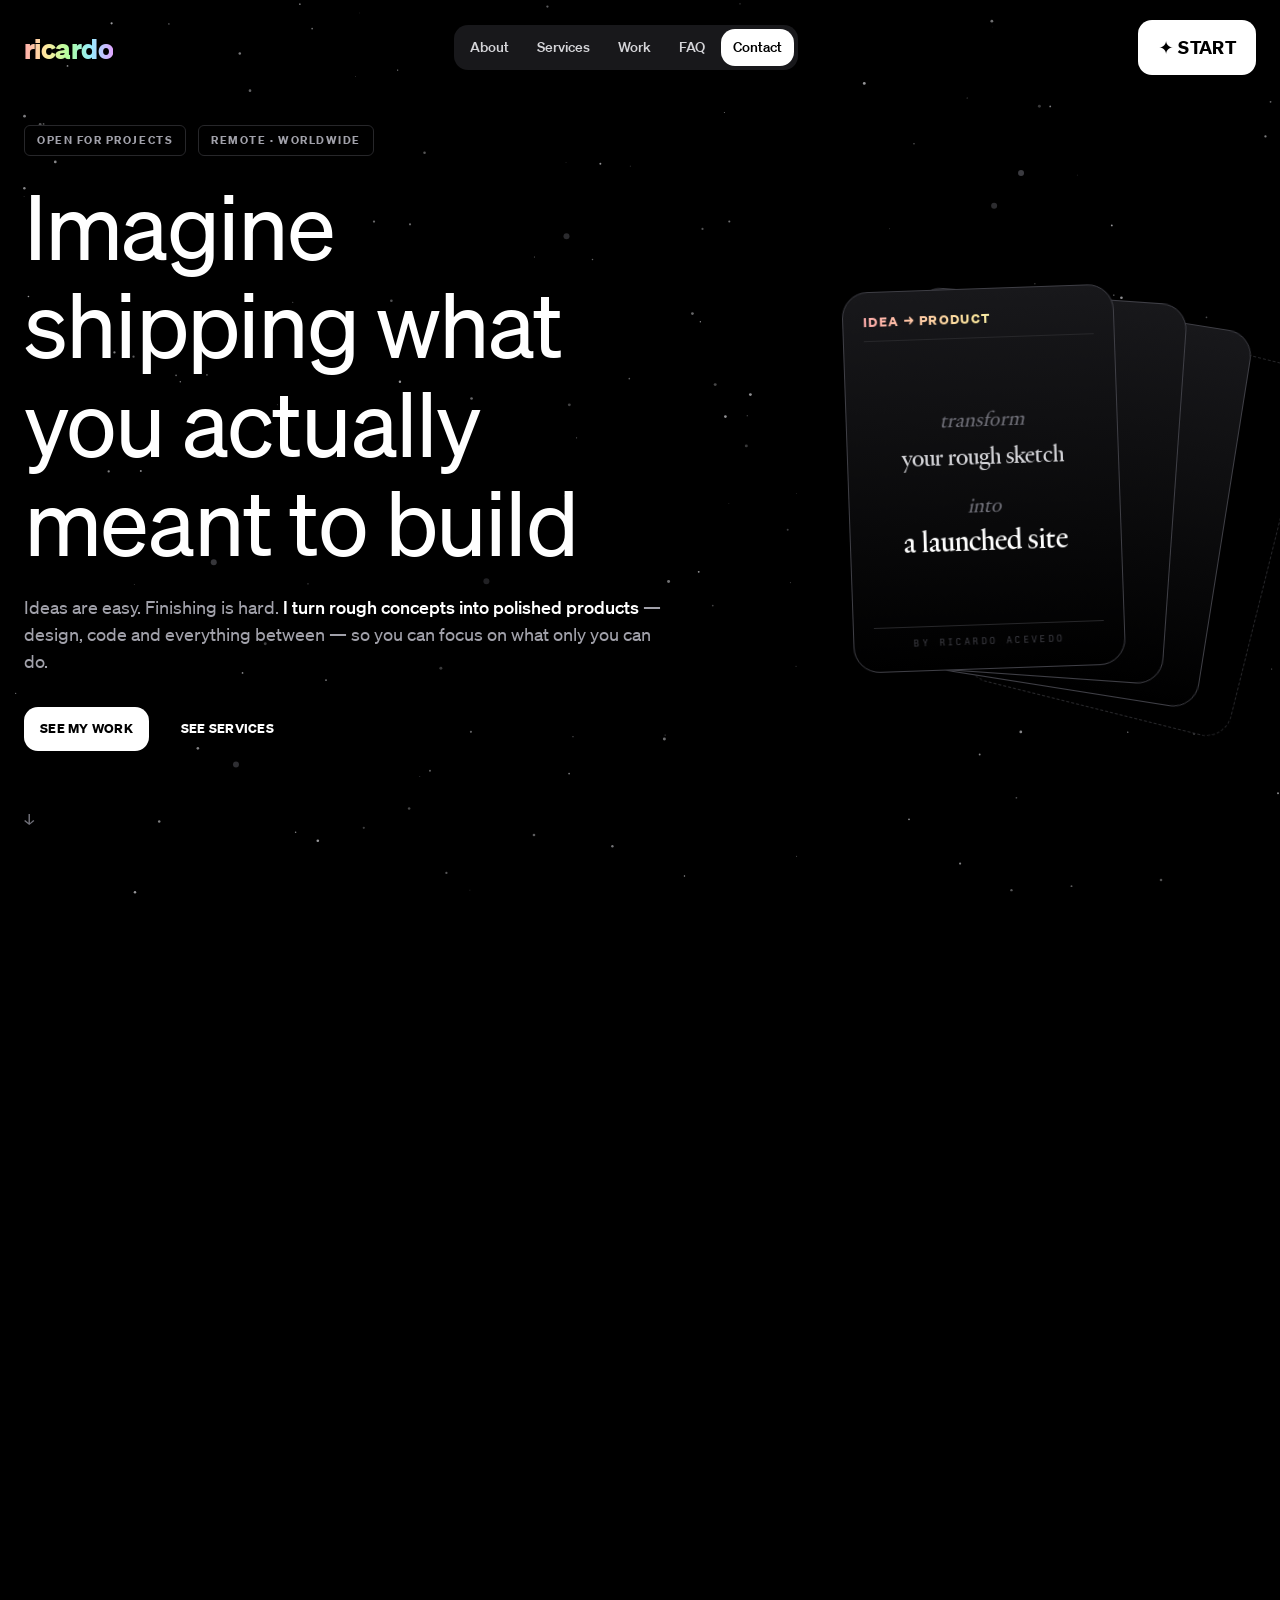
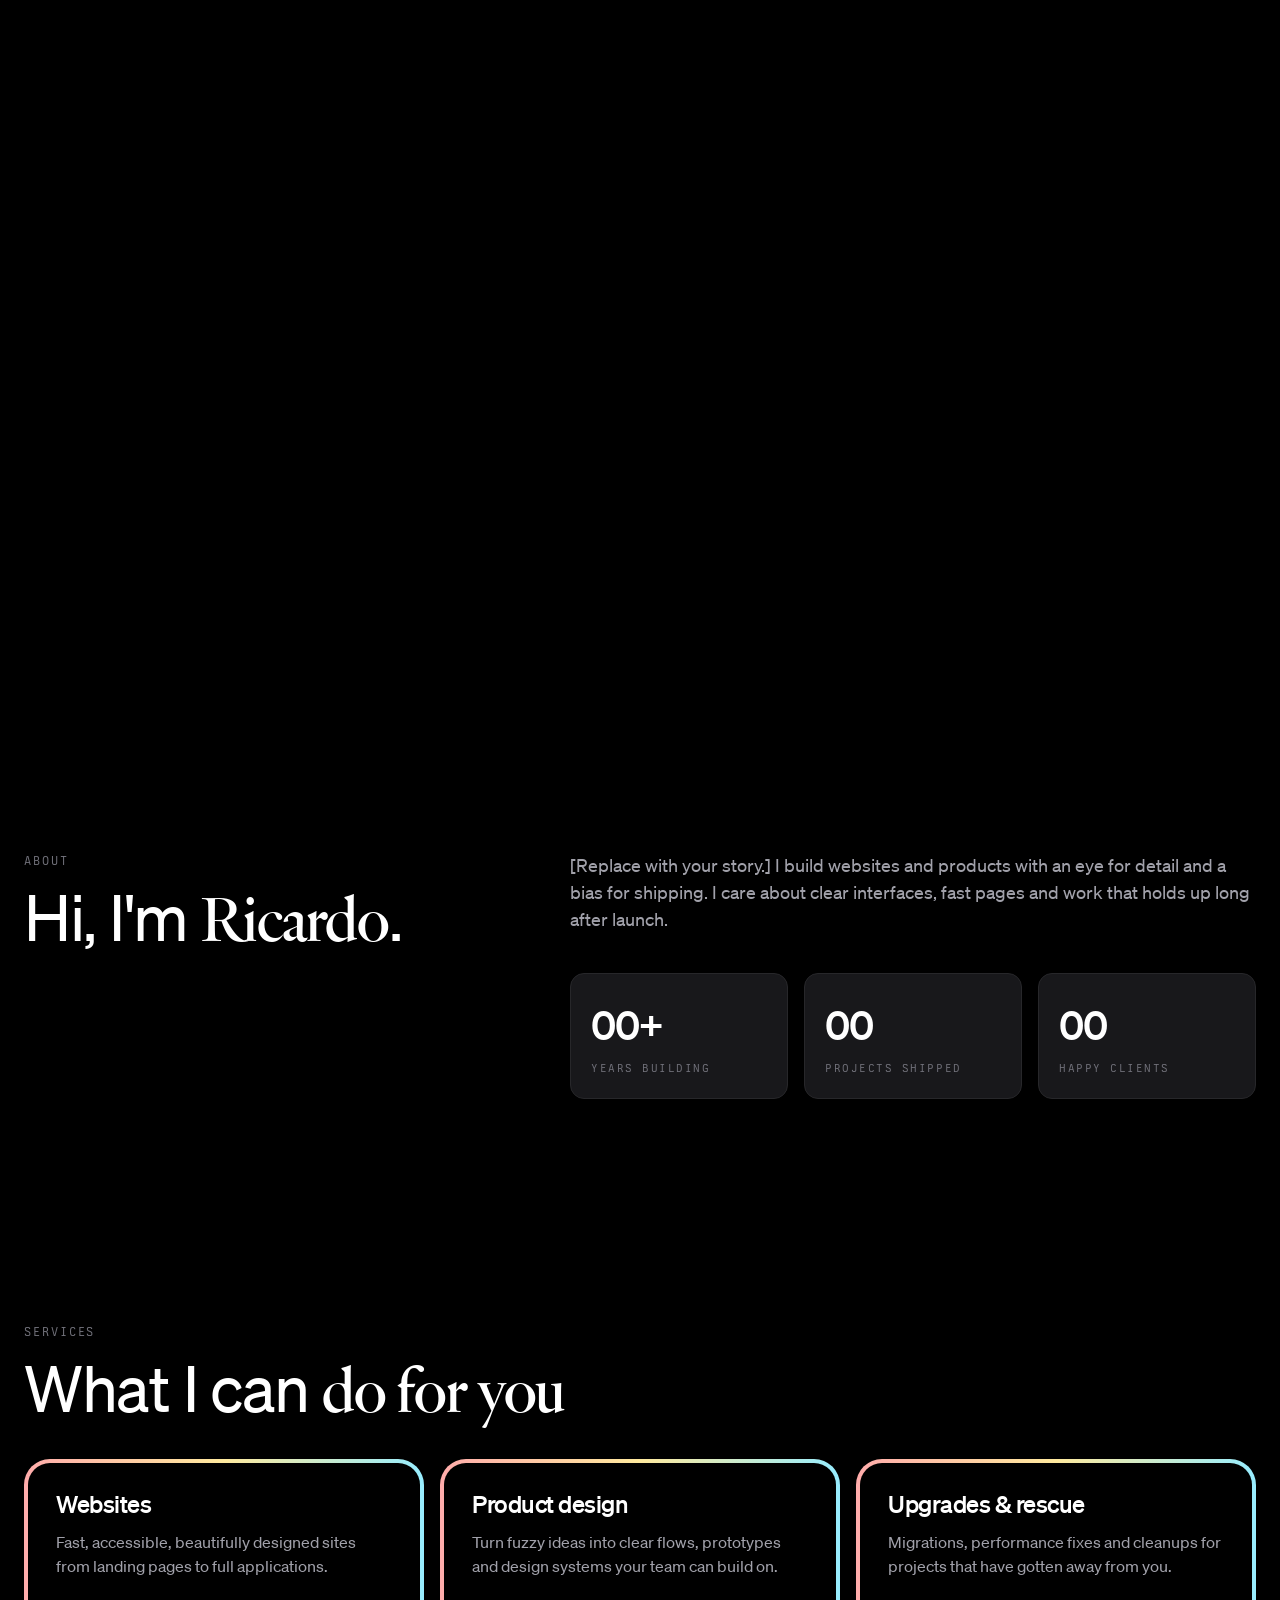
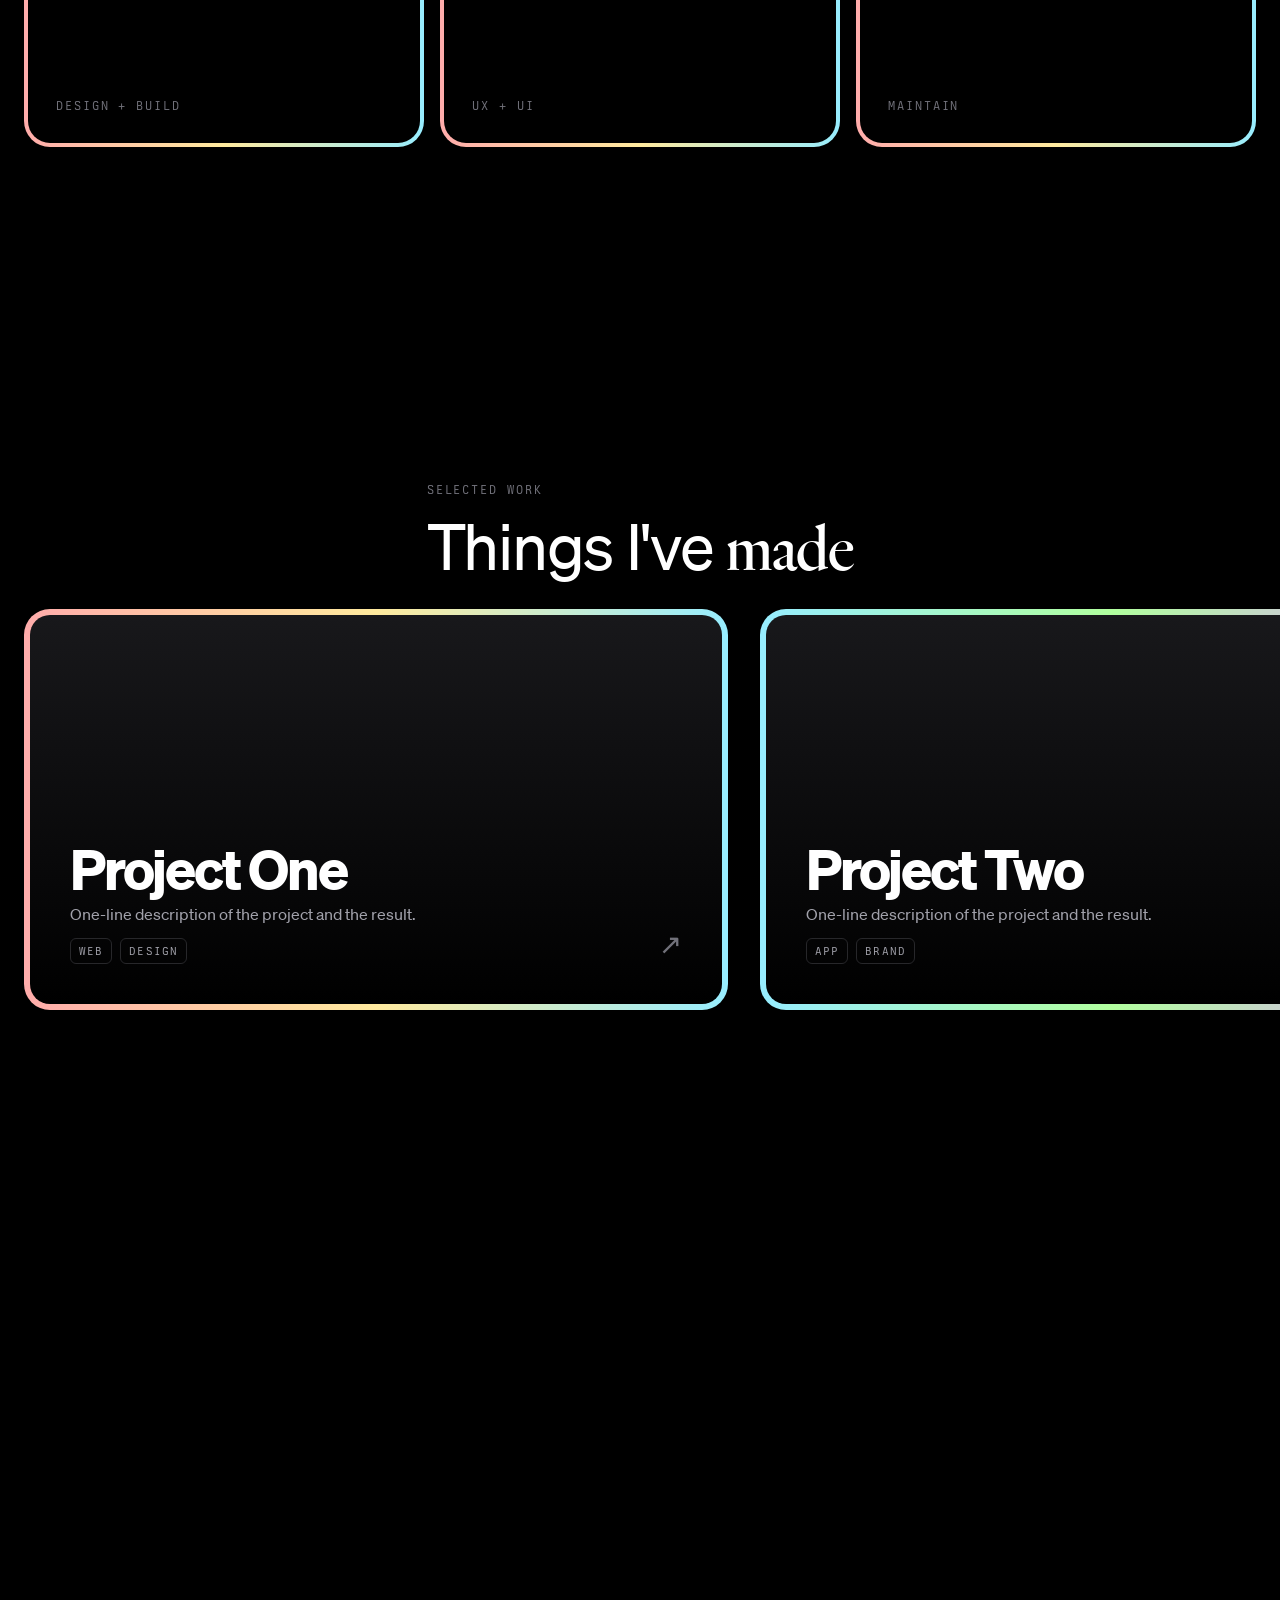
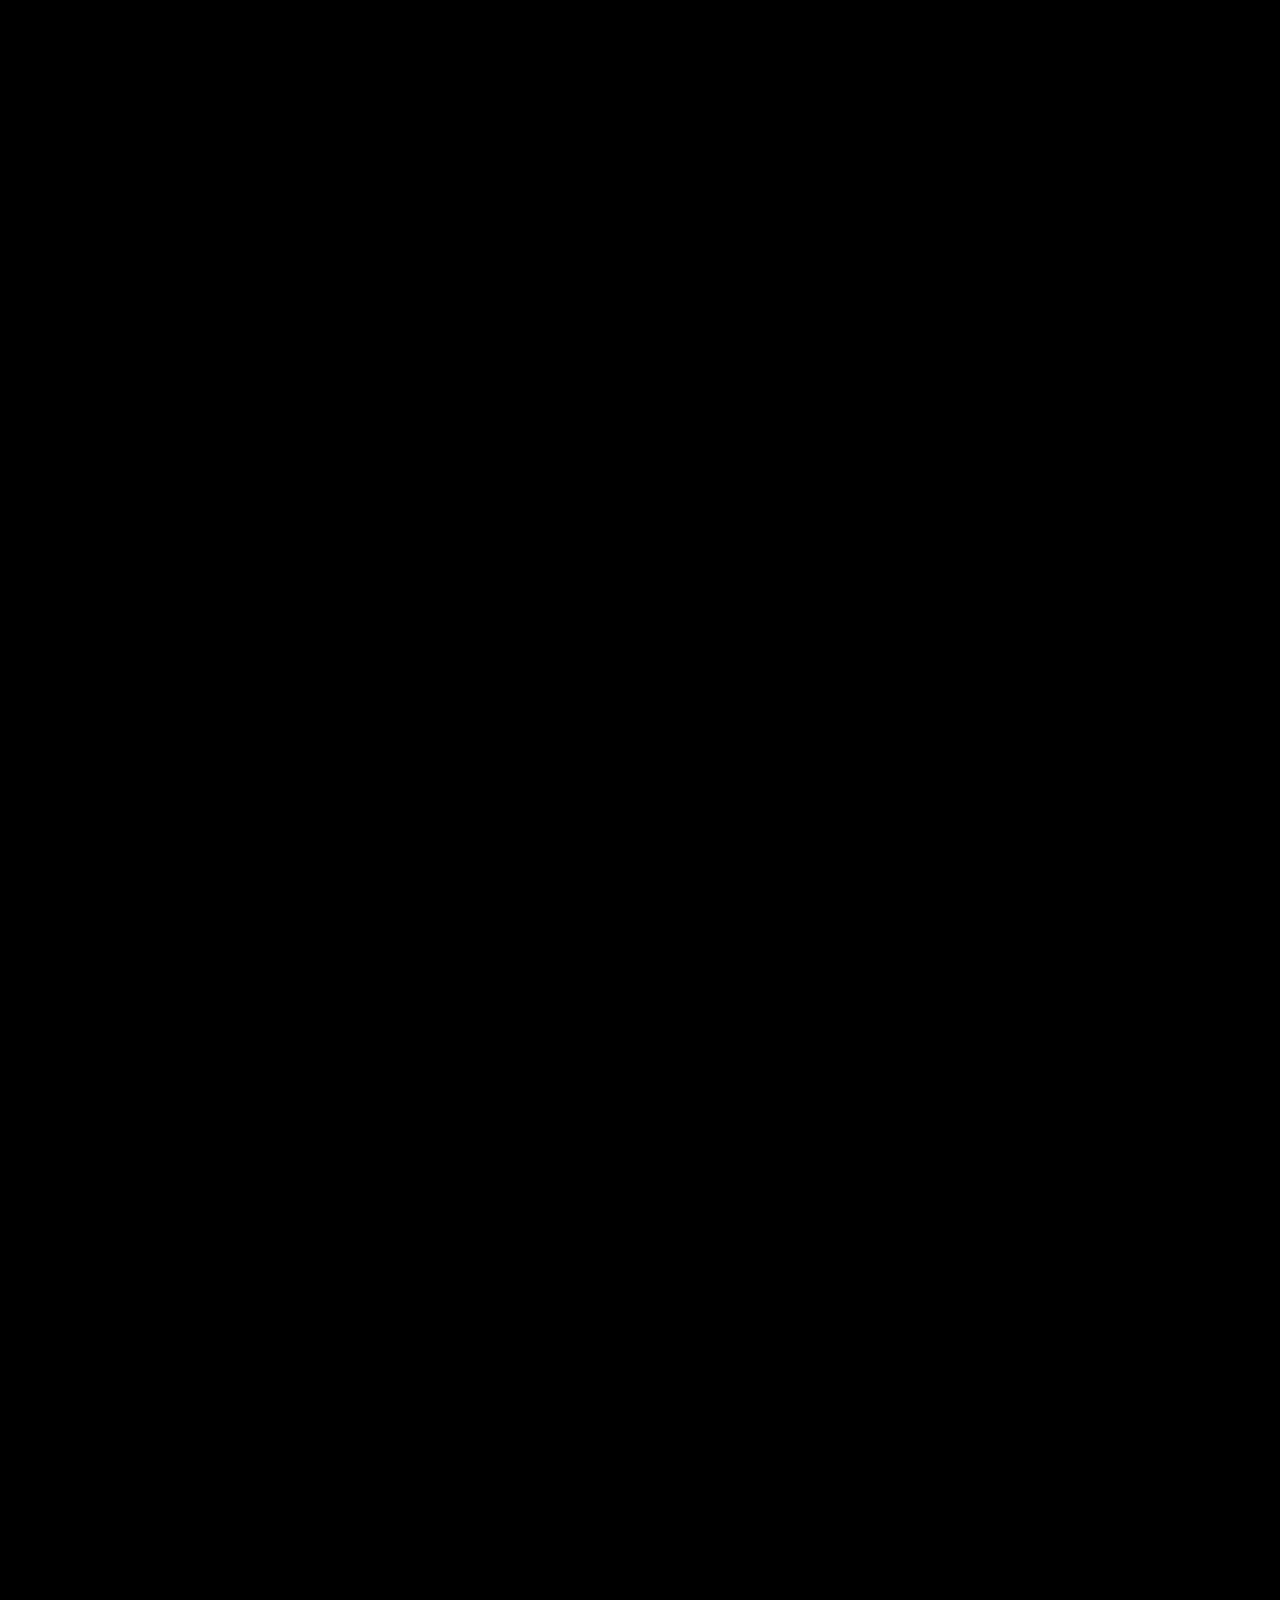
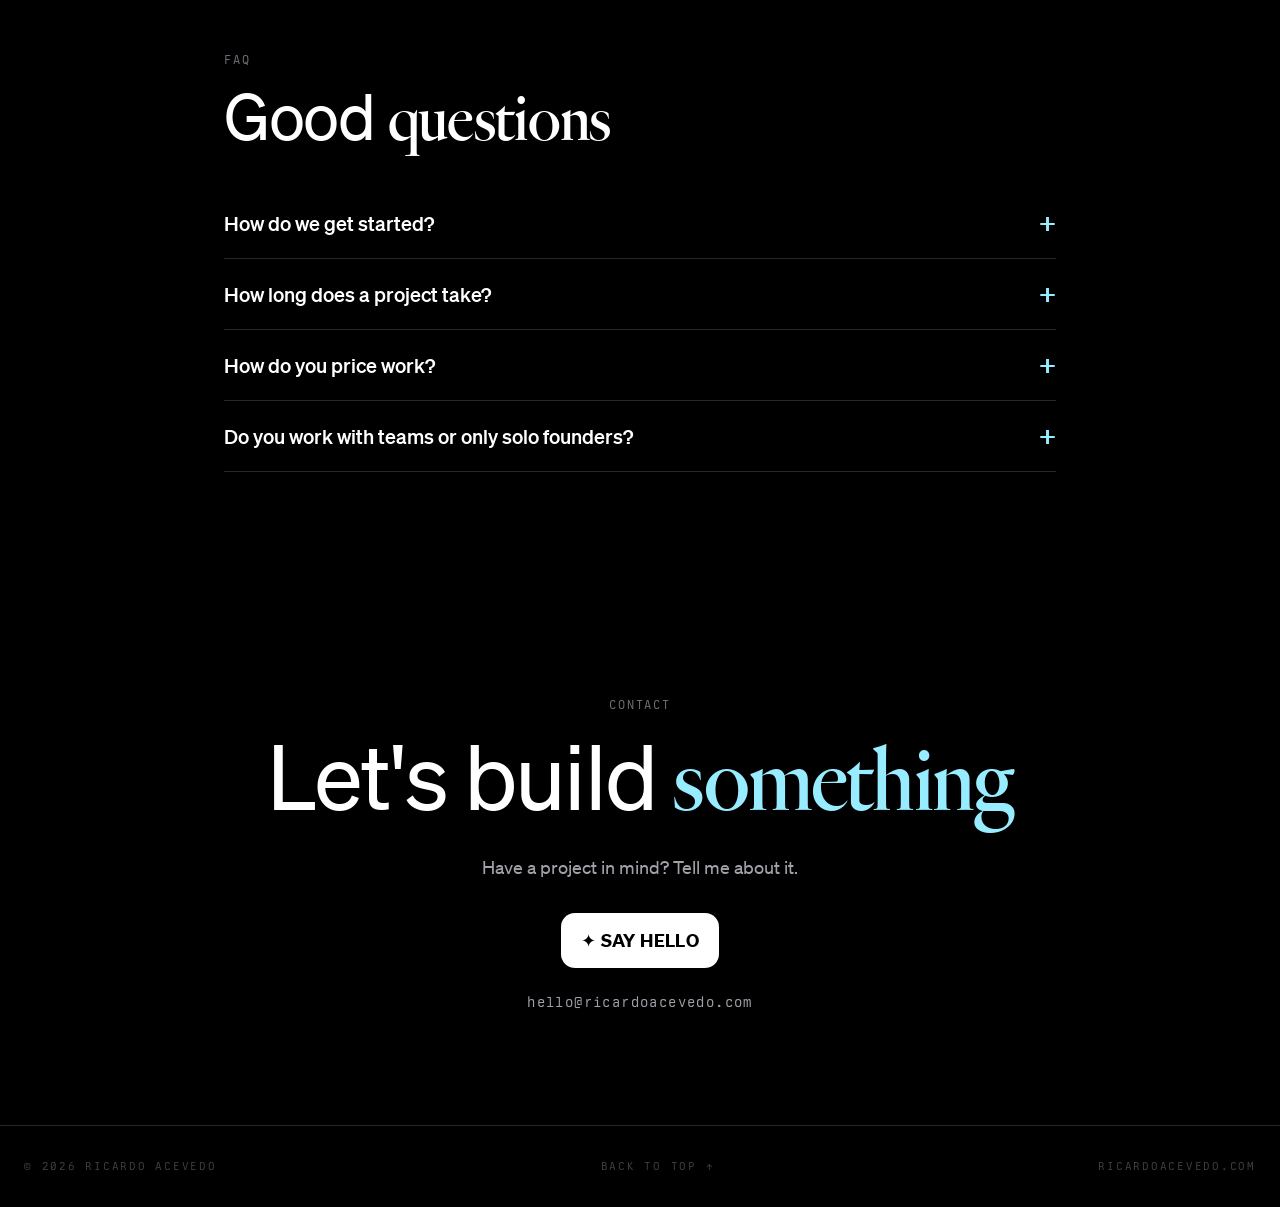
==== index.html @ e93b686b "Initial site: candycode-styled personal site with scroll animations Co-Authored-By: Claude Sonnet 5." ====
<!doctype html>
<html lang="en">
<head>
<meta charset="utf-8">
<meta name="viewport" content="width=device-width,initial-scale=1">
<title>Ricardo Acevedo</title>
<meta name="description" content="Ricardo Acevedo — building thoughtful software and design.">
<link rel="canonical" href="https://ricardoacevedo.com/">
<meta property="og:title" content="Ricardo Acevedo">
<meta property="og:description" content="Building thoughtful software and design.">
<meta property="og:url" content="https://ricardoacevedo.com/">
<meta name="theme-color" content="#000000">
<link rel="icon" href="data:image/svg+xml,%3Csvg xmlns='http://www.w3.org/2000/svg' viewBox='0 0 64 64'%3E%3Crect width='64' height='64' rx='14' fill='%23000'/%3E%3Ctext x='32' y='44' font-size='36' font-family='sans-serif' font-weight='700' text-anchor='middle' fill='%2397edff'%3Era%3C/text%3E%3C/svg%3E">
<link rel="preload" href="fonts/Sohne-Regular.woff2" as="font" type="font/woff2" crossorigin>
<link rel="stylesheet" href="styles.css">
</head>
<body>
<canvas id="stars" aria-hidden="true"></canvas>

<header>
  <a href="#top" class="logo" aria-label="Ricardo Acevedo, home">ricardo</a>
  <nav class="pill" aria-label="Primary">
    <a href="#about" class="active">About</a>
    <a href="#services">Services</a>
    <a href="#work">Work</a>
    <a href="#faq">FAQ</a>
    <a href="#contact">Contact</a>
  </nav>
  <a href="#contact" class="btn btn-primary btn-start">✦ Start</a>
</header>

<main id="top">
  <!-- HERO -->
  <div class="hero-track" id="heroTrack">
  <section class="hero" id="hero">
    <div class="wrap grid">
      <div>
        <div class="badges">
          <span class="badge">Open for projects</span>
          <span class="badge">Remote · Worldwide</span>
        </div>
        <h1>Imagine shipping what you actually meant to build</h1>
        <p class="lead">Ideas are easy. Finishing is hard. <strong>I turn rough concepts into polished products</strong> — design, code and everything between — so you can focus on what only you can do.</p>
        <div class="cta">
          <a href="#work" class="btn btn-primary">See my work</a>
          <a href="#services" class="btn btn-ghost">See services</a>
        </div>
        <a href="#about" class="scroll-cue" aria-label="Scroll down">↓</a>
      </div>
      <div class="fan" aria-hidden="true">
        <div class="card dashed"></div>
        <div class="card"></div>
        <div class="card"></div>
        <div class="card">
          <span class="tag">Idea → Product</span>
          <div class="body">
            <span class="serif">transform</span>
            <span class="dim">your rough sketch</span>
            <span class="serif" style="margin-top:12px">into</span>
            <span class="big">a launched site</span>
          </div>
          <span class="foot">by ricardo acevedo</span>
        </div>
      </div>
    </div>
  </section>

  </div>

  <!-- ABOUT -->
  <section id="about">
    <div class="wrap about">
      <div class="reveal">
        <p class="eyebrow">About</p>
        <h2>Hi, I'm <span class="serif-d">Ricardo</span>.</h2>
      </div>
      <div class="reveal">
        <p class="lead">[Replace with your story.] I build websites and products with an eye for detail and a bias for shipping. I care about clear interfaces, fast pages and work that holds up long after launch.</p>
        <div class="stats">
          <div class="stat"><b>00+</b><span>Years building</span></div>
          <div class="stat"><b>00</b><span>Projects shipped</span></div>
          <div class="stat"><b>00</b><span>Happy clients</span></div>
        </div>
      </div>
    </div>
  </section>

  <!-- SERVICES -->
  <section id="services">
    <div class="wrap">
      <p class="eyebrow reveal">Services</p>
      <h2 class="reveal">What I can <span class="serif-d">do for you</span></h2>
      <div class="cards3">
        <article class="svc reveal"><div><h3>Websites</h3><p>Fast, accessible, beautifully designed sites from landing pages to full applications.</p><span class="eyebrow">Design + Build</span></div></article>
        <article class="svc reveal"><div><h3>Product design</h3><p>Turn fuzzy ideas into clear flows, prototypes and design systems your team can build on.</p><span class="eyebrow">UX + UI</span></div></article>
        <article class="svc reveal"><div><h3>Upgrades &amp; rescue</h3><p>Migrations, performance fixes and cleanups for projects that have gotten away from you.</p><span class="eyebrow">Maintain</span></div></article>
      </div>
    </div>
  </section>

  <!-- WORK -->
  <div class="work-track" id="workTrack">
    <section id="work" class="work-pin">
      <div class="wrap work-head">
        <p class="eyebrow">Selected work</p>
        <h2>Things I've <span class="serif-d">made</span></h2>
      </div>
      <div class="rail" id="rail">
        <a href="#contact" class="frame"><div class="frame-in"><div class="frame-txt"><h3>Project One</h3><p>One-line description of the project and the result.</p><div class="chips"><span class="chip">Web</span><span class="chip">Design</span></div></div><span class="arrow">↗</span></div></a>
        <a href="#contact" class="frame"><div class="frame-in"><div class="frame-txt"><h3>Project Two</h3><p>One-line description of the project and the result.</p><div class="chips"><span class="chip">App</span><span class="chip">Brand</span></div></div><span class="arrow">↗</span></div></a>
        <a href="#contact" class="frame"><div class="frame-in"><div class="frame-txt"><h3>Project Three</h3><p>One-line description of the project and the result.</p><div class="chips"><span class="chip">Platform</span><span class="chip">Migration</span></div></div><span class="arrow">↗</span></div></a>
        <a href="#contact" class="frame"><div class="frame-in"><div class="frame-txt"><h3>Project Four</h3><p>One-line description of the project and the result.</p><div class="chips"><span class="chip">Web</span><span class="chip">Motion</span></div></div><span class="arrow">↗</span></div></a>
      </div>
    </section>
  </div>

  <!-- FAQ -->
  <section id="faq">
    <div class="wrap faq">
      <p class="eyebrow reveal">FAQ</p>
      <h2 class="reveal">Good <span class="serif-d">questions</span></h2>
      <div class="reveal">
        <details><summary>How do we get started?</summary><p>Send a short note about what you're building. I'll reply within a couple of days with questions and a rough plan.</p></details>
        <details><summary>How long does a project take?</summary><p>Most sites ship in two to six weeks depending on scope. I'll give you a clear timeline up front.</p></details>
        <details><summary>How do you price work?</summary><p>Fixed-price for well-defined projects, or a monthly retainer for ongoing work.</p></details>
        <details><summary>Do you work with teams or only solo founders?</summary><p>Both. I'm comfortable embedding with an existing team or owning a project end to end.</p></details>
      </div>
    </div>
  </section>

  <!-- CONTACT -->
  <section id="contact" class="contact">
    <div class="wrap">
      <p class="eyebrow reveal">Contact</p>
      <h2 class="reveal">Let's build <span class="serif-d">something</span></h2>
      <p class="lead reveal">Have a project in mind? Tell me about it.</p>
      <div class="reveal">
        <a class="btn btn-primary btn-start" href="mailto:hello@ricardoacevedo.com">✦ Say hello</a><br>
        <a class="mail" href="mailto:hello@ricardoacevedo.com">hello@ricardoacevedo.com</a>
      </div>
    </div>
  </section>
</main>

<footer>
  <div class="wrap">
    <span>© <span id="yr">2026</span> Ricardo Acevedo</span>
    <span><a href="#top">Back to top ↑</a></span>
    <span>ricardoacevedo.com</span>
  </div>
</footer>
<script>document.getElementById('yr').textContent=new Date().getFullYear()</script>
<script src="script.js"></script>
</body>
</html>
---- styles.css ----
@font-face{font-family:"Sohne";src:url("fonts/Sohne-Regular.woff2") format("woff2");font-weight:400;font-display:swap}
@font-face{font-family:"Sohne";src:url("fonts/Sohne-500.woff2") format("woff2");font-weight:500;font-display:swap}
@font-face{font-family:"Sohne";src:url("fonts/Sohne-700.woff2") format("woff2");font-weight:700;font-display:swap}
@font-face{font-family:"Heldane";src:url("fonts/Heldane-Regular.woff2") format("woff2");font-weight:400;font-display:swap}
@font-face{font-family:"Heldane Display";src:url("fonts/HeldaneDisplay-Regular.woff2") format("woff2");font-weight:400;font-display:swap}
@font-face{font-family:"Berkeley";src:url("fonts/Berkeley-Regular.woff2") format("woff2");font-weight:400;font-display:swap}

:root{
  --black:#000;--white:#fff;
  --g900:#18181b;--g800:#27272a;--g700:#3f3f46;--g600:#52525b;--g500:#71717a;--g400:#a1a1aa;--g300:#d4d4d8;--g200:#e4e4e7;
  --pink:#ffacab;--yellow:#ffea9e;--blue:#97edff;--green:#b1ff9e;--purple:#e0a4ff;--orange:#ffbd9e;
  --sans:"Sohne",system-ui,sans-serif;--serif:"Heldane",Georgia,serif;--serif-d:"Heldane Display",Georgia,serif;--mono:"Berkeley",ui-monospace,monospace;
  --r-sm:.375rem;--r-md:.875rem;--r-lg:1.625rem;
  --ease-out:cubic-bezier(0,0,.2,1);--ease-in:cubic-bezier(.4,0,1,1);
  --pad:24px;
}
*{box-sizing:border-box;margin:0}
html{scroll-behavior:smooth;scroll-padding-top:96px}
body{background:var(--black);color:var(--white);font-family:var(--sans);font-size:1rem;line-height:1.5;-webkit-font-smoothing:antialiased;overflow-x:hidden}
a{color:inherit;text-decoration:none}
:focus-visible{outline:2px solid var(--blue);outline-offset:4px;border-radius:var(--r-sm)}
#stars{position:fixed;inset:0;width:100%;height:100%;z-index:0;pointer-events:none}
main,header,footer{position:relative;z-index:5}
.wrap{max-width:1536px;margin:0 auto;padding:0 var(--pad)}

/* header */
header{position:fixed;top:0;left:0;right:0;z-index:50;display:flex;align-items:center;justify-content:space-between;padding:20px var(--pad)}
.logo{font-weight:700;font-size:28px;letter-spacing:-.02em;line-height:1;background:linear-gradient(90deg,var(--pink),var(--yellow),var(--green),var(--blue),var(--purple));-webkit-background-clip:text;background-clip:text;color:transparent}
.pill{display:flex;gap:4px;padding:4px;background:var(--g900);border-radius:var(--r-md)}
.pill a{padding:8px 12px;border-radius:var(--r-md);font-weight:500;font-size:14px;color:var(--g300);transition:background .15s var(--ease-in),color .15s var(--ease-in)}
.pill a:hover{color:var(--white)}
.pill a.active{background:var(--white);color:var(--black)}
.btn{display:inline-flex;align-items:center;gap:8px;padding:12px 16px;border-radius:var(--r-md);font-weight:700;font-size:13px;letter-spacing:.02em;text-transform:uppercase;transition:opacity .15s var(--ease-in),transform .2s var(--ease-out)}
.btn-primary{background:var(--white);color:var(--black)}
.btn-primary:hover{opacity:.9;transform:translateY(-2px)}
.btn-ghost{color:var(--white)}
.btn-ghost:hover{color:var(--blue)}
.btn-start{font-size:18px;padding:14px 20px}
@media(max-width:760px){.pill{display:none}}

/* type */
.eyebrow{font-family:var(--mono);font-size:12px;letter-spacing:.16em;text-transform:uppercase;color:var(--g500)}
h1,h2,h3{font-weight:400;line-height:1.1;letter-spacing:-.02em}
h1{font-size:clamp(44px,7vw,96px)}
h2{font-size:clamp(36px,5vw,64px);margin:12px 0 32px}
h3{font-size:24px;font-weight:500}
.lead{font-size:18px;color:var(--g400);max-width:720px}
.lead strong{color:var(--white);font-weight:500}
.serif{font-family:var(--serif);font-style:italic;color:var(--g500)}
.serif-d{font-family:var(--serif-d)}
section{padding:112px 0;scroll-margin-top:0}

/* hero */
.hero-track{height:260vh;position:relative}
.hero{position:sticky;top:0;height:100vh;overflow:hidden;display:flex;align-items:center;padding:96px 0 40px}
.hero .copy{will-change:transform,opacity}
.hero .grid{display:grid;grid-template-columns:1.2fr 1fr;gap:56px;align-items:center}
.badges{display:flex;flex-wrap:wrap;gap:12px;margin-bottom:20px}
.badge{display:flex;align-items:center;gap:8px;padding:6px 12px;border:1px solid var(--g800);border-radius:var(--r-sm);background:var(--black);font-weight:700;font-size:11px;letter-spacing:.14em;text-transform:uppercase;color:var(--g400)}
.hero p.lead{margin:24px 0 32px}
.cta{display:flex;gap:16px;align-items:center;flex-wrap:wrap}
@media(max-width:960px){.hero .grid{grid-template-columns:1fr;gap:0}.fan{order:-1;height:320px;--sc:.15}.hero{padding-top:80px}.hero h1{font-size:40px}}

/* card fan */
.fan{position:relative;height:560px;perspective:1200px}
.card{position:absolute;top:50%;left:50%;width:272px;aspect-ratio:5/7;margin:-190px 0 0 -136px;border-radius:var(--r-lg);padding:20px;display:flex;flex-direction:column;border:1px solid var(--g700);background:linear-gradient(to bottom,var(--g900),var(--black));transform-origin:50% 90%;transition:transform .5s var(--ease-out)}
.card.dashed{border-style:dashed;border-color:var(--g800);background:var(--black)}
.card .tag{font-weight:700;font-size:13px;letter-spacing:.1em;text-transform:uppercase;padding-bottom:8px;border-bottom:1px solid var(--g800);background:linear-gradient(90deg,var(--pink),var(--yellow),var(--blue));-webkit-background-clip:text;background-clip:text;color:transparent;border-image:none}
.card .body{flex:1;display:flex;flex-direction:column;align-items:center;justify-content:center;text-align:center;gap:4px}
.card .body .serif{font-size:20px}
.card .body .big{font-family:var(--serif-d);font-size:30px;color:var(--white);line-height:1.1}
.card .body .dim{font-family:var(--serif-d);font-size:24px;color:var(--g300)}
.card .foot{border-top:1px solid var(--g800);padding-top:8px;text-align:center;font-family:var(--mono);font-size:10px;letter-spacing:.24em;text-transform:uppercase;color:var(--g700)}
.fan{--p:0;--sc:.62}
.card{transition:none;will-change:transform}
.card:nth-child(1){transform:rotate(calc(14deg + var(--p)*22deg)) translate(calc(120px + var(--p)*260px),calc(12px + var(--p)*40px))}
.card:nth-child(2){transform:rotate(calc(9deg + var(--p)*14deg)) translate(calc(80px + var(--p)*170px),calc(8px + var(--p)*24px))}
.card:nth-child(3){transform:rotate(calc(4deg + var(--p)*7deg)) translate(calc(40px + var(--p)*80px),calc(4px + var(--p)*12px))}
.card:nth-child(4){z-index:2;transform:rotate(calc(-2deg + var(--p)*27deg)) translate(calc(var(--p)*50px),calc(var(--p)*10px)) scale(calc(1 + var(--p)*var(--sc)))}
.fan .card:nth-child(4){animation:floatingLeft 6s ease-in-out infinite}
.fan .card:nth-child(3){animation:rockingRight 7s ease-in-out infinite}
.fan .card:nth-child(2){animation:rockingLeft 8s ease-in-out infinite}
@keyframes floatingLeft{0%,100%{translate:0 .75rem}50%{translate:0 -.75rem}}
@keyframes rockingRight{0%,100%{translate:0 .375rem}50%{translate:0 -.375rem}}
@keyframes rockingLeft{0%,100%{translate:0 -.375rem}50%{translate:0 .375rem}}
@keyframes bounceY{0%,100%{transform:translateY(-.625rem);animation-timing-function:cubic-bezier(.8,0,1,1)}50%{transform:none;animation-timing-function:cubic-bezier(0,0,.2,1)}}
.scroll-cue{display:inline-block;margin-top:56px;color:var(--g500);animation:bounceY 1.5s infinite}

/* about */
.about{display:grid;grid-template-columns:1fr 1.4fr;gap:56px}
.stats{display:grid;grid-template-columns:repeat(3,1fr);gap:16px;margin-top:40px}
.stat{border:1px solid var(--g800);border-radius:var(--r-md);padding:20px;background:var(--g900)}
.stat b{display:block;font-size:40px;font-weight:500;letter-spacing:-.02em}
.stat span{font-family:var(--mono);font-size:11px;letter-spacing:.14em;text-transform:uppercase;color:var(--g500)}
@media(max-width:860px){.about{grid-template-columns:1fr}}

/* services */
.cards3{display:grid;grid-template-columns:repeat(auto-fit,minmax(280px,1fr));gap:16px}
.svc{padding:4px;border-radius:var(--r-lg);background:linear-gradient(to right,var(--pink),var(--yellow),var(--blue));transition:transform .3s var(--ease-out)}
.svc:hover{transform:translateY(-8px)}
.svc>div{background:var(--black);border-radius:calc(var(--r-lg) - 4px);padding:28px;height:100%;display:flex;flex-direction:column;gap:12px;min-height:280px}
.svc p{color:var(--g400)}
.svc .eyebrow{margin-top:auto}

/* work: pinned horizontal rail */
.work-track{height:320vh;position:relative}
.work-pin{position:sticky;top:0;height:100vh;padding:112px 0 40px;display:flex;flex-direction:column;justify-content:center;overflow:hidden}
.work-head h2{margin-bottom:24px}
.rail{display:flex;gap:32px;padding:0 var(--pad);will-change:transform;width:max-content}
.frame{flex:0 0 min(704px,86vw);padding:6px;border-radius:var(--r-lg);background:linear-gradient(to right,var(--pink),var(--yellow),var(--blue));transition:transform .4s var(--ease-out)}
.frame:nth-child(even){background:linear-gradient(to right,var(--blue),var(--green),var(--purple))}
.frame:hover{transform:translateY(-8px) rotate(-1deg)}
.frame-in{aspect-ratio:16/9;display:flex;justify-content:space-between;align-items:flex-end;gap:16px;padding:40px;border-radius:calc(var(--r-lg) - 6px);background:linear-gradient(to bottom,var(--g900),var(--black))}
.frame h3{font-size:clamp(32px,5vw,56px);font-weight:700;letter-spacing:-.04em;line-height:.95;margin-bottom:8px}
.frame p{color:var(--g400)}
.chips{display:flex;gap:8px;flex-wrap:wrap;margin-top:12px}
.chip{font-family:var(--mono);font-size:11px;letter-spacing:.1em;text-transform:uppercase;color:var(--g400);border:1px solid var(--g800);border-radius:var(--r-sm);padding:4px 8px}
.arrow{font-size:28px;color:var(--g500)}

/* faq */
.faq{max-width:880px}
details{border-bottom:1px solid var(--g800);padding:20px 0}
summary{cursor:pointer;list-style:none;display:flex;justify-content:space-between;gap:16px;font-size:20px;font-weight:500}
summary::-webkit-details-marker{display:none}
summary::after{content:"+";color:var(--blue);font-size:28px;line-height:1;transition:transform .3s var(--ease-out)}
details[open] summary::after{transform:rotate(45deg)}
details p{color:var(--g400);margin-top:12px;max-width:720px}

/* contact */
.contact{text-align:center}
.contact h2{font-size:clamp(44px,7vw,96px);margin-bottom:24px}
.contact .lead{margin:0 auto 32px}
.contact .serif-d{color:var(--blue)}
.mail{display:inline-block;margin-top:24px;font-family:var(--mono);font-size:14px;letter-spacing:.1em;color:var(--g400)}
.mail:hover{color:var(--blue)}

/* footer */
footer{border-top:1px solid var(--g800);padding:32px 0}
footer .wrap{display:flex;justify-content:space-between;gap:16px;flex-wrap:wrap;font-family:var(--mono);font-size:11px;letter-spacing:.16em;text-transform:uppercase;color:var(--g700)}
footer a:hover{color:var(--blue)}

/* reveal */
.reveal{opacity:0;transform:translateY(40px);transition:opacity .5s var(--ease-out),transform .5s var(--ease-out)}
.reveal.visible{opacity:1;transform:none}

@media(prefers-reduced-motion:reduce){
  .hero-track,.work-track{height:auto}.hero,.work-pin{position:relative;height:auto;min-height:100vh}.rail{width:auto;flex-wrap:wrap;transform:none!important}.work-pin{overflow:visible}
  *,*::before,*::after{animation-duration:.01ms!important;animation-iteration-count:1!important;transition-duration:.01ms!important;scroll-behavior:auto!important}
  .reveal{opacity:1;transform:none}
}
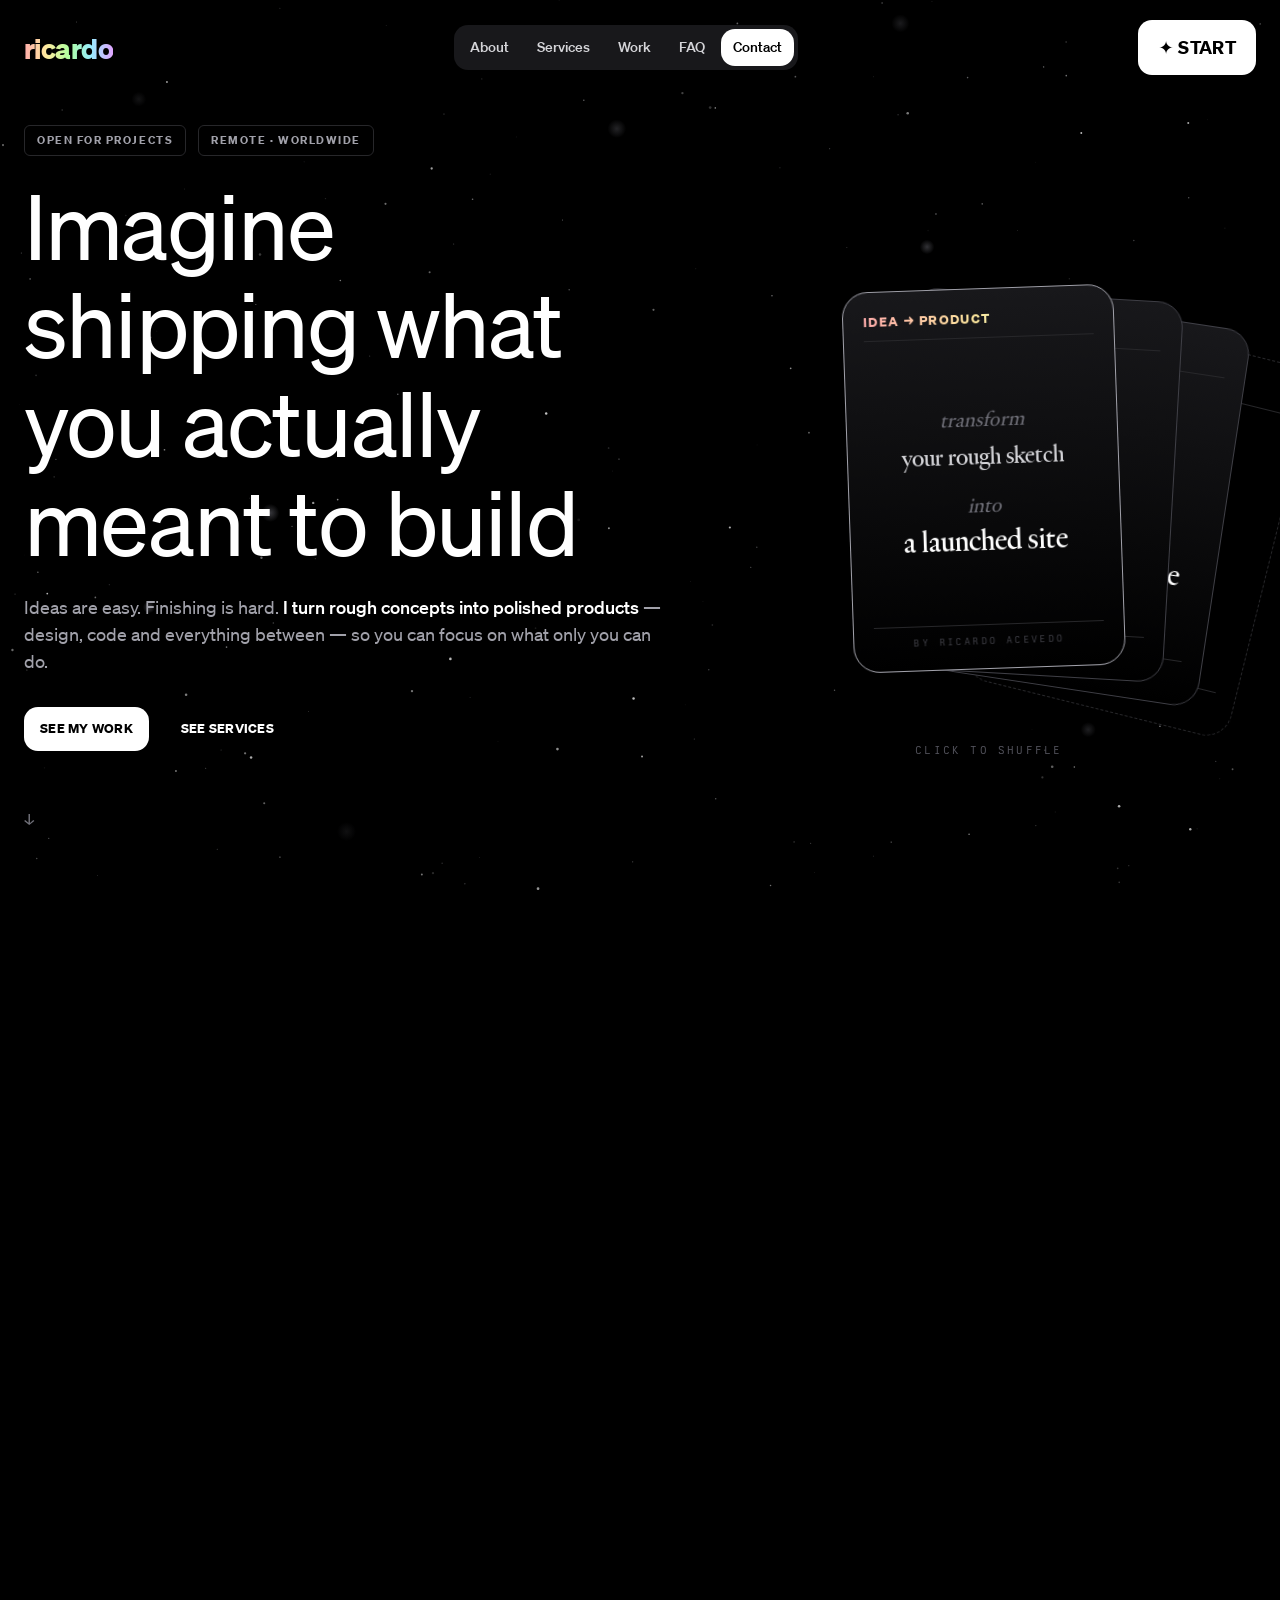
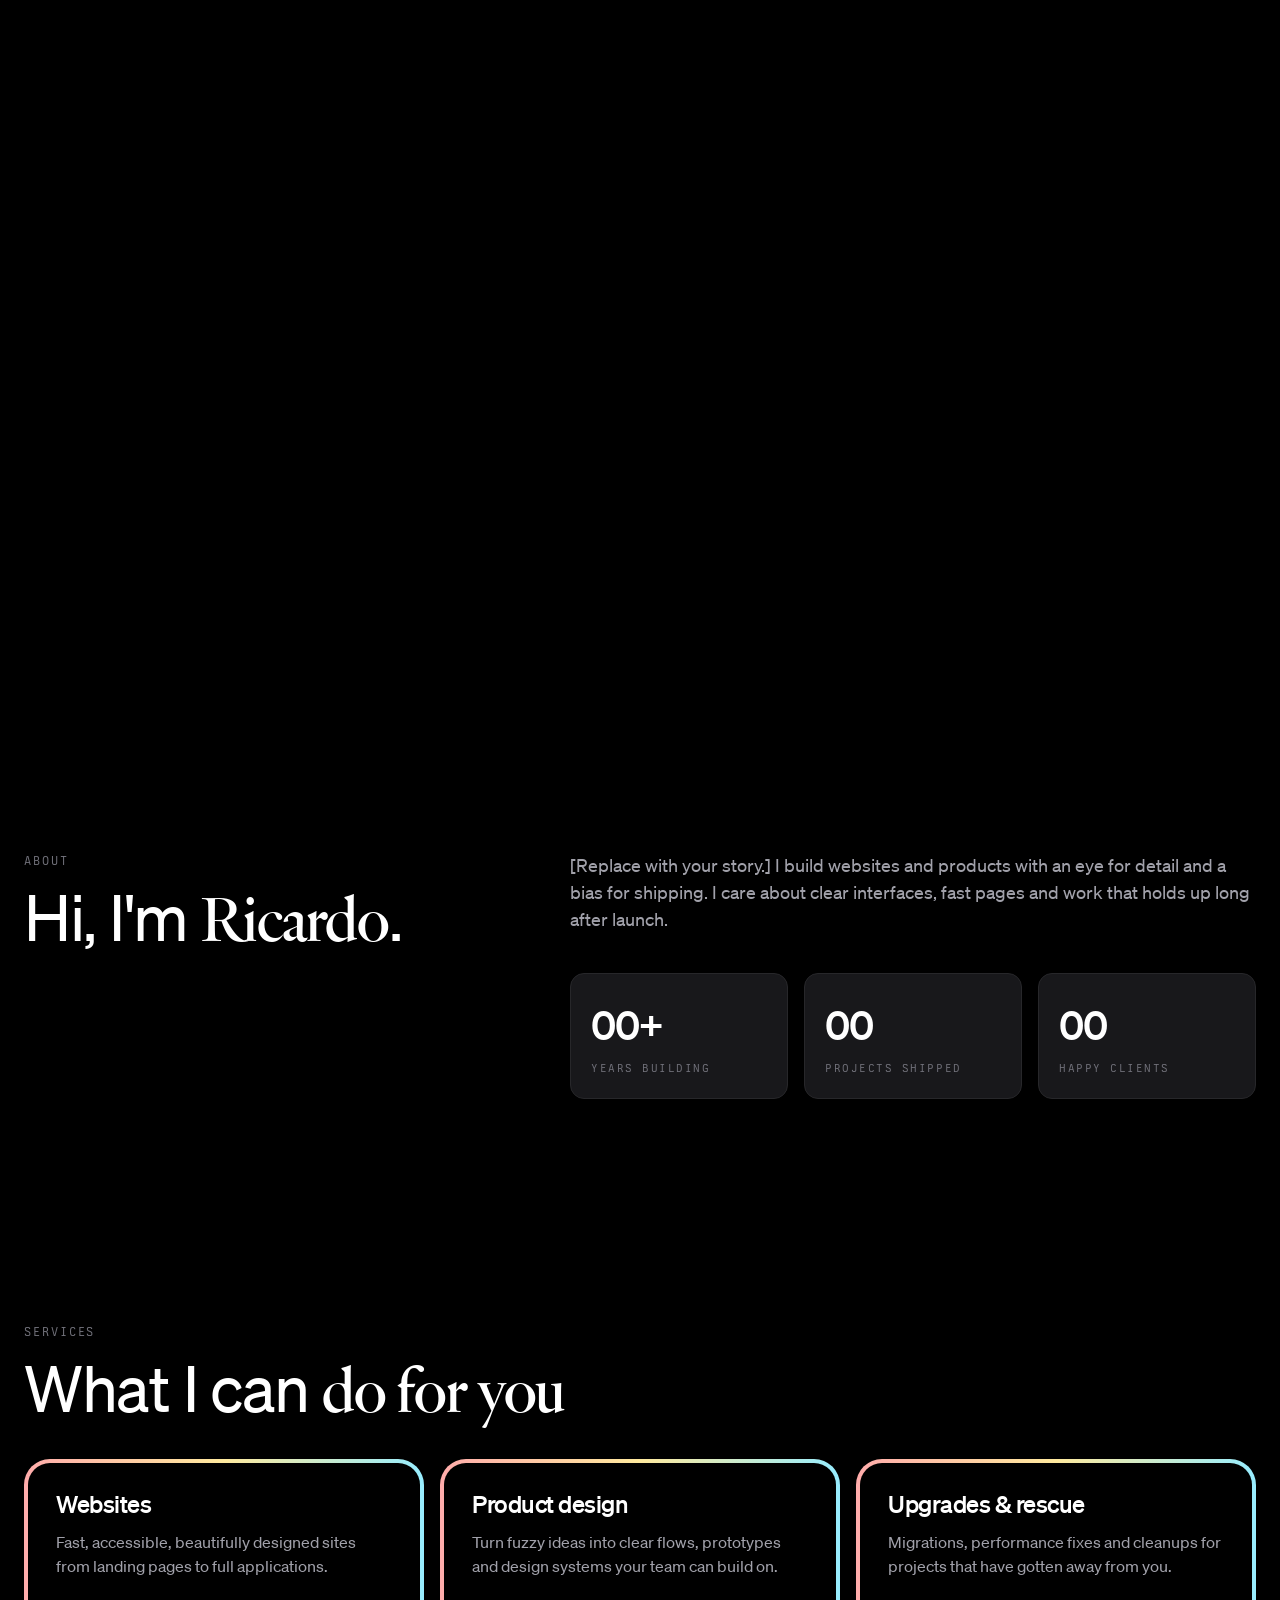
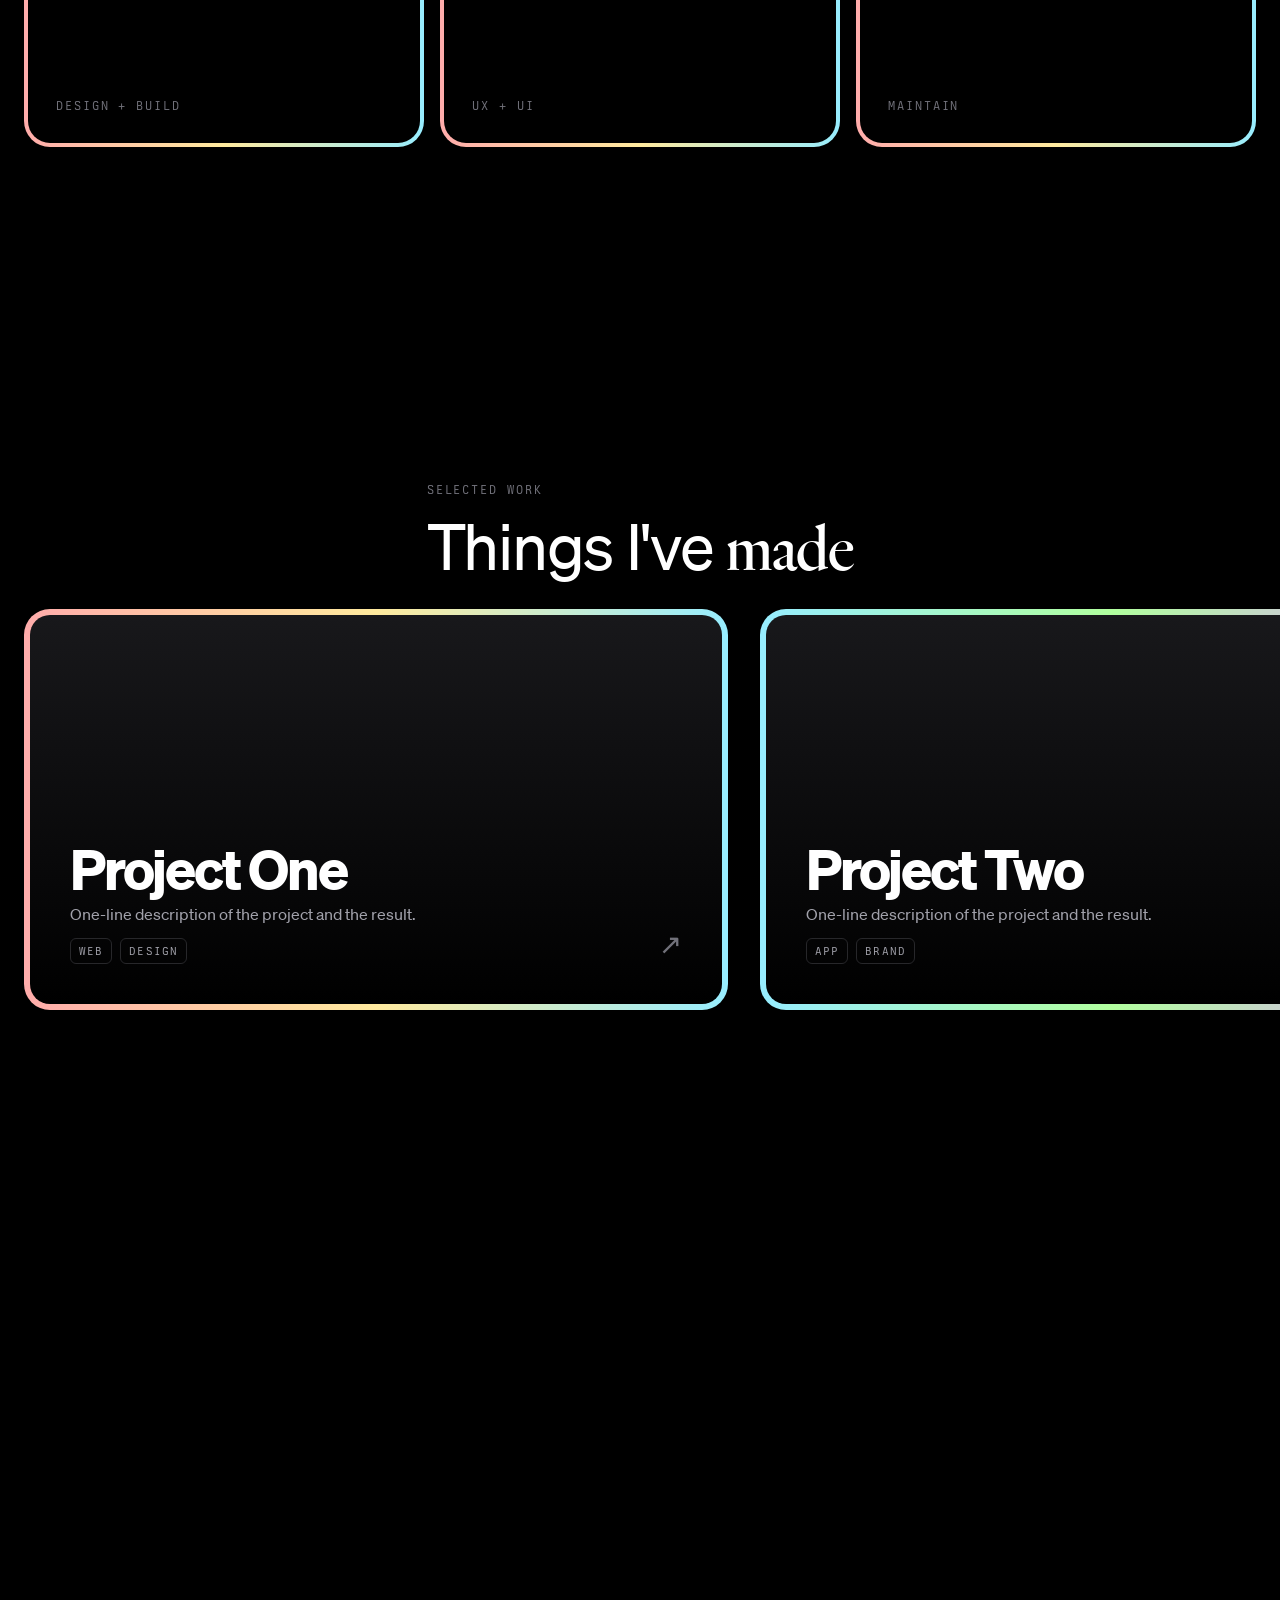
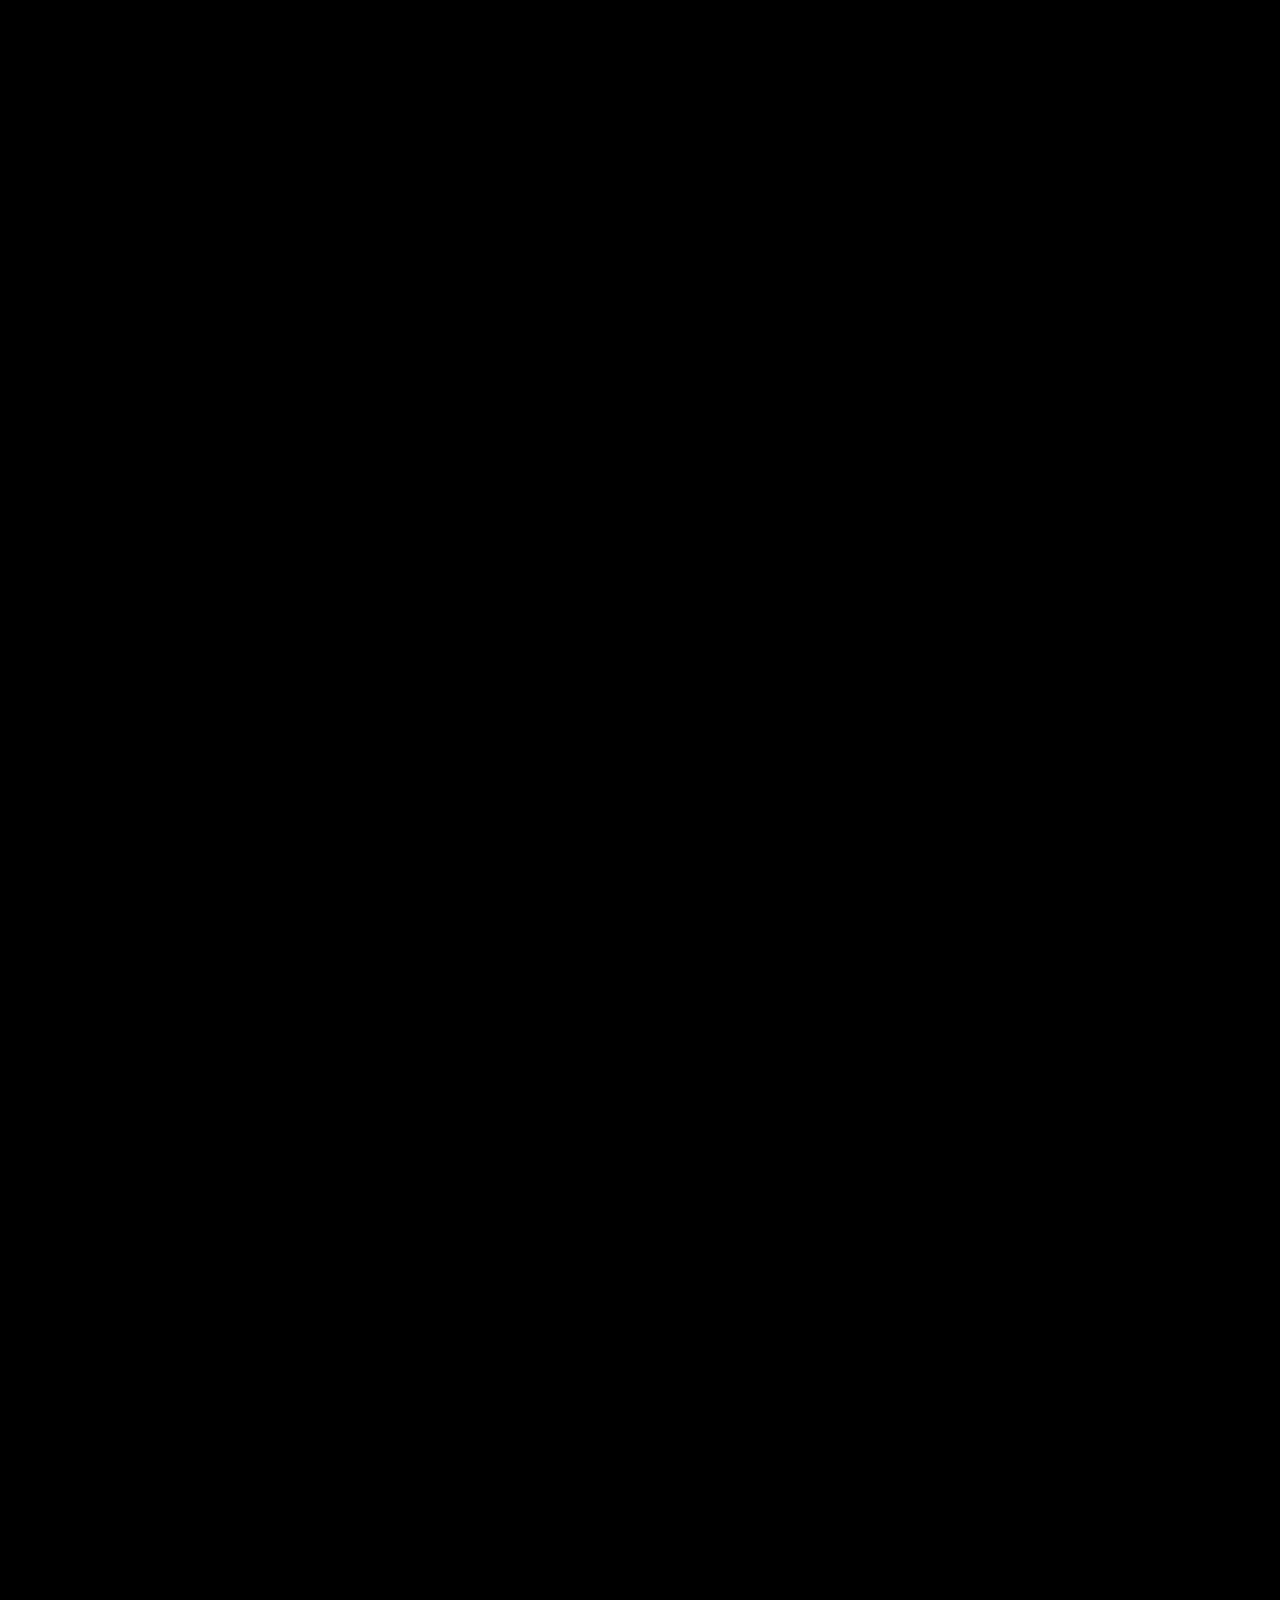
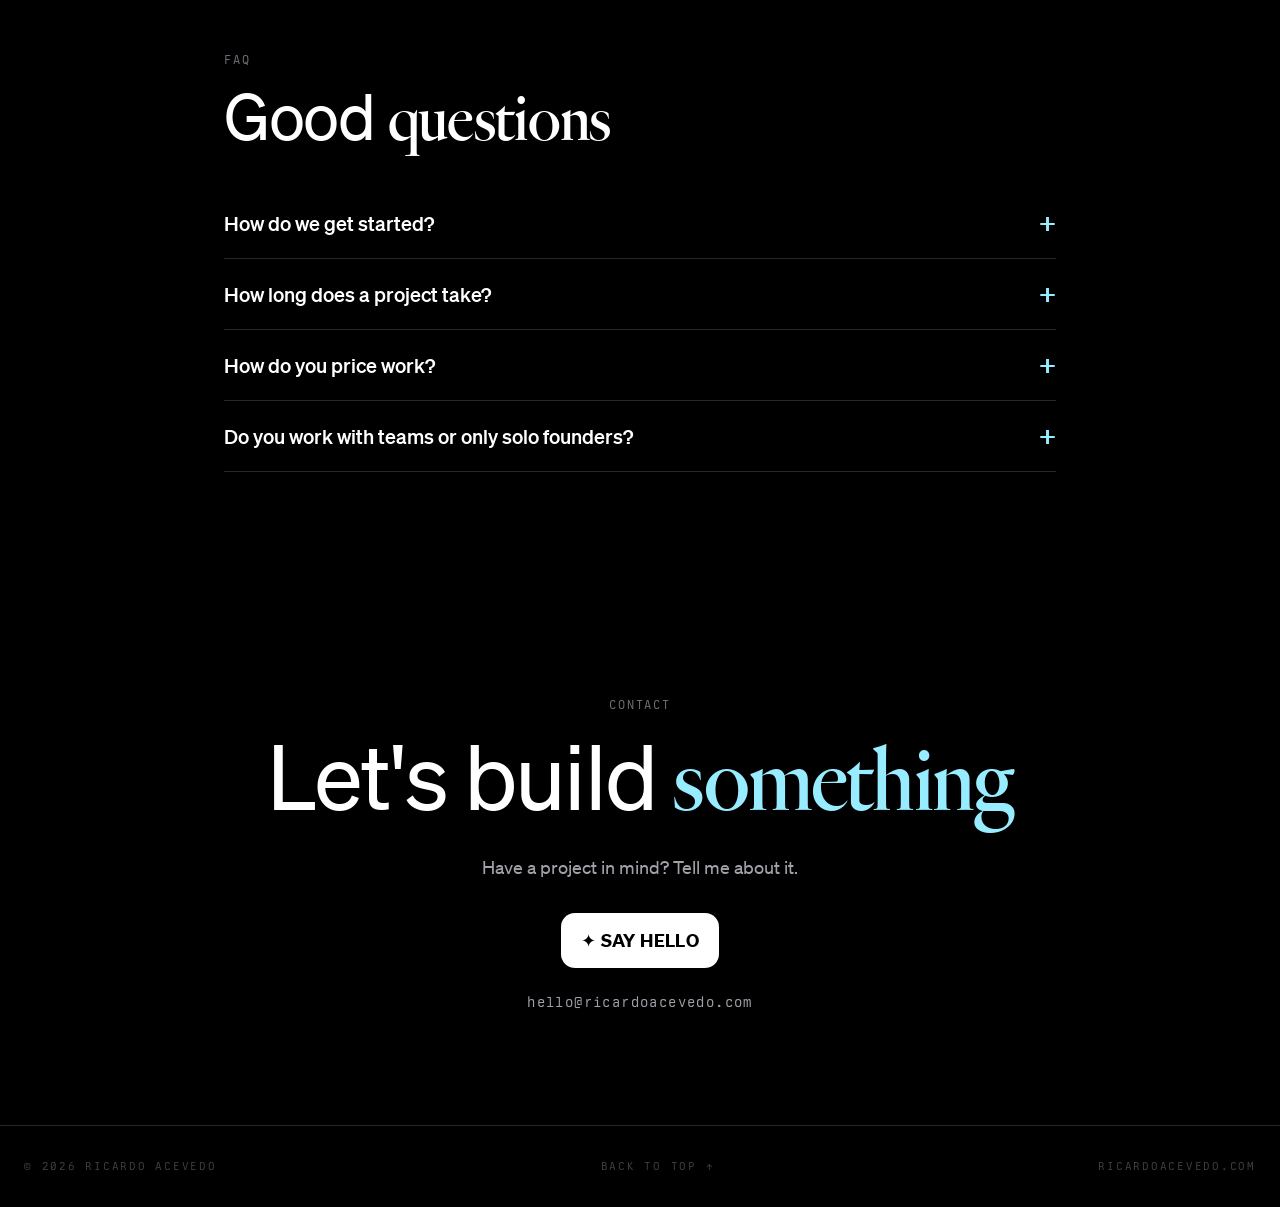
==== commit 3640ac9f: "Layered parallax starfield, interactive card deck, scroll scenes Co-Authored-By: Claude Sonnet 5.5 <" ====
--- a/index.html
+++ b/index.html
@@ -47,20 +47,28 @@
         </div>
         <a href="#about" class="scroll-cue" aria-label="Scroll down">↓</a>
       </div>
-      <div class="fan" aria-hidden="true">
-        <div class="card dashed"></div>
-        <div class="card"></div>
-        <div class="card"></div>
-        <div class="card">
+      <div class="fan" id="fan" role="button" tabindex="0" aria-label="Shuffle the cards">
+        <div class="card" data-i="0"><div class="card-in">
           <span class="tag">Idea → Product</span>
-          <div class="body">
-            <span class="serif">transform</span>
-            <span class="dim">your rough sketch</span>
-            <span class="serif" style="margin-top:12px">into</span>
-            <span class="big">a launched site</span>
-          </div>
+          <div class="body"><span class="serif">transform</span><span class="dim">your rough sketch</span><span class="serif" style="margin-top:12px">into</span><span class="big">a launched site</span></div>
           <span class="foot">by ricardo acevedo</span>
-        </div>
+        </div></div>
+        <div class="card" data-i="1"><div class="card-in">
+          <span class="tag">Design</span>
+          <div class="body"><span class="serif">transform</span><span class="dim">a fuzzy idea</span><span class="serif" style="margin-top:12px">into</span><span class="big">a clear interface</span></div>
+          <span class="foot">by ricardo acevedo</span>
+        </div></div>
+        <div class="card" data-i="2"><div class="card-in">
+          <span class="tag">Upgrade</span>
+          <div class="body"><span class="serif">transform</span><span class="dim">a legacy site</span><span class="serif" style="margin-top:12px">into</span><span class="big">a fast modern one</span></div>
+          <span class="foot">by ricardo acevedo</span>
+        </div></div>
+        <div class="card" data-i="3"><div class="card-in">
+          <span class="tag">Ship</span>
+          <div class="body"><span class="serif">transform</span><span class="dim">a launch date</span><span class="serif" style="margin-top:12px">into</span><span class="big">a live product</span></div>
+          <span class="foot">by ricardo acevedo</span>
+        </div></div>
+        <span class="hint" aria-hidden="true">Click to shuffle</span>
       </div>
     </div>
   </section>
--- a/styles.css
+++ b/styles.css
@@ -59,30 +59,38 @@
 .badge{display:flex;align-items:center;gap:8px;padding:6px 12px;border:1px solid var(--g800);border-radius:var(--r-sm);background:var(--black);font-weight:700;font-size:11px;letter-spacing:.14em;text-transform:uppercase;color:var(--g400)}
 .hero p.lead{margin:24px 0 32px}
 .cta{display:flex;gap:16px;align-items:center;flex-wrap:wrap}
-@media(max-width:960px){.hero .grid{grid-template-columns:1fr;gap:0}.fan{order:-1;height:320px;--sc:.15}.hero{padding-top:80px}.hero h1{font-size:40px}}
+@media(max-width:960px){.hero .grid{grid-template-columns:1fr;gap:0}.fan{order:-1;height:340px;--sc:.15}.hero{padding-top:80px}.hero h1{font-size:40px}}
 
 /* card fan */
-.fan{position:relative;height:560px;perspective:1200px}
-.card{position:absolute;top:50%;left:50%;width:272px;aspect-ratio:5/7;margin:-190px 0 0 -136px;border-radius:var(--r-lg);padding:20px;display:flex;flex-direction:column;border:1px solid var(--g700);background:linear-gradient(to bottom,var(--g900),var(--black));transform-origin:50% 90%;transition:transform .5s var(--ease-out)}
-.card.dashed{border-style:dashed;border-color:var(--g800);background:var(--black)}
-.card .tag{font-weight:700;font-size:13px;letter-spacing:.1em;text-transform:uppercase;padding-bottom:8px;border-bottom:1px solid var(--g800);background:linear-gradient(90deg,var(--pink),var(--yellow),var(--blue));-webkit-background-clip:text;background-clip:text;color:transparent;border-image:none}
+@property --i{syntax:"<number>";inherits:true;initial-value:0}
+@property --h{syntax:"<number>";inherits:true;initial-value:0}
+.fan{--p:0;--sc:.62;--h:0;position:relative;height:560px;perspective:1200px;cursor:pointer;transition:--h .5s var(--ease-out);-webkit-tap-highlight-color:transparent}
+.fan:hover,.fan:focus-visible{--h:1}
+.card{--i:0;position:absolute;top:50%;left:50%;width:272px;aspect-ratio:5/7;margin:-190px 0 0 -136px;transform-origin:50% 90%;transition:--i .55s cubic-bezier(.2,.9,.25,1.1);will-change:transform;
+  transform:
+    rotate(calc(-2deg + var(--i)*5.3deg + var(--p)*1deg*max(27 - 30*var(--i),7.3*var(--i)) + var(--h)*var(--i)*3deg))
+    translate(calc(var(--i)*40px + var(--p)*1px*max(50,90*var(--i) - 10) + var(--h)*var(--i)*24px),calc(var(--i)*4px + var(--p)*1px*max(10,13*var(--i))))
+    scale(calc(1 + var(--p)*var(--sc)*max(0,1 - var(--i))))}
+.card-in{width:100%;height:100%;border-radius:var(--r-lg);padding:20px;display:flex;flex-direction:column;border:1px solid var(--g700);background:linear-gradient(to bottom,var(--g900),var(--black));transition:transform .25s var(--ease-out),border-color .25s var(--ease-out);transform:perspective(900px) rotateX(var(--ty,0deg)) rotateY(var(--tx,0deg))}
+.card.dashed .card-in{border-style:dashed;border-color:var(--g800);background:var(--black)}
+.card.front .card-in{border-color:var(--g400)}
+.fan:hover .card.front .card-in{border-color:var(--blue)}
+.fan:active .card.front .card-in{transform:perspective(900px) scale(.96)}
+.card .tag{font-weight:700;font-size:13px;letter-spacing:.1em;text-transform:uppercase;padding-bottom:8px;border-bottom:1px solid var(--g800);background:linear-gradient(90deg,var(--pink),var(--yellow),var(--blue));-webkit-background-clip:text;background-clip:text;color:transparent}
 .card .body{flex:1;display:flex;flex-direction:column;align-items:center;justify-content:center;text-align:center;gap:4px}
 .card .body .serif{font-size:20px}
 .card .body .big{font-family:var(--serif-d);font-size:30px;color:var(--white);line-height:1.1}
 .card .body .dim{font-family:var(--serif-d);font-size:24px;color:var(--g300)}
 .card .foot{border-top:1px solid var(--g800);padding-top:8px;text-align:center;font-family:var(--mono);font-size:10px;letter-spacing:.24em;text-transform:uppercase;color:var(--g700)}
-.fan{--p:0;--sc:.62}
-.card{transition:none;will-change:transform}
-.card:nth-child(1){transform:rotate(calc(14deg + var(--p)*22deg)) translate(calc(120px + var(--p)*260px),calc(12px + var(--p)*40px))}
-.card:nth-child(2){transform:rotate(calc(9deg + var(--p)*14deg)) translate(calc(80px + var(--p)*170px),calc(8px + var(--p)*24px))}
-.card:nth-child(3){transform:rotate(calc(4deg + var(--p)*7deg)) translate(calc(40px + var(--p)*80px),calc(4px + var(--p)*12px))}
-.card:nth-child(4){z-index:2;transform:rotate(calc(-2deg + var(--p)*27deg)) translate(calc(var(--p)*50px),calc(var(--p)*10px)) scale(calc(1 + var(--p)*var(--sc)))}
-.fan .card:nth-child(4){animation:floatingLeft 6s ease-in-out infinite}
-.fan .card:nth-child(3){animation:rockingRight 7s ease-in-out infinite}
-.fan .card:nth-child(2){animation:rockingLeft 8s ease-in-out infinite}
+.card.flying{transition:none}
+.card.flying .card-in{animation:flyOut .32s var(--ease-in) forwards}
+.card.landing .card-in{animation:flyIn .45s var(--ease-out)}
+@keyframes flyOut{to{transform:translateX(130%) rotate(18deg);opacity:0}}
+@keyframes flyIn{from{opacity:0;transform:scale(.9)}to{opacity:1}}
+.card.front{animation:floatingLeft 6s ease-in-out infinite}
+.hint{position:absolute;left:0;right:0;bottom:0;text-align:center;font-family:var(--mono);font-size:11px;letter-spacing:.2em;text-transform:uppercase;color:var(--g600);transition:color .2s}
+.fan:hover .hint{color:var(--blue)}
 @keyframes floatingLeft{0%,100%{translate:0 .75rem}50%{translate:0 -.75rem}}
-@keyframes rockingRight{0%,100%{translate:0 .375rem}50%{translate:0 -.375rem}}
-@keyframes rockingLeft{0%,100%{translate:0 -.375rem}50%{translate:0 .375rem}}
 @keyframes bounceY{0%,100%{transform:translateY(-.625rem);animation-timing-function:cubic-bezier(.8,0,1,1)}50%{transform:none;animation-timing-function:cubic-bezier(0,0,.2,1)}}
 .scroll-cue{display:inline-block;margin-top:56px;color:var(--g500);animation:bounceY 1.5s infinite}
 
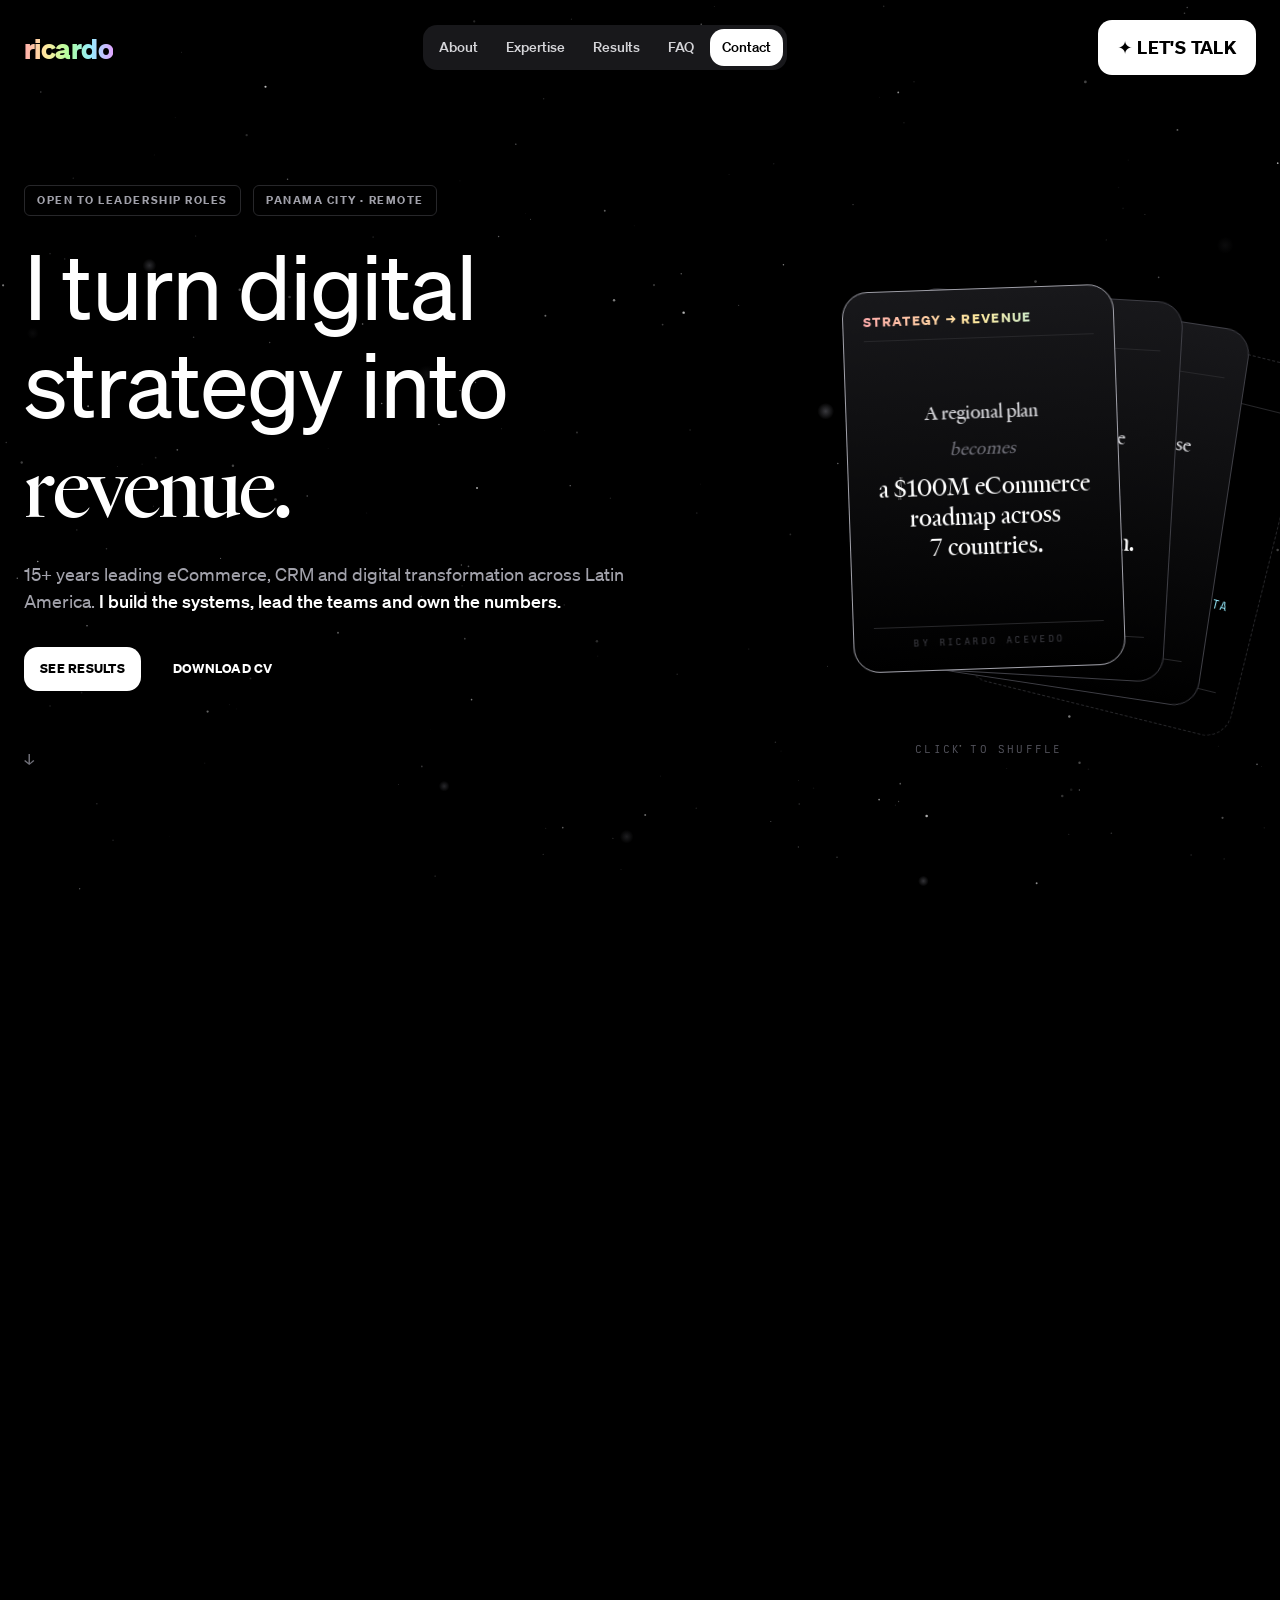
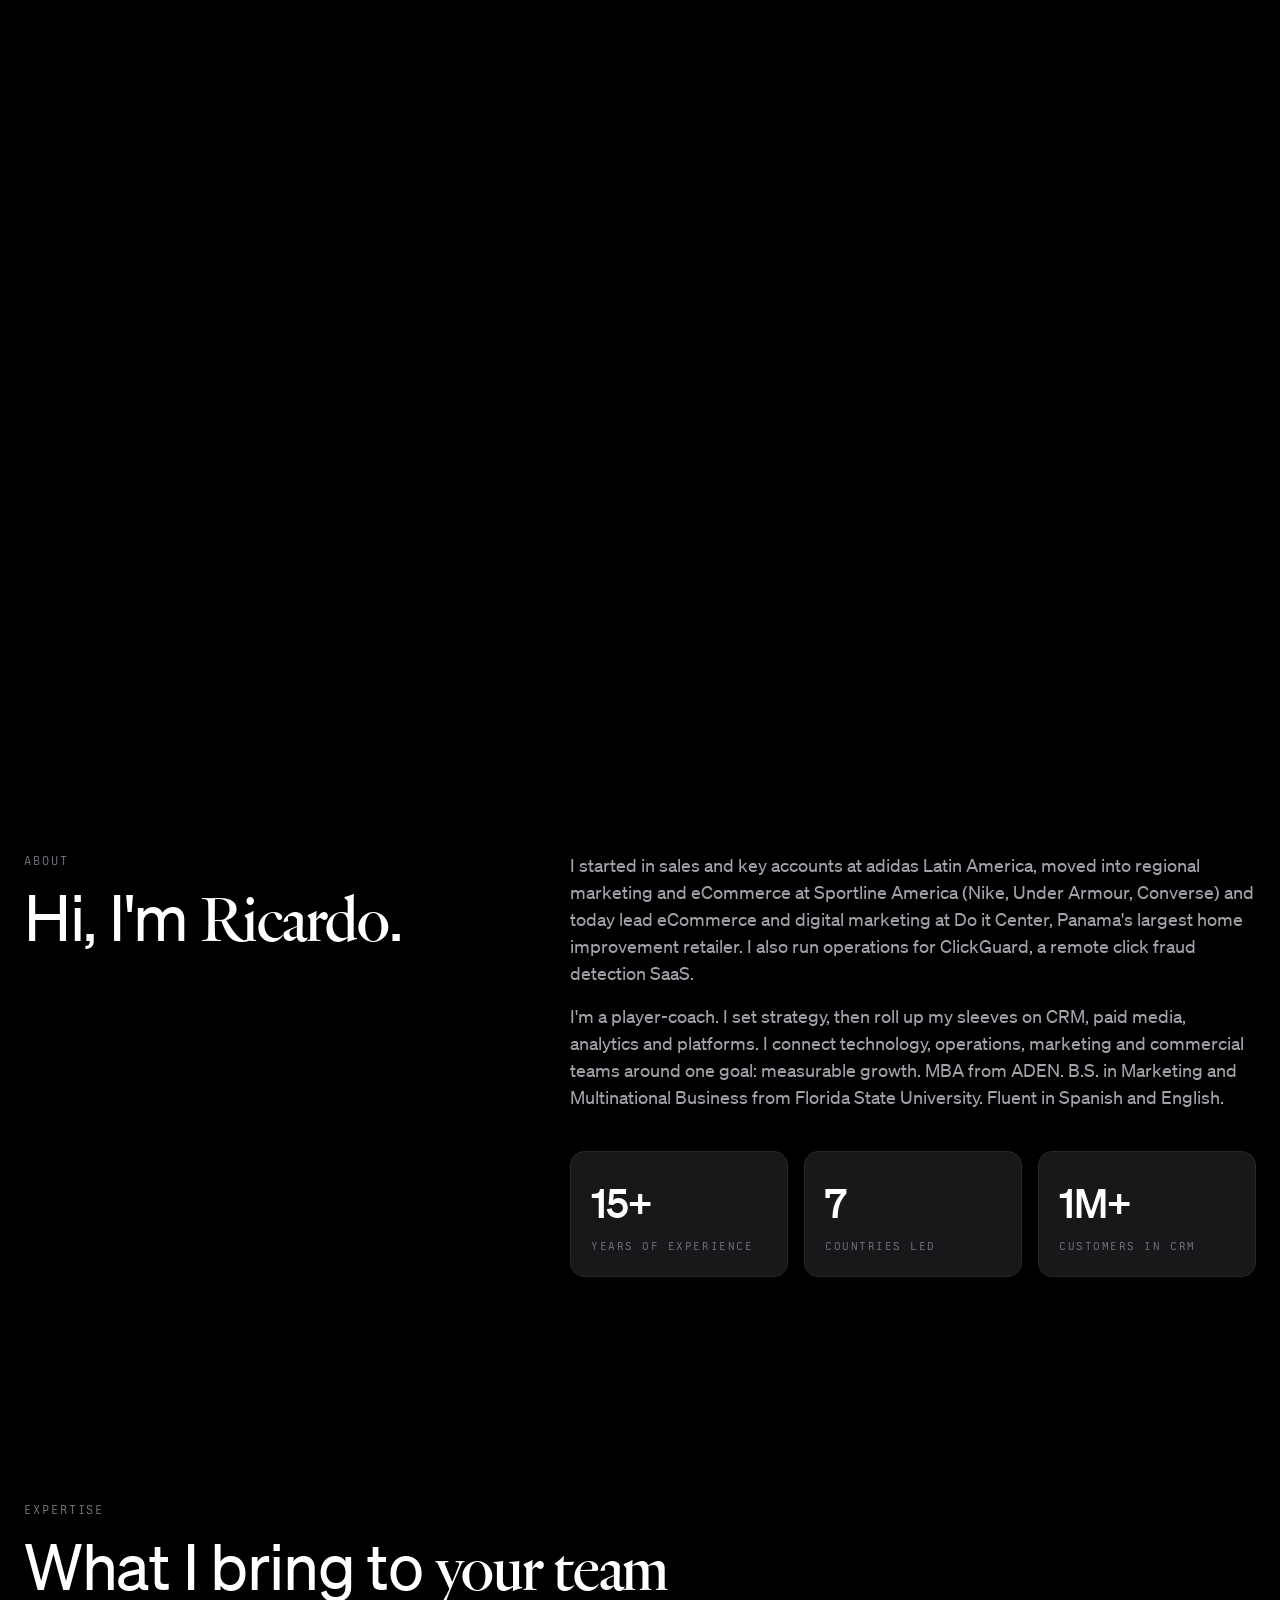
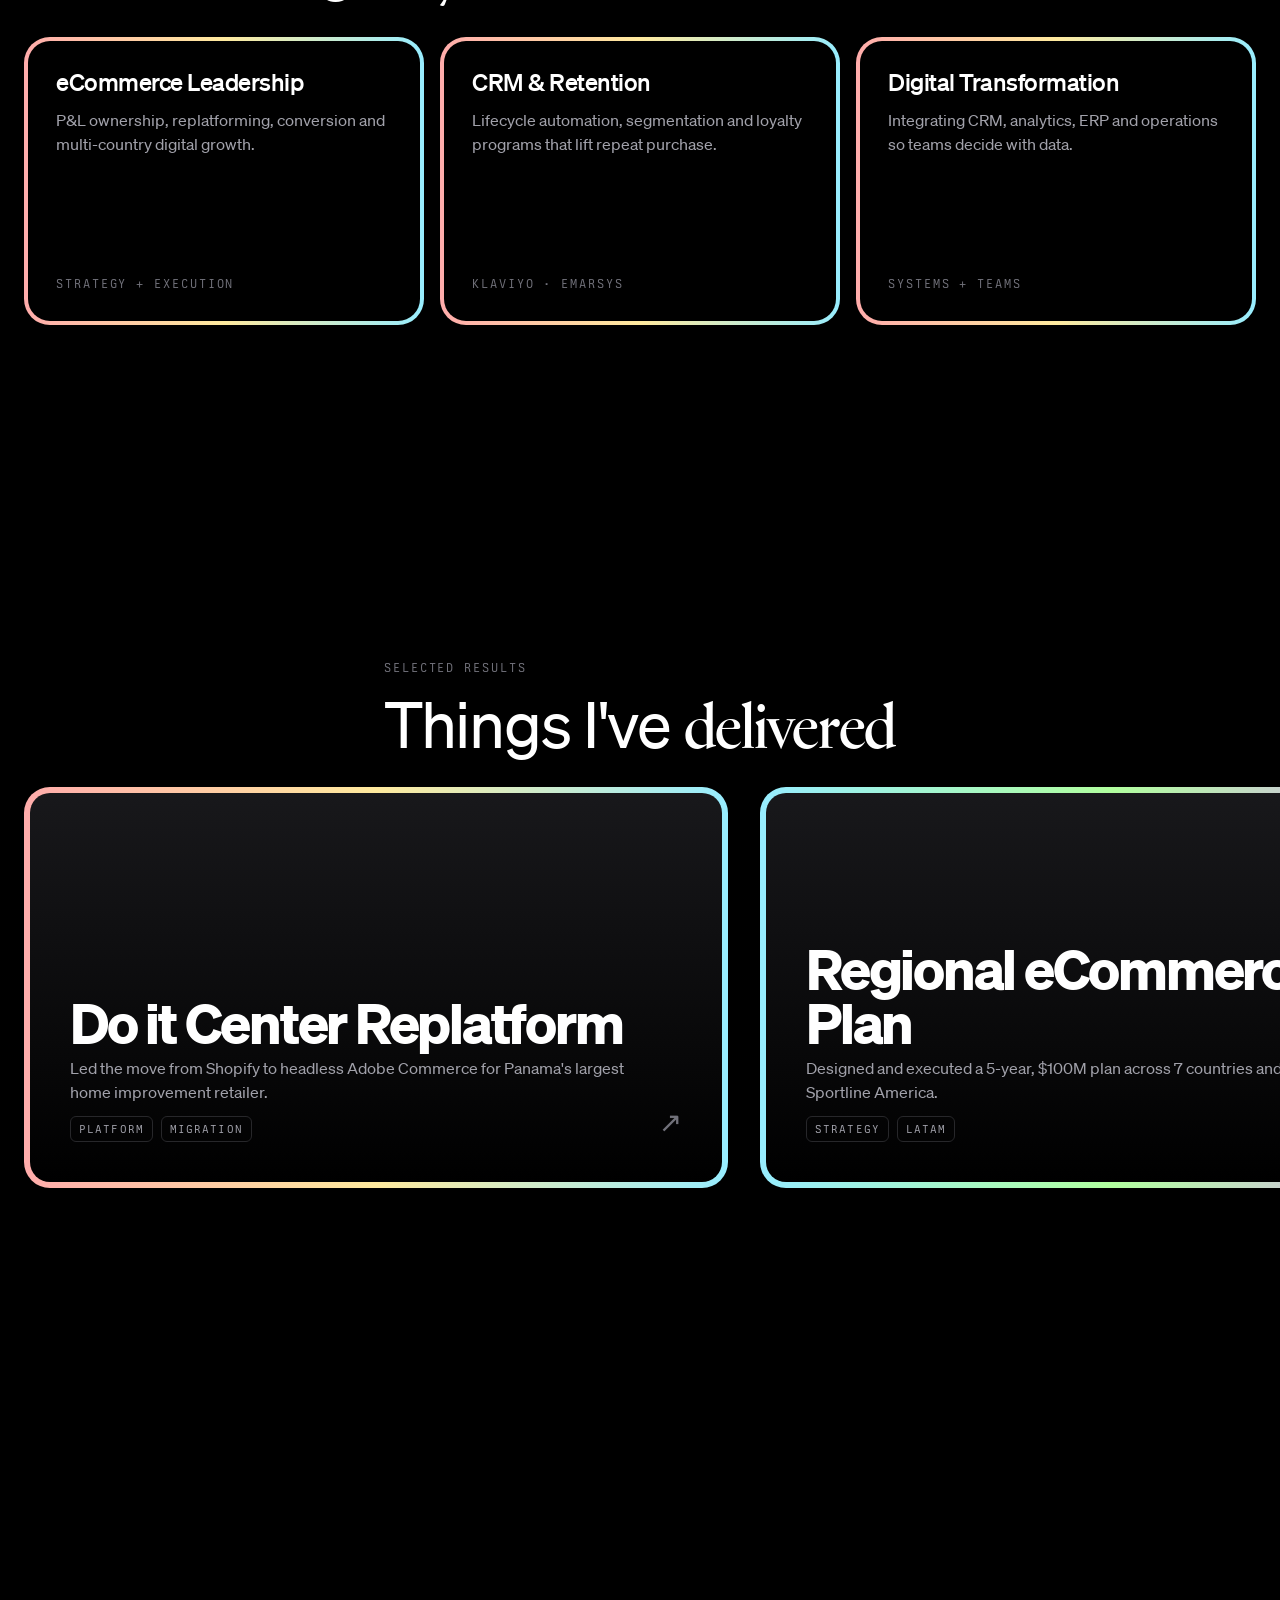
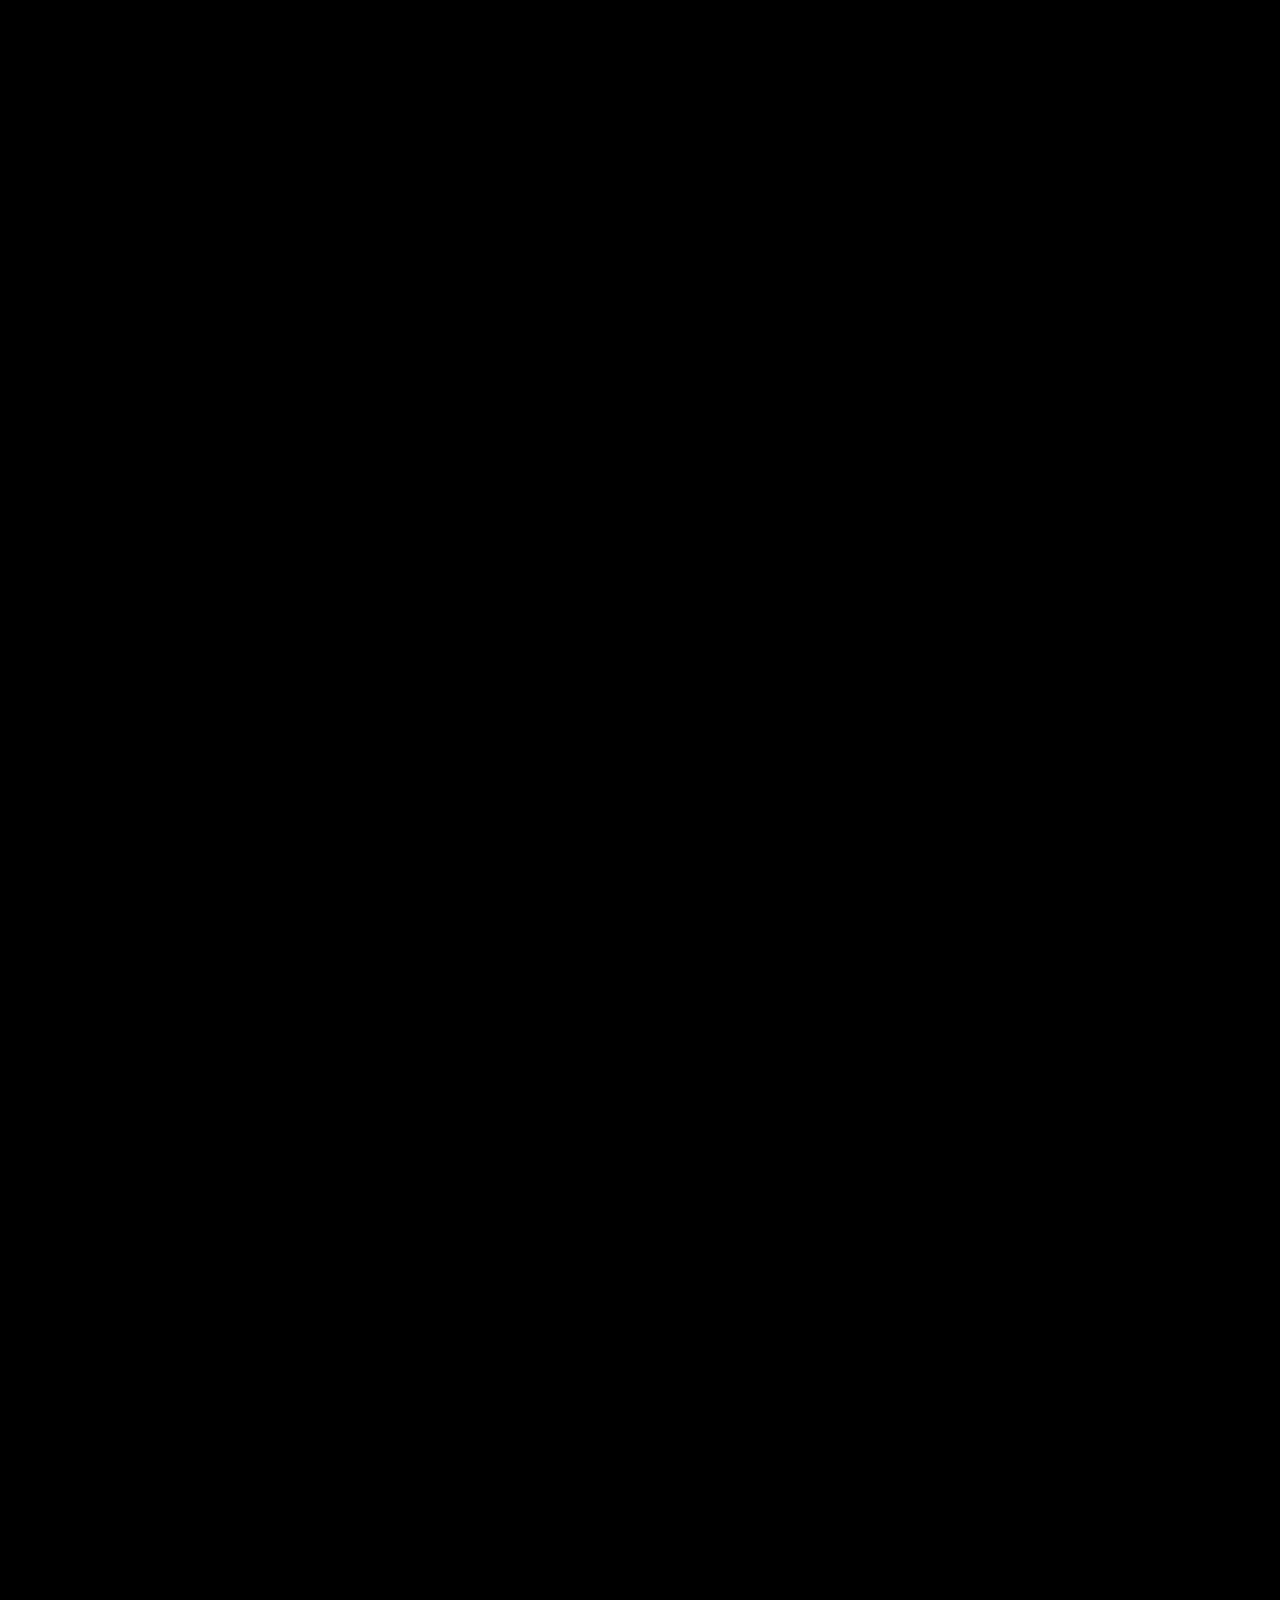
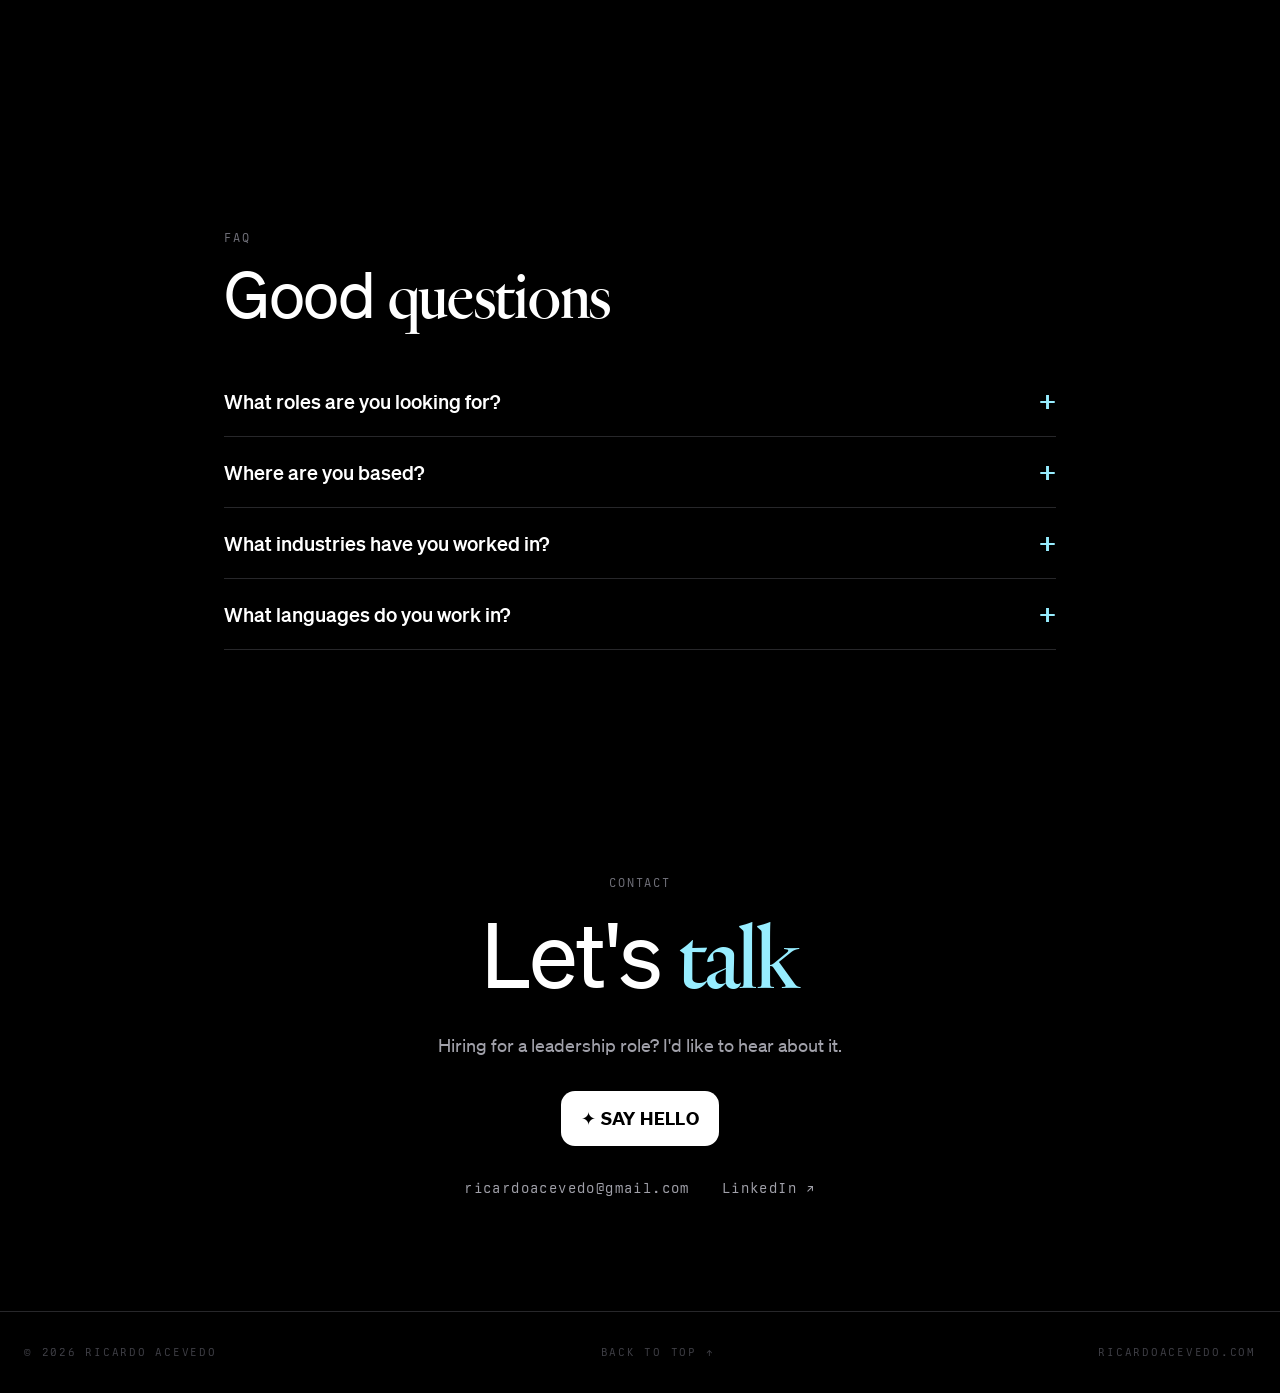
==== commit a429178c: "Personalize site copy for leadership job search Co-Authored-By: Claude Sonnet 5.5 <noreply@anthropic" ====
--- a/index.html
+++ b/index.html
@@ -3,11 +3,12 @@
 <head>
 <meta charset="utf-8">
 <meta name="viewport" content="width=device-width,initial-scale=1">
-<title>Ricardo Acevedo</title>
-<meta name="description" content="Ricardo Acevedo — building thoughtful software and design.">
+<title>Ricardo Acevedo | eCommerce &amp; Digital Transformation Leader</title>
+<meta name="description" content="Director of eCommerce and digital leader with 15+ years scaling revenue, CRM and digital platforms across Latin America.">
 <link rel="canonical" href="https://ricardoacevedo.com/">
-<meta property="og:title" content="Ricardo Acevedo">
-<meta property="og:description" content="Building thoughtful software and design.">
+<meta property="og:type" content="website">
+<meta property="og:title" content="Ricardo Acevedo | eCommerce &amp; Digital Transformation Leader">
+<meta property="og:description" content="Director of eCommerce and digital leader with 15+ years scaling revenue, CRM and digital platforms across Latin America.">
 <meta property="og:url" content="https://ricardoacevedo.com/">
 <meta name="theme-color" content="#000000">
 <link rel="icon" href="data:image/svg+xml,%3Csvg xmlns='http://www.w3.org/2000/svg' viewBox='0 0 64 64'%3E%3Crect width='64' height='64' rx='14' fill='%23000'/%3E%3Ctext x='32' y='44' font-size='36' font-family='sans-serif' font-weight='700' text-anchor='middle' fill='%2397edff'%3Era%3C/text%3E%3C/svg%3E">
@@ -21,12 +22,12 @@
   <a href="#top" class="logo" aria-label="Ricardo Acevedo, home">ricardo</a>
   <nav class="pill" aria-label="Primary">
     <a href="#about" class="active">About</a>
-    <a href="#services">Services</a>
-    <a href="#work">Work</a>
+    <a href="#services">Expertise</a>
+    <a href="#work">Results</a>
     <a href="#faq">FAQ</a>
     <a href="#contact">Contact</a>
   </nav>
-  <a href="#contact" class="btn btn-primary btn-start">✦ Start</a>
+  <a href="#contact" class="btn btn-primary btn-start">✦ Let's talk</a>
 </header>
 
 <main id="top">
@@ -36,36 +37,36 @@
     <div class="wrap grid">
       <div>
         <div class="badges">
-          <span class="badge">Open for projects</span>
-          <span class="badge">Remote · Worldwide</span>
+          <span class="badge">Open to leadership roles</span>
+          <span class="badge">Panama City · Remote</span>
         </div>
-        <h1>Imagine shipping what you actually meant to build</h1>
-        <p class="lead">Ideas are easy. Finishing is hard. <strong>I turn rough concepts into polished products</strong> — design, code and everything between — so you can focus on what only you can do.</p>
+        <h1>I turn digital strategy into <span class="serif-d">revenue.</span></h1>
+        <p class="lead">15+ years leading eCommerce, CRM and digital transformation across Latin America. <strong>I build the systems, lead the teams and own the numbers.</strong></p>
         <div class="cta">
-          <a href="#work" class="btn btn-primary">See my work</a>
-          <a href="#services" class="btn btn-ghost">See services</a>
+          <a href="#work" class="btn btn-primary">See results</a>
+          <a href="cv.pdf" class="btn btn-ghost">Download CV</a>
         </div>
         <a href="#about" class="scroll-cue" aria-label="Scroll down">↓</a>
       </div>
       <div class="fan" id="fan" role="button" tabindex="0" aria-label="Shuffle the cards">
         <div class="card" data-i="0"><div class="card-in">
-          <span class="tag">Idea → Product</span>
-          <div class="body"><span class="serif">transform</span><span class="dim">your rough sketch</span><span class="serif" style="margin-top:12px">into</span><span class="big">a launched site</span></div>
+          <span class="tag">Strategy → Revenue</span>
+          <div class="body"><span class="dim">A regional plan</span><span class="serif">becomes</span><span class="big">a $100M eCommerce roadmap across 7 countries.</span></div>
           <span class="foot">by ricardo acevedo</span>
         </div></div>
         <div class="card" data-i="1"><div class="card-in">
-          <span class="tag">Design</span>
-          <div class="body"><span class="serif">transform</span><span class="dim">a fuzzy idea</span><span class="serif" style="margin-top:12px">into</span><span class="big">a clear interface</span></div>
+          <span class="tag">Replatform</span>
+          <div class="body"><span class="dim">A legacy Shopify store</span><span class="serif">becomes</span><span class="big">a headless Adobe Commerce platform.</span></div>
           <span class="foot">by ricardo acevedo</span>
         </div></div>
         <div class="card" data-i="2"><div class="card-in">
-          <span class="tag">Upgrade</span>
-          <div class="body"><span class="serif">transform</span><span class="dim">a legacy site</span><span class="serif" style="margin-top:12px">into</span><span class="big">a fast modern one</span></div>
+          <span class="tag">Retention</span>
+          <div class="body"><span class="dim">A 1M+ contact database</span><span class="serif">becomes</span><span class="big">a repeat-purchase engine.</span><span class="stat-line">22% → 31%</span></div>
           <span class="foot">by ricardo acevedo</span>
         </div></div>
         <div class="card" data-i="3"><div class="card-in">
-          <span class="tag">Ship</span>
-          <div class="body"><span class="serif">transform</span><span class="dim">a launch date</span><span class="serif" style="margin-top:12px">into</span><span class="big">a live product</span></div>
+          <span class="tag">Scale</span>
+          <div class="body"><span class="dim">Ad spend</span><span class="serif">becomes</span><span class="big">profit.</span><span class="stat-line">8× ROAS on Google and Meta</span></div>
           <span class="foot">by ricardo acevedo</span>
         </div></div>
         <span class="hint" aria-hidden="true">Click to shuffle</span>
@@ -83,41 +84,42 @@
         <h2>Hi, I'm <span class="serif-d">Ricardo</span>.</h2>
       </div>
       <div class="reveal">
-        <p class="lead">[Replace with your story.] I build websites and products with an eye for detail and a bias for shipping. I care about clear interfaces, fast pages and work that holds up long after launch.</p>
+        <p class="lead">I started in sales and key accounts at adidas Latin America, moved into regional marketing and eCommerce at Sportline America (Nike, Under Armour, Converse) and today lead eCommerce and digital marketing at Do it Center, Panama's largest home improvement retailer. I also run operations for ClickGuard, a remote click fraud detection SaaS.</p>
+        <p class="lead">I'm a player-coach. I set strategy, then roll up my sleeves on CRM, paid media, analytics and platforms. I connect technology, operations, marketing and commercial teams around one goal: measurable growth. MBA from ADEN. B.S. in Marketing and Multinational Business from Florida State University. Fluent in Spanish and English.</p>
         <div class="stats">
-          <div class="stat"><b>00+</b><span>Years building</span></div>
-          <div class="stat"><b>00</b><span>Projects shipped</span></div>
-          <div class="stat"><b>00</b><span>Happy clients</span></div>
+          <div class="stat"><b>15+</b><span>Years of experience</span></div>
+          <div class="stat"><b>7</b><span>Countries led</span></div>
+          <div class="stat"><b>1M+</b><span>Customers in CRM</span></div>
         </div>
       </div>
     </div>
   </section>
 
-  <!-- SERVICES -->
+  <!-- EXPERTISE -->
   <section id="services">
     <div class="wrap">
-      <p class="eyebrow reveal">Services</p>
-      <h2 class="reveal">What I can <span class="serif-d">do for you</span></h2>
+      <p class="eyebrow reveal">Expertise</p>
+      <h2 class="reveal">What I bring to <span class="serif-d">your team</span></h2>
       <div class="cards3">
-        <article class="svc reveal"><div><h3>Websites</h3><p>Fast, accessible, beautifully designed sites from landing pages to full applications.</p><span class="eyebrow">Design + Build</span></div></article>
-        <article class="svc reveal"><div><h3>Product design</h3><p>Turn fuzzy ideas into clear flows, prototypes and design systems your team can build on.</p><span class="eyebrow">UX + UI</span></div></article>
-        <article class="svc reveal"><div><h3>Upgrades &amp; rescue</h3><p>Migrations, performance fixes and cleanups for projects that have gotten away from you.</p><span class="eyebrow">Maintain</span></div></article>
+        <article class="svc reveal"><div><h3>eCommerce Leadership</h3><p>P&amp;L ownership, replatforming, conversion and multi-country digital growth.</p><span class="eyebrow">Strategy + Execution</span></div></article>
+        <article class="svc reveal"><div><h3>CRM &amp; Retention</h3><p>Lifecycle automation, segmentation and loyalty programs that lift repeat purchase.</p><span class="eyebrow">Klaviyo · Emarsys</span></div></article>
+        <article class="svc reveal"><div><h3>Digital Transformation</h3><p>Integrating CRM, analytics, ERP and operations so teams decide with data.</p><span class="eyebrow">Systems + Teams</span></div></article>
       </div>
     </div>
   </section>
 
-  <!-- WORK -->
+  <!-- RESULTS -->
   <div class="work-track" id="workTrack">
     <section id="work" class="work-pin">
       <div class="wrap work-head">
-        <p class="eyebrow">Selected work</p>
-        <h2>Things I've <span class="serif-d">made</span></h2>
+        <p class="eyebrow">Selected results</p>
+        <h2>Things I've <span class="serif-d">delivered</span></h2>
       </div>
       <div class="rail" id="rail">
-        <a href="#contact" class="frame"><div class="frame-in"><div class="frame-txt"><h3>Project One</h3><p>One-line description of the project and the result.</p><div class="chips"><span class="chip">Web</span><span class="chip">Design</span></div></div><span class="arrow">↗</span></div></a>
-        <a href="#contact" class="frame"><div class="frame-in"><div class="frame-txt"><h3>Project Two</h3><p>One-line description of the project and the result.</p><div class="chips"><span class="chip">App</span><span class="chip">Brand</span></div></div><span class="arrow">↗</span></div></a>
-        <a href="#contact" class="frame"><div class="frame-in"><div class="frame-txt"><h3>Project Three</h3><p>One-line description of the project and the result.</p><div class="chips"><span class="chip">Platform</span><span class="chip">Migration</span></div></div><span class="arrow">↗</span></div></a>
-        <a href="#contact" class="frame"><div class="frame-in"><div class="frame-txt"><h3>Project Four</h3><p>One-line description of the project and the result.</p><div class="chips"><span class="chip">Web</span><span class="chip">Motion</span></div></div><span class="arrow">↗</span></div></a>
+        <a href="https://linkedin.com/in/ricardoacevedo" target="_blank" rel="noopener noreferrer" class="frame"><div class="frame-in"><div class="frame-txt"><h3>Do it Center Replatform</h3><p>Led the move from Shopify to headless Adobe Commerce for Panama's largest home improvement retailer.</p><div class="chips"><span class="chip">Platform</span><span class="chip">Migration</span></div></div><span class="arrow">↗</span></div></a>
+        <a href="https://linkedin.com/in/ricardoacevedo" target="_blank" rel="noopener noreferrer" class="frame"><div class="frame-in"><div class="frame-txt"><h3>Regional eCommerce Plan</h3><p>Designed and executed a 5-year, $100M plan across 7 countries and 15 sites at Sportline America.</p><div class="chips"><span class="chip">Strategy</span><span class="chip">LATAM</span></div></div><span class="arrow">↗</span></div></a>
+        <a href="https://linkedin.com/in/ricardoacevedo" target="_blank" rel="noopener noreferrer" class="frame"><div class="frame-in"><div class="frame-txt"><h3>CRM Retention Engine</h3><p>Lifted repeat-purchase rate from 22% to 31% and conversion 22% on a 1M+ contact base.</p><div class="chips"><span class="chip">CRM</span><span class="chip">Lifecycle</span></div></div><span class="arrow">↗</span></div></a>
+        <a href="https://linkedin.com/in/ricardoacevedo" target="_blank" rel="noopener noreferrer" class="frame"><div class="frame-in"><div class="frame-txt"><h3>Paid Media at Scale</h3><p>Scaled Google and Meta Ads to a consistent 8× ROAS while improving gross margin.</p><div class="chips"><span class="chip">Growth</span><span class="chip">Performance</span></div></div><span class="arrow">↗</span></div></a>
       </div>
     </section>
   </div>
@@ -128,10 +130,10 @@
       <p class="eyebrow reveal">FAQ</p>
       <h2 class="reveal">Good <span class="serif-d">questions</span></h2>
       <div class="reveal">
-        <details><summary>How do we get started?</summary><p>Send a short note about what you're building. I'll reply within a couple of days with questions and a rough plan.</p></details>
-        <details><summary>How long does a project take?</summary><p>Most sites ship in two to six weeks depending on scope. I'll give you a clear timeline up front.</p></details>
-        <details><summary>How do you price work?</summary><p>Fixed-price for well-defined projects, or a monthly retainer for ongoing work.</p></details>
-        <details><summary>Do you work with teams or only solo founders?</summary><p>Both. I'm comfortable embedding with an existing team or owning a project end to end.</p></details>
+        <details><summary>What roles are you looking for?</summary><p>Director-level and above roles in eCommerce, digital, marketing or operations. Regional scope is a plus.</p></details>
+        <details><summary>Where are you based?</summary><p>Panama City. Open to remote, hybrid and regional roles across Latin America and the US.</p></details>
+        <details><summary>What industries have you worked in?</summary><p>Sportswear, retail, home improvement, consumer goods and SaaS.</p></details>
+        <details><summary>What languages do you work in?</summary><p>Spanish and English, fully fluent in both.</p></details>
       </div>
     </div>
   </section>
@@ -140,11 +142,14 @@
   <section id="contact" class="contact">
     <div class="wrap">
       <p class="eyebrow reveal">Contact</p>
-      <h2 class="reveal">Let's build <span class="serif-d">something</span></h2>
-      <p class="lead reveal">Have a project in mind? Tell me about it.</p>
+      <h2 class="reveal">Let's <span class="serif-d">talk</span></h2>
+      <p class="lead reveal">Hiring for a leadership role? I'd like to hear about it.</p>
       <div class="reveal">
-        <a class="btn btn-primary btn-start" href="mailto:hello@ricardoacevedo.com">✦ Say hello</a><br>
-        <a class="mail" href="mailto:hello@ricardoacevedo.com">hello@ricardoacevedo.com</a>
+        <a class="btn btn-primary btn-start" href="mailto:ricardoacevedo@gmail.com">✦ Say hello</a>
+        <div class="contact-links">
+          <a class="mail" href="mailto:ricardoacevedo@gmail.com">ricardoacevedo@gmail.com</a>
+          <a class="mail" href="https://linkedin.com/in/ricardoacevedo" target="_blank" rel="noopener noreferrer">LinkedIn ↗</a>
+        </div>
       </div>
     </div>
   </section>
--- a/styles.css
+++ b/styles.css
@@ -77,10 +77,11 @@
 .fan:hover .card.front .card-in{border-color:var(--blue)}
 .fan:active .card.front .card-in{transform:perspective(900px) scale(.96)}
 .card .tag{font-weight:700;font-size:13px;letter-spacing:.1em;text-transform:uppercase;padding-bottom:8px;border-bottom:1px solid var(--g800);background:linear-gradient(90deg,var(--pink),var(--yellow),var(--blue));-webkit-background-clip:text;background-clip:text;color:transparent}
-.card .body{flex:1;display:flex;flex-direction:column;align-items:center;justify-content:center;text-align:center;gap:4px}
-.card .body .serif{font-size:20px}
-.card .body .big{font-family:var(--serif-d);font-size:30px;color:var(--white);line-height:1.1}
-.card .body .dim{font-family:var(--serif-d);font-size:24px;color:var(--g300)}
+.card .body{flex:1;display:flex;flex-direction:column;align-items:center;justify-content:center;text-align:center;gap:10px;padding:8px 0}
+.card .body .serif{font-size:18px}
+.card .body .big{font-family:var(--serif-d);font-size:25px;color:var(--white);line-height:1.2;text-wrap:balance}
+.card .body .stat-line{margin-top:6px;font-family:var(--mono);font-size:12px;letter-spacing:.1em;text-transform:uppercase;color:var(--blue)}
+.card .body .dim{font-family:var(--serif-d);font-size:20px;line-height:1.2;color:var(--g300);text-wrap:balance}
 .card .foot{border-top:1px solid var(--g800);padding-top:8px;text-align:center;font-family:var(--mono);font-size:10px;letter-spacing:.24em;text-transform:uppercase;color:var(--g700)}
 .card.flying{transition:none}
 .card.flying .card-in{animation:flyOut .32s var(--ease-in) forwards}
@@ -141,6 +142,8 @@
 .contact .serif-d{color:var(--blue)}
 .mail{display:inline-block;margin-top:24px;font-family:var(--mono);font-size:14px;letter-spacing:.1em;color:var(--g400)}
 .mail:hover{color:var(--blue)}
+.contact-links{display:flex;justify-content:center;gap:32px;flex-wrap:wrap;margin-top:8px}
+.lead+.lead{margin-top:16px}
 
 /* footer */
 footer{border-top:1px solid var(--g800);padding:32px 0}
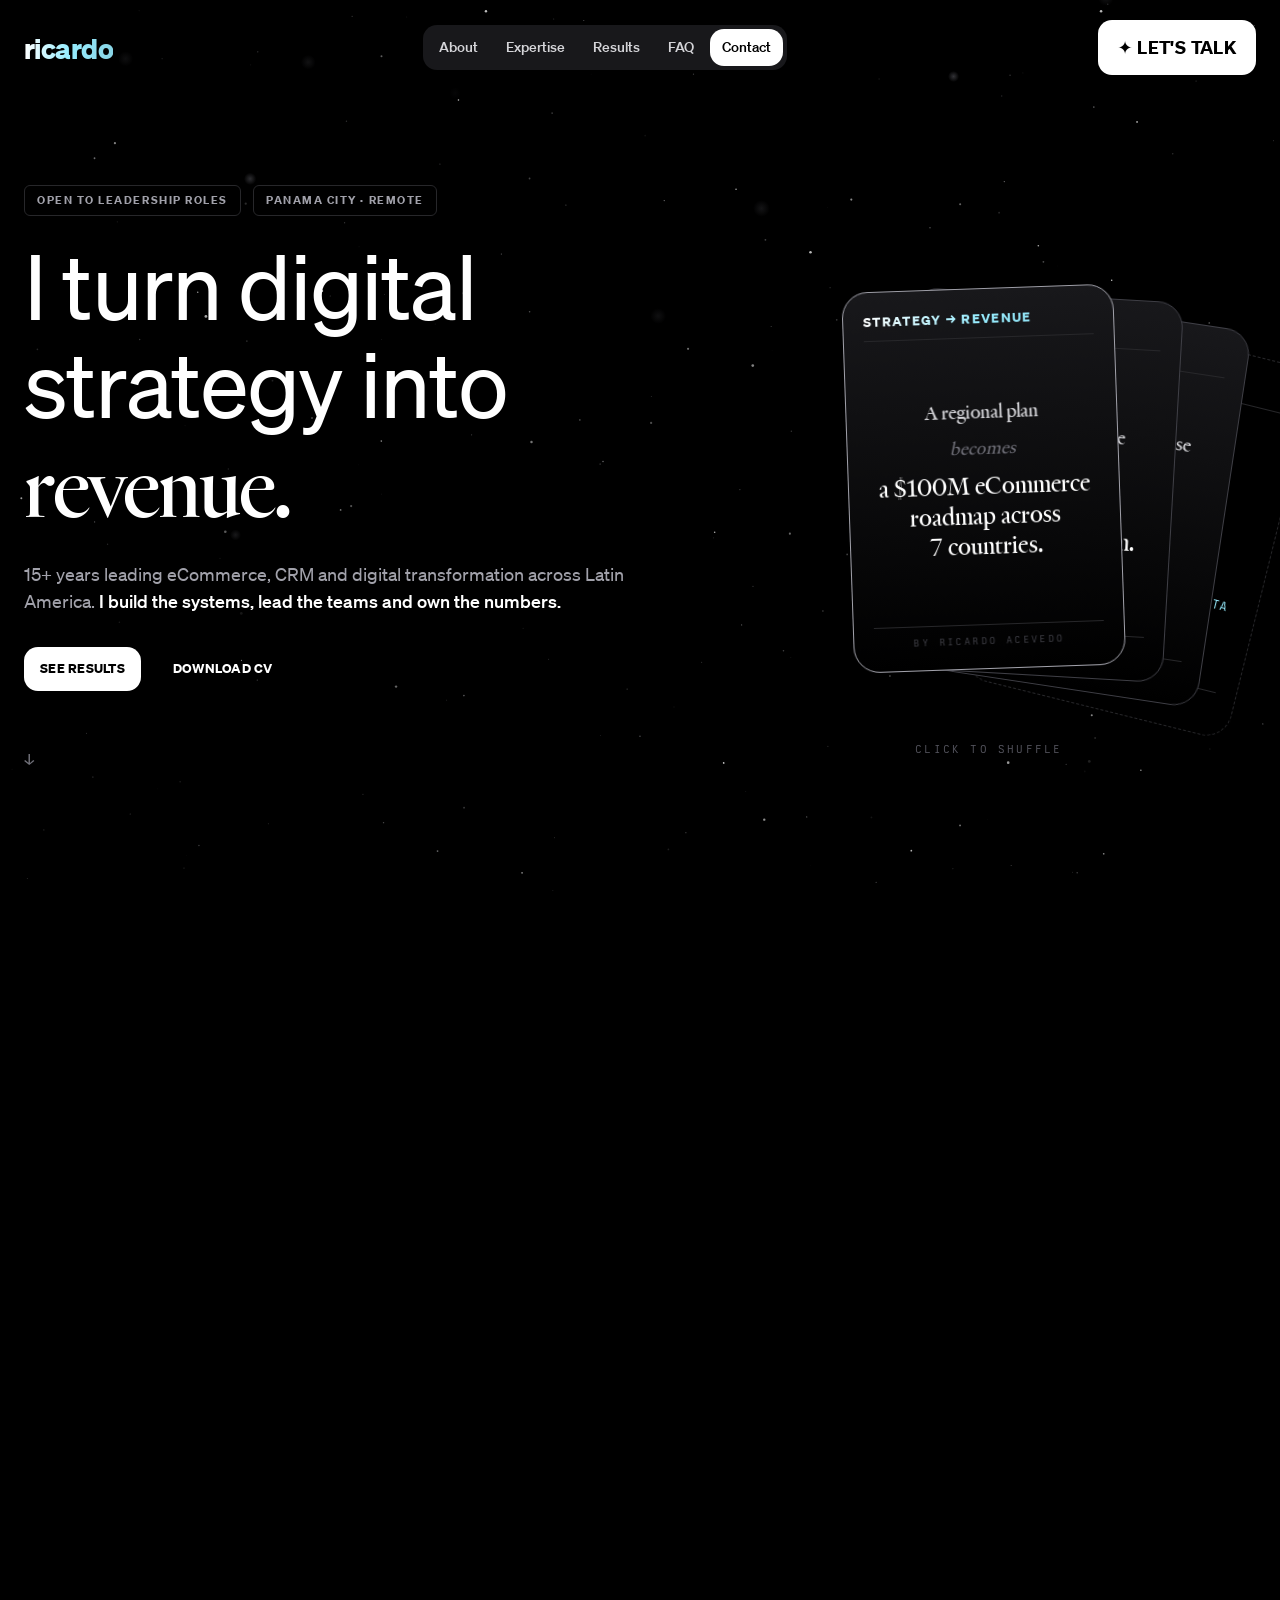
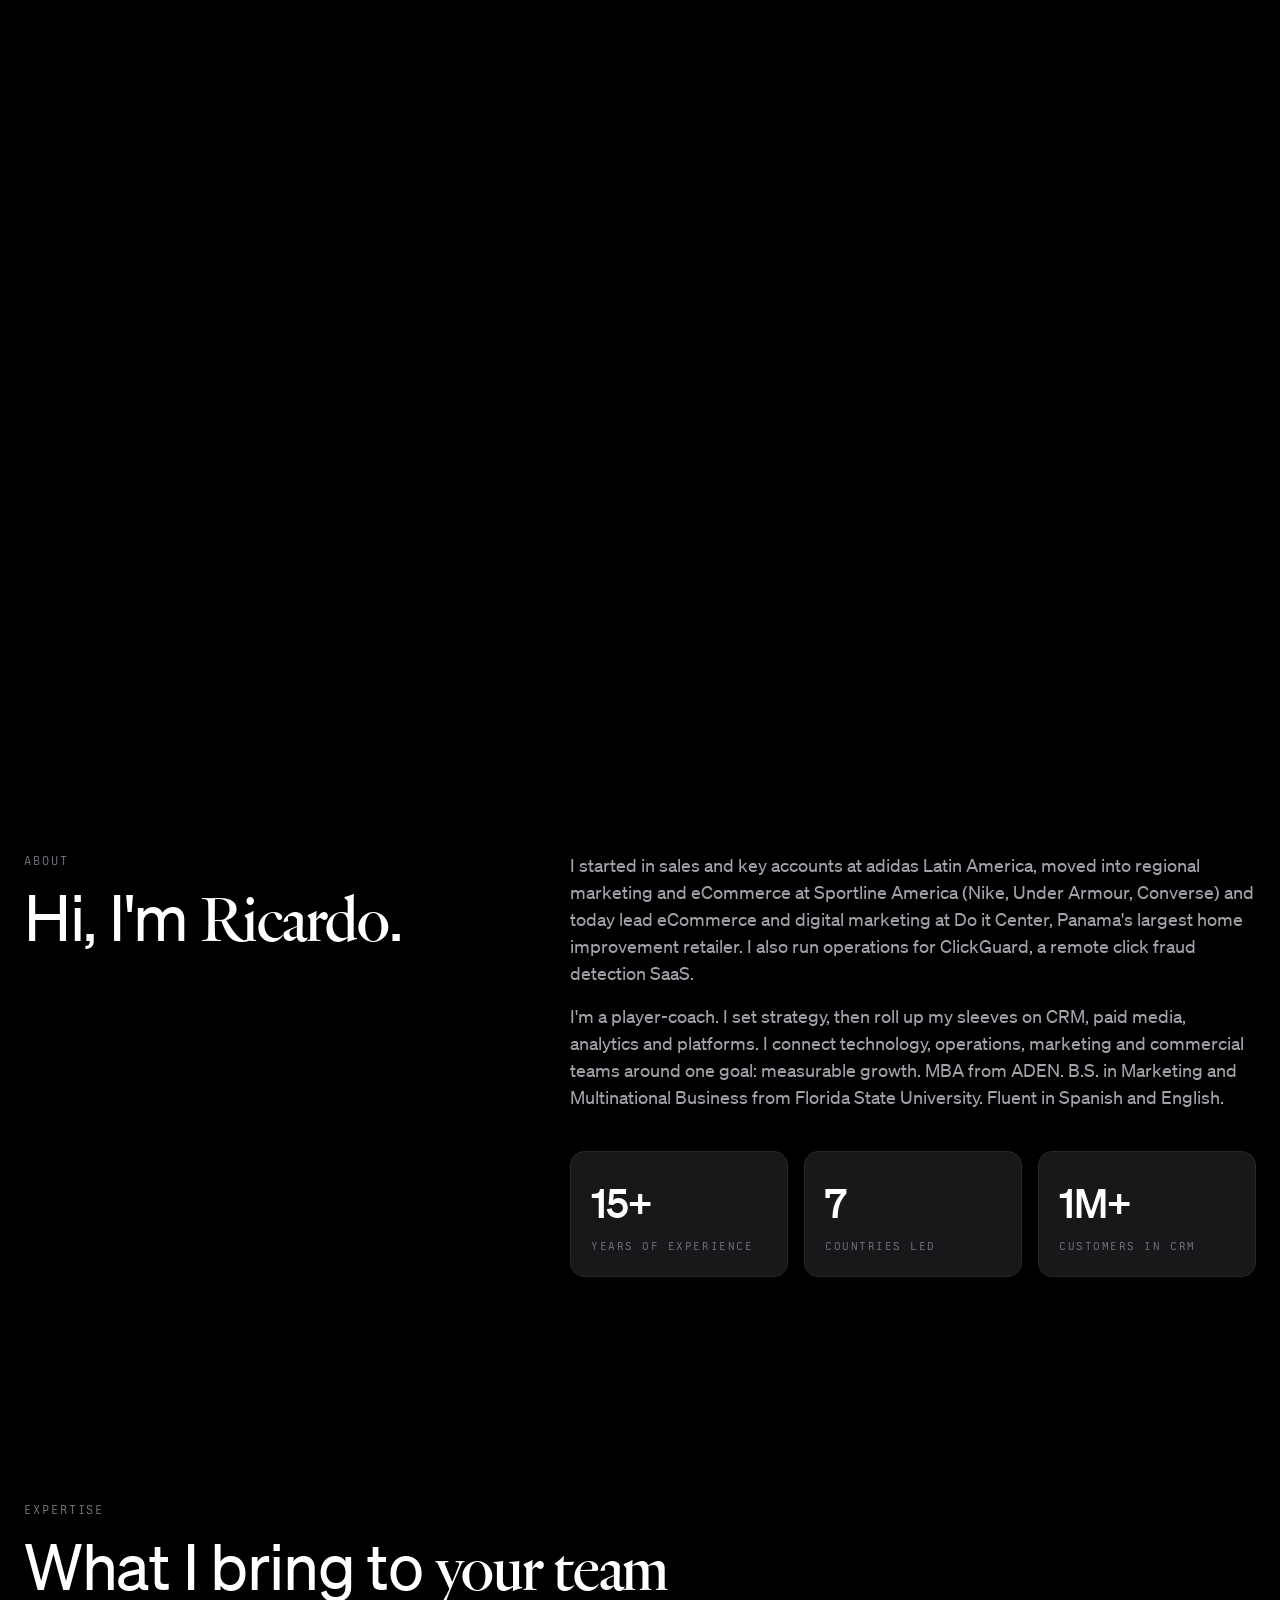
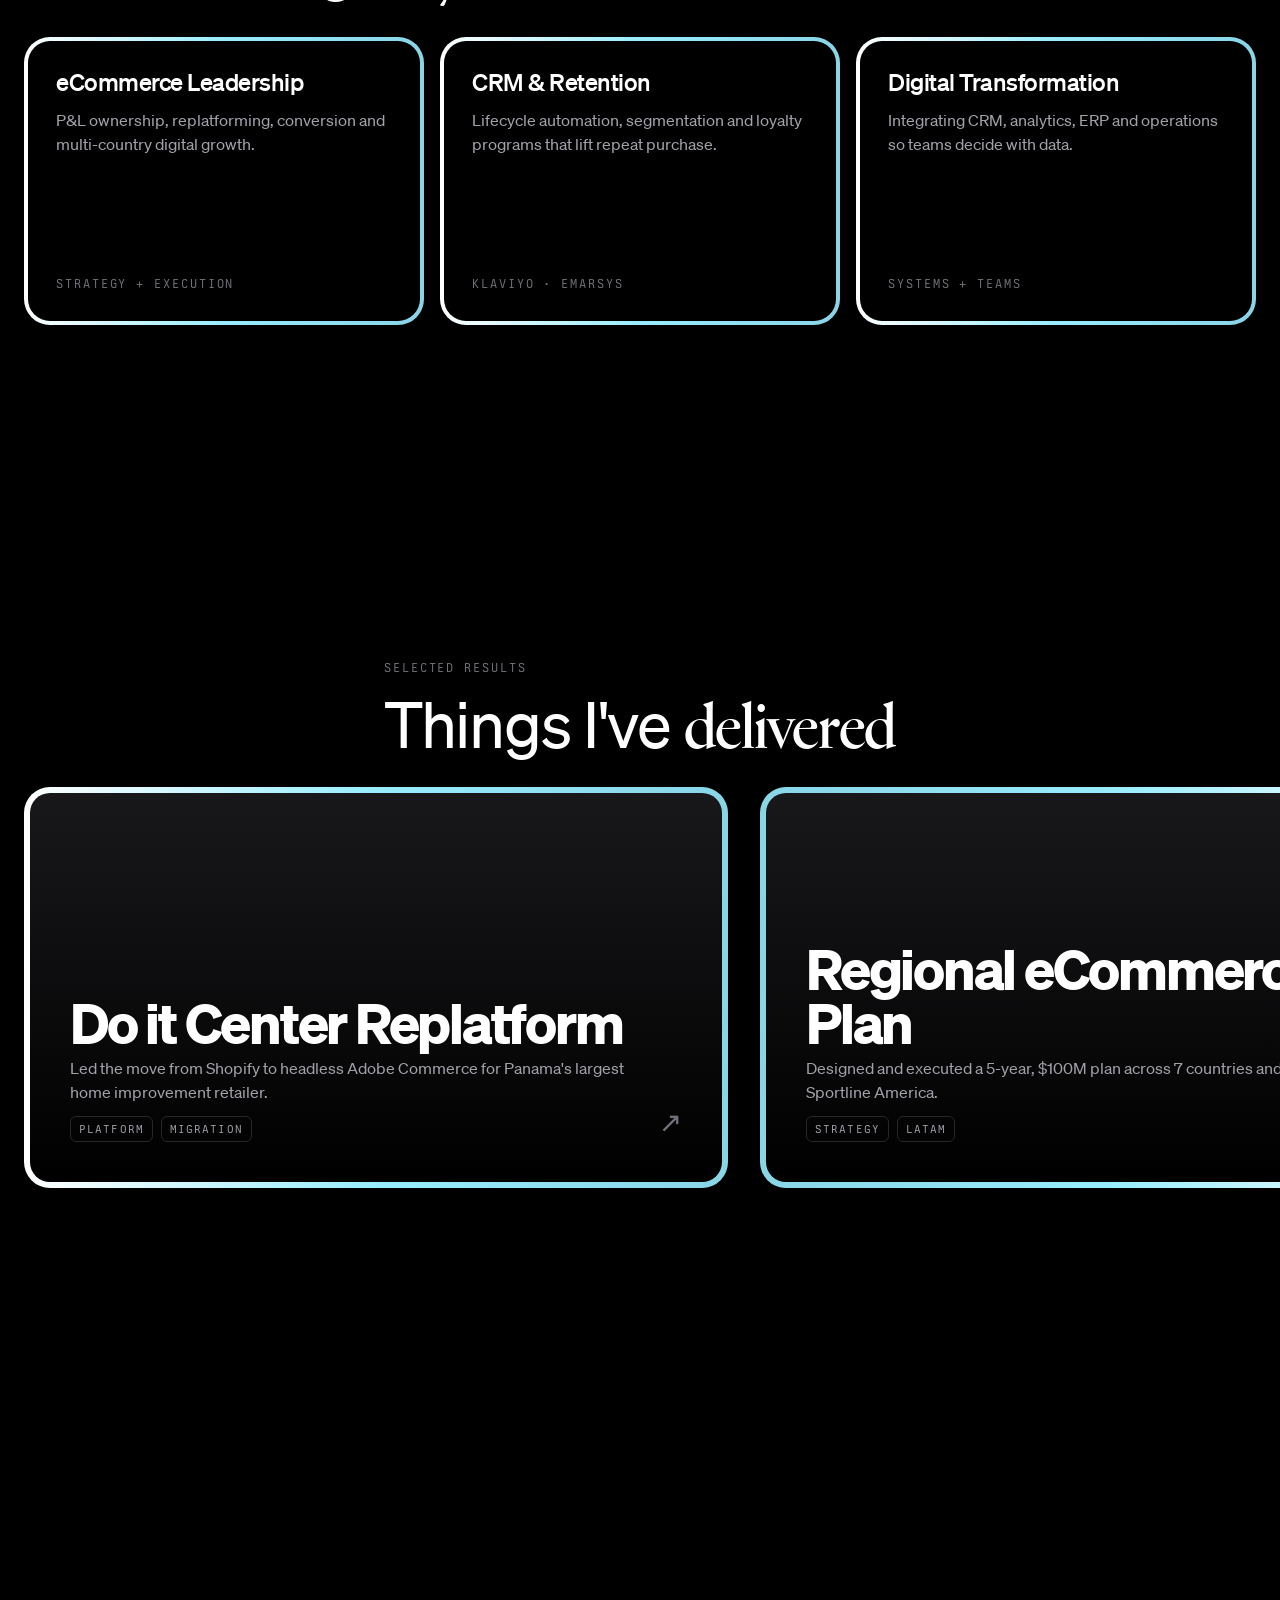
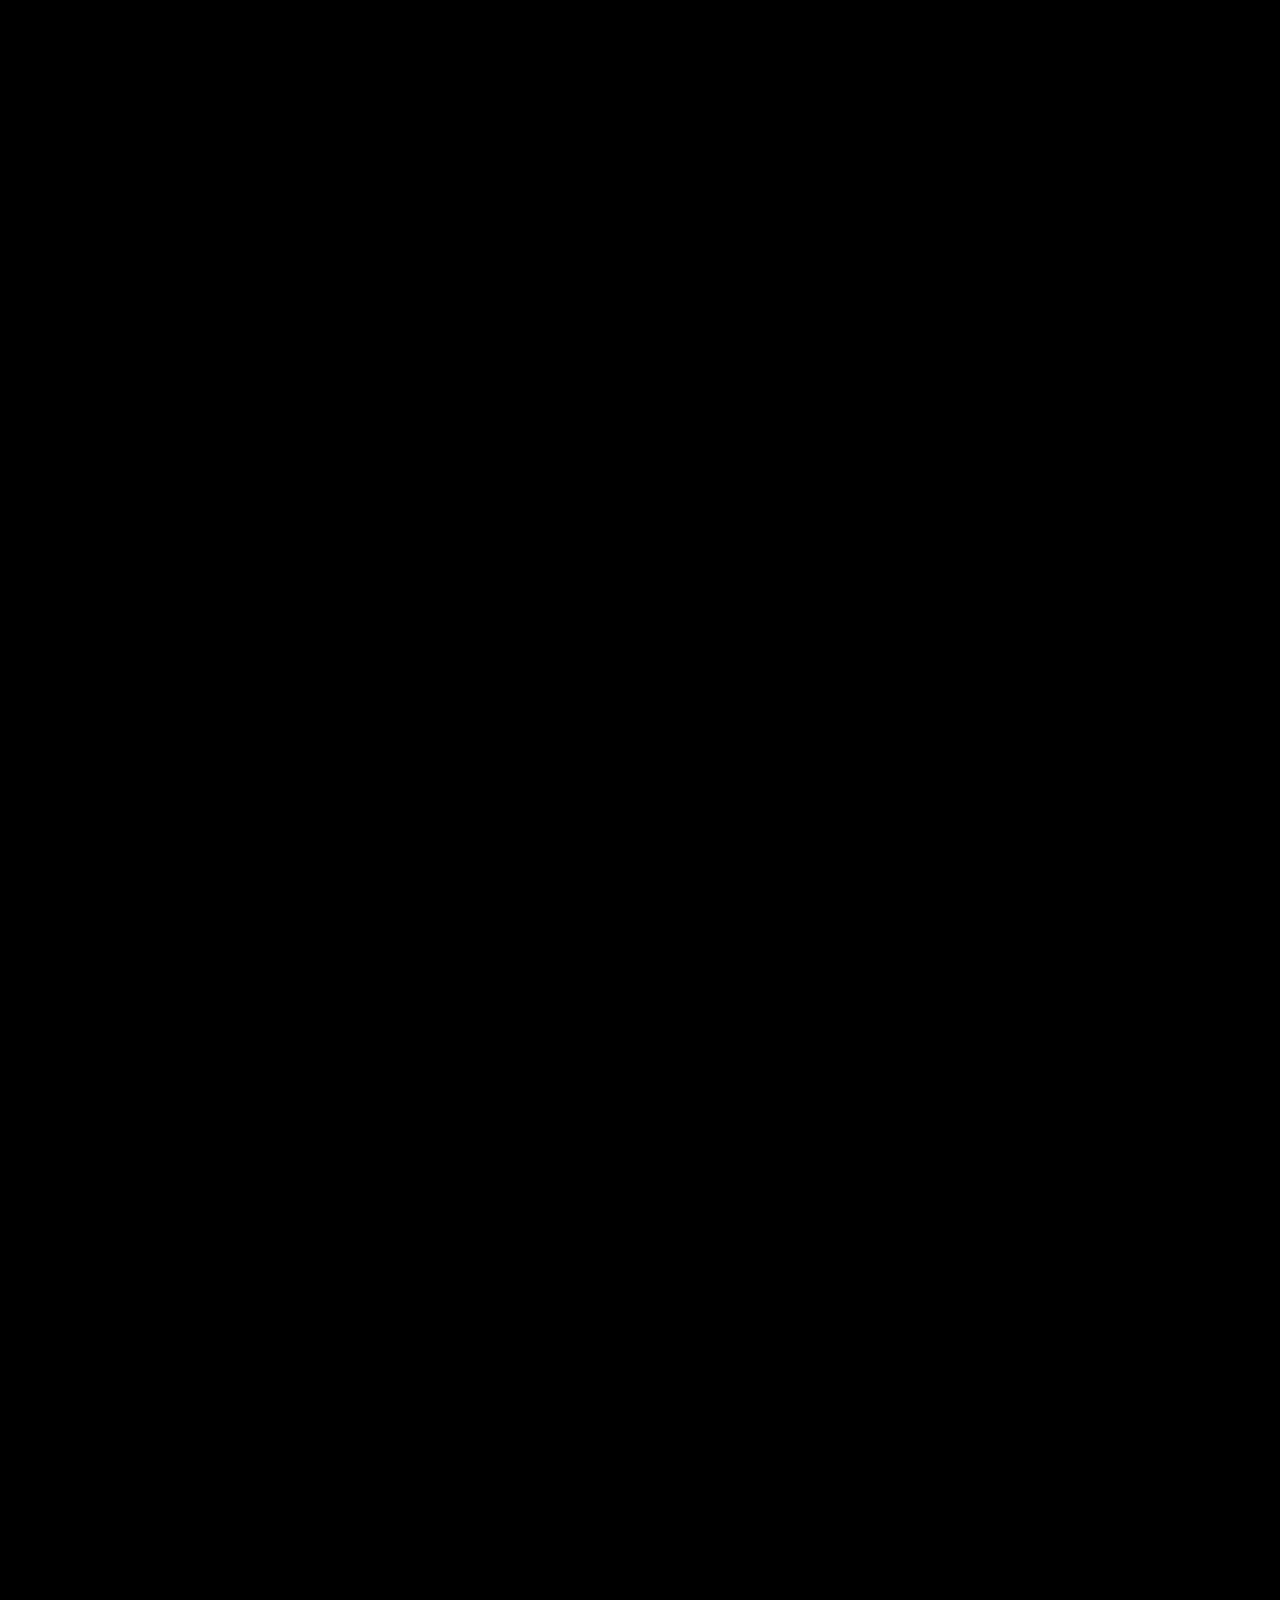
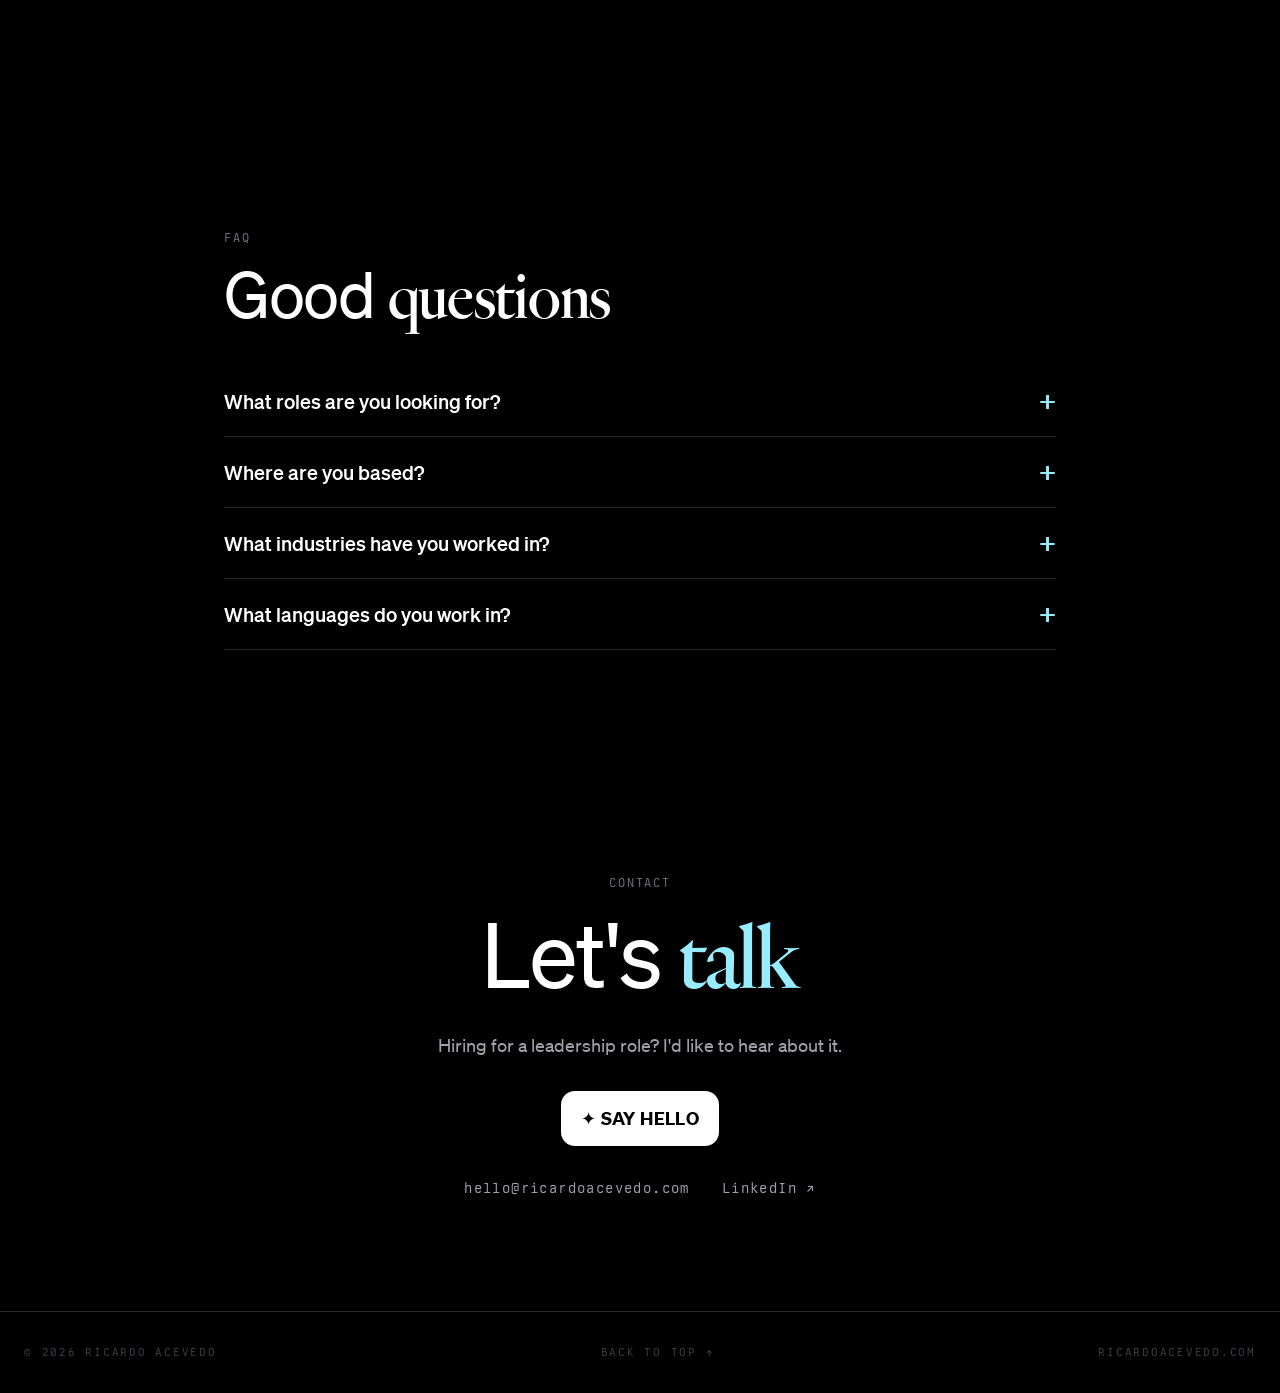
==== commit 68e47da4: "Use hello@ricardoacevedo.com as contact email Co-Authored-By: Claude Sonnet 5.5 <noreply@anthropic.c" ====
--- a/index.html
+++ b/index.html
@@ -145,9 +145,9 @@
       <h2 class="reveal">Let's <span class="serif-d">talk</span></h2>
       <p class="lead reveal">Hiring for a leadership role? I'd like to hear about it.</p>
       <div class="reveal">
-        <a class="btn btn-primary btn-start" href="mailto:ricardoacevedo@gmail.com">✦ Say hello</a>
+        <a class="btn btn-primary btn-start" href="mailto:hello@ricardoacevedo.com">✦ Say hello</a>
         <div class="contact-links">
-          <a class="mail" href="mailto:ricardoacevedo@gmail.com">ricardoacevedo@gmail.com</a>
+          <a class="mail" href="mailto:hello@ricardoacevedo.com">hello@ricardoacevedo.com</a>
           <a class="mail" href="https://linkedin.com/in/ricardoacevedo" target="_blank" rel="noopener noreferrer">LinkedIn ↗</a>
         </div>
       </div>
--- a/styles.css
+++ b/styles.css
@@ -11,6 +11,7 @@
   --pink:#ffacab;--yellow:#ffea9e;--blue:#97edff;--green:#b1ff9e;--purple:#e0a4ff;--orange:#ffbd9e;
   --sans:"Sohne",system-ui,sans-serif;--serif:"Heldane",Georgia,serif;--serif-d:"Heldane Display",Georgia,serif;--mono:"Berkeley",ui-monospace,monospace;
   --r-sm:.375rem;--r-md:.875rem;--r-lg:1.625rem;
+  --ice:linear-gradient(90deg,#ffffff,#97edff,#88d5e6);
   --ease-out:cubic-bezier(0,0,.2,1);--ease-in:cubic-bezier(.4,0,1,1);
   --pad:24px;
 }
@@ -25,7 +26,7 @@
 
 /* header */
 header{position:fixed;top:0;left:0;right:0;z-index:50;display:flex;align-items:center;justify-content:space-between;padding:20px var(--pad)}
-.logo{font-weight:700;font-size:28px;letter-spacing:-.02em;line-height:1;background:linear-gradient(90deg,var(--pink),var(--yellow),var(--green),var(--blue),var(--purple));-webkit-background-clip:text;background-clip:text;color:transparent}
+.logo{font-weight:700;font-size:28px;letter-spacing:-.02em;line-height:1;background:var(--ice);-webkit-background-clip:text;background-clip:text;color:transparent}
 .pill{display:flex;gap:4px;padding:4px;background:var(--g900);border-radius:var(--r-md)}
 .pill a{padding:8px 12px;border-radius:var(--r-md);font-weight:500;font-size:14px;color:var(--g300);transition:background .15s var(--ease-in),color .15s var(--ease-in)}
 .pill a:hover{color:var(--white)}
@@ -76,7 +77,7 @@
 .card.front .card-in{border-color:var(--g400)}
 .fan:hover .card.front .card-in{border-color:var(--blue)}
 .fan:active .card.front .card-in{transform:perspective(900px) scale(.96)}
-.card .tag{font-weight:700;font-size:13px;letter-spacing:.1em;text-transform:uppercase;padding-bottom:8px;border-bottom:1px solid var(--g800);background:linear-gradient(90deg,var(--pink),var(--yellow),var(--blue));-webkit-background-clip:text;background-clip:text;color:transparent}
+.card .tag{font-weight:700;font-size:13px;letter-spacing:.1em;text-transform:uppercase;padding-bottom:8px;border-bottom:1px solid var(--g800);background:var(--ice);-webkit-background-clip:text;background-clip:text;color:transparent}
 .card .body{flex:1;display:flex;flex-direction:column;align-items:center;justify-content:center;text-align:center;gap:10px;padding:8px 0}
 .card .body .serif{font-size:18px}
 .card .body .big{font-family:var(--serif-d);font-size:25px;color:var(--white);line-height:1.2;text-wrap:balance}
@@ -105,7 +106,7 @@
 
 /* services */
 .cards3{display:grid;grid-template-columns:repeat(auto-fit,minmax(280px,1fr));gap:16px}
-.svc{padding:4px;border-radius:var(--r-lg);background:linear-gradient(to right,var(--pink),var(--yellow),var(--blue));transition:transform .3s var(--ease-out)}
+.svc{padding:4px;border-radius:var(--r-lg);background:var(--ice);transition:transform .3s var(--ease-out)}
 .svc:hover{transform:translateY(-8px)}
 .svc>div{background:var(--black);border-radius:calc(var(--r-lg) - 4px);padding:28px;height:100%;display:flex;flex-direction:column;gap:12px;min-height:280px}
 .svc p{color:var(--g400)}
@@ -116,8 +117,8 @@
 .work-pin{position:sticky;top:0;height:100vh;padding:112px 0 40px;display:flex;flex-direction:column;justify-content:center;overflow:hidden}
 .work-head h2{margin-bottom:24px}
 .rail{display:flex;gap:32px;padding:0 var(--pad);will-change:transform;width:max-content}
-.frame{flex:0 0 min(704px,86vw);padding:6px;border-radius:var(--r-lg);background:linear-gradient(to right,var(--pink),var(--yellow),var(--blue));transition:transform .4s var(--ease-out)}
-.frame:nth-child(even){background:linear-gradient(to right,var(--blue),var(--green),var(--purple))}
+.frame{flex:0 0 min(704px,86vw);padding:6px;border-radius:var(--r-lg);background:var(--ice);transition:transform .4s var(--ease-out)}
+.frame:nth-child(even){background:linear-gradient(to left,#ffffff,#97edff,#88d5e6)}
 .frame:hover{transform:translateY(-8px) rotate(-1deg)}
 .frame-in{aspect-ratio:16/9;display:flex;justify-content:space-between;align-items:flex-end;gap:16px;padding:40px;border-radius:calc(var(--r-lg) - 6px);background:linear-gradient(to bottom,var(--g900),var(--black))}
 .frame h3{font-size:clamp(32px,5vw,56px);font-weight:700;letter-spacing:-.04em;line-height:.95;margin-bottom:8px}
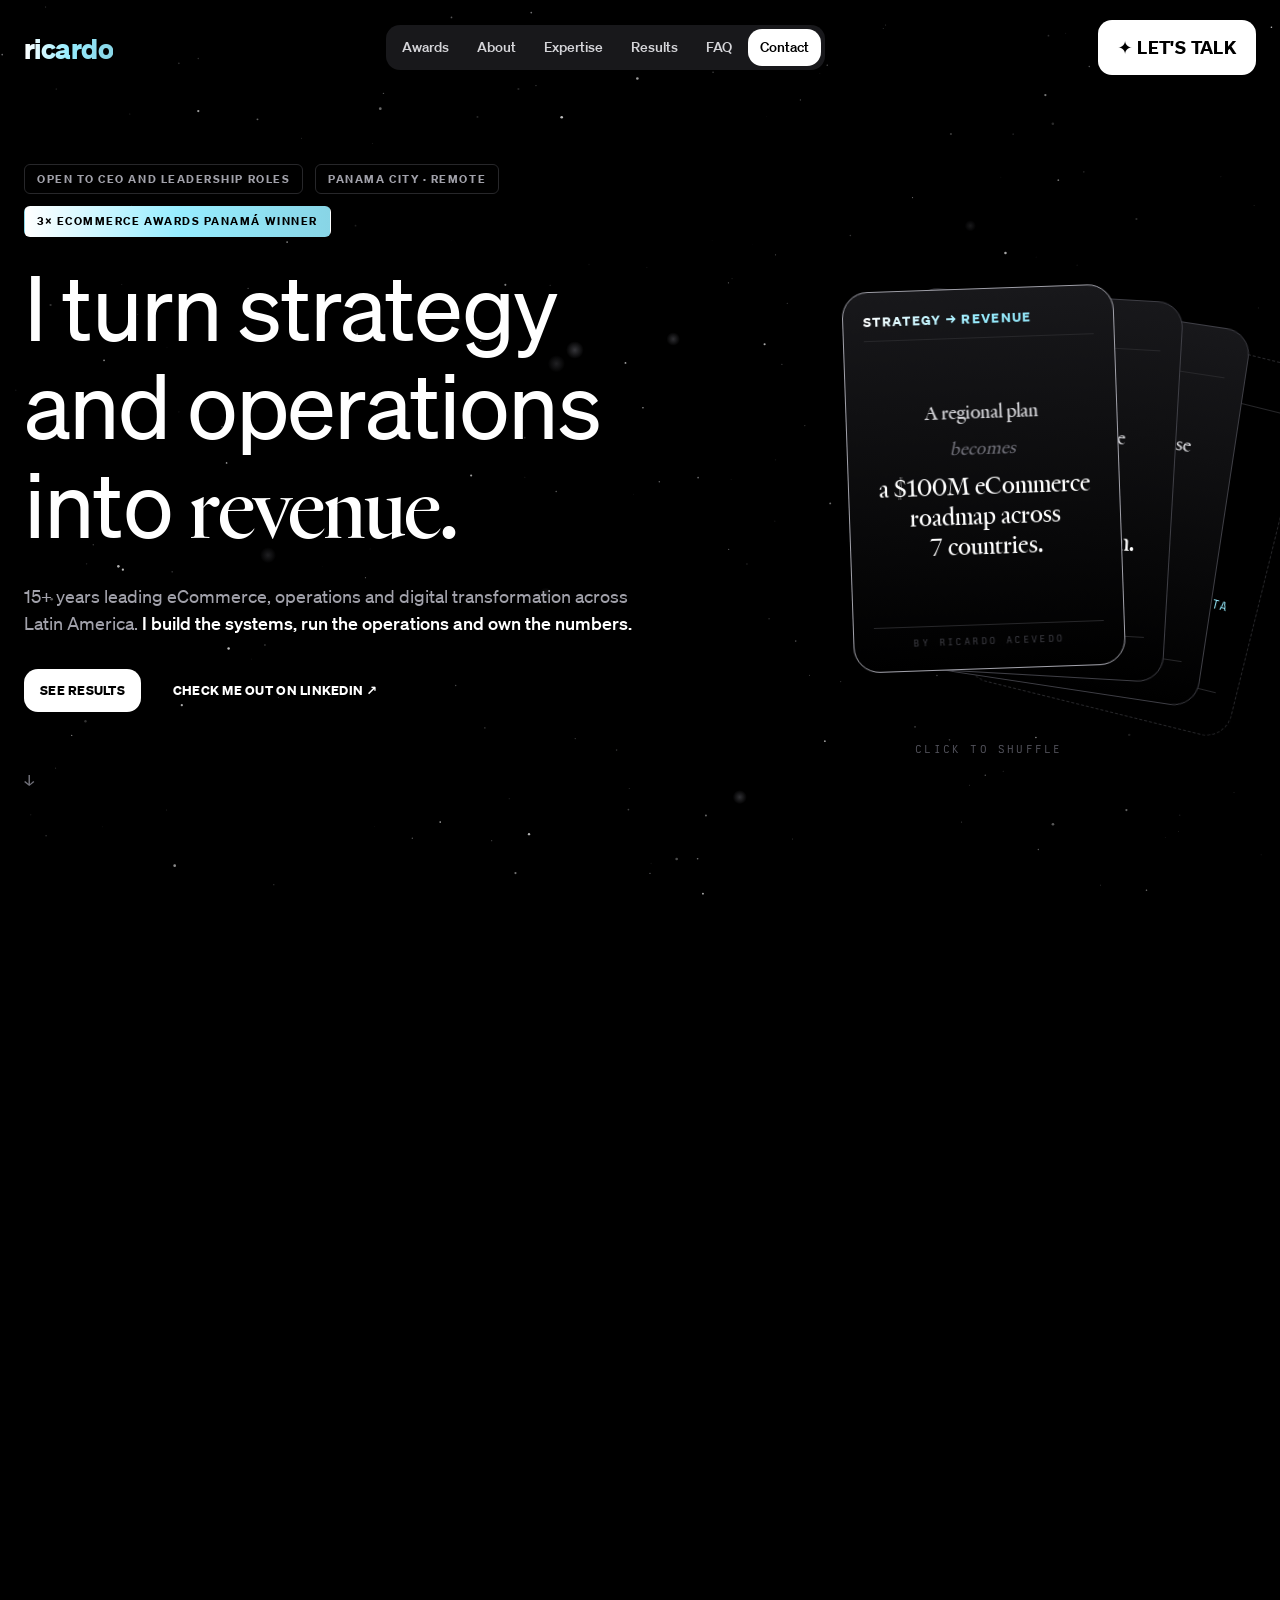
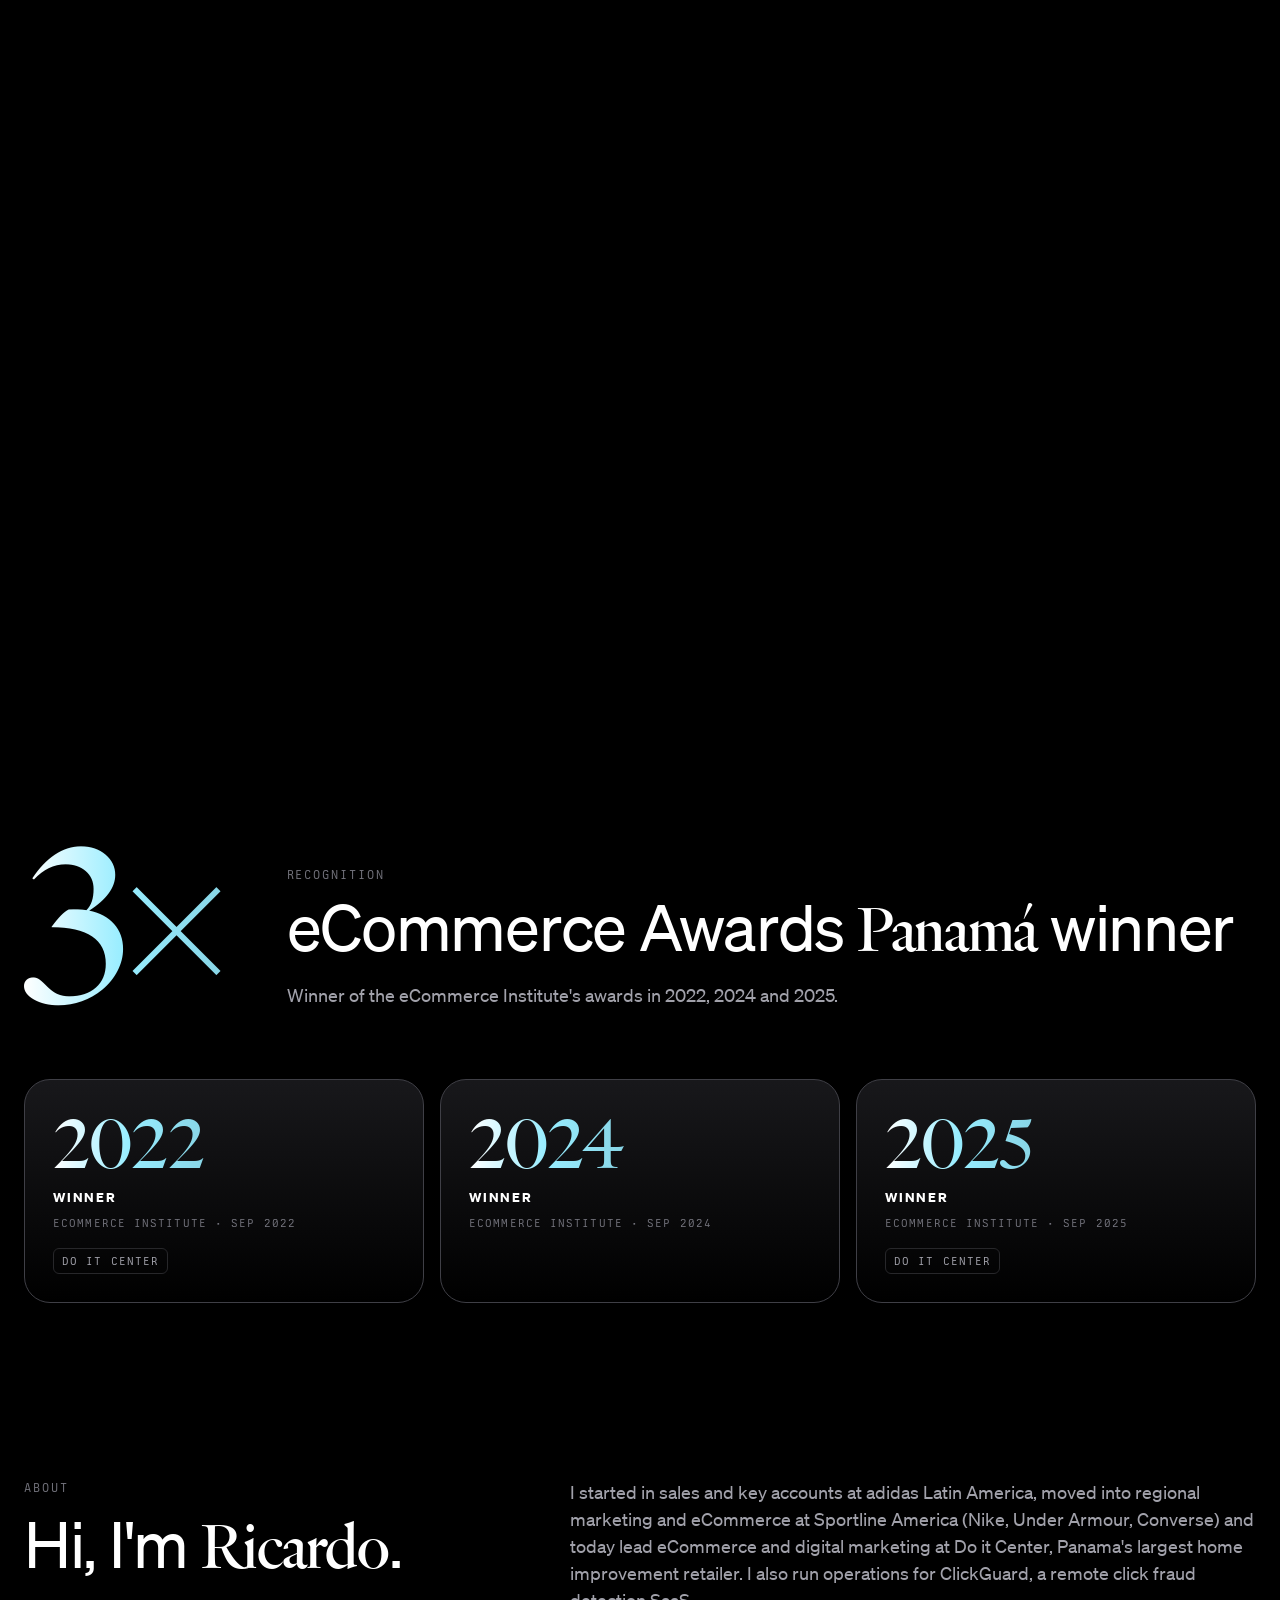
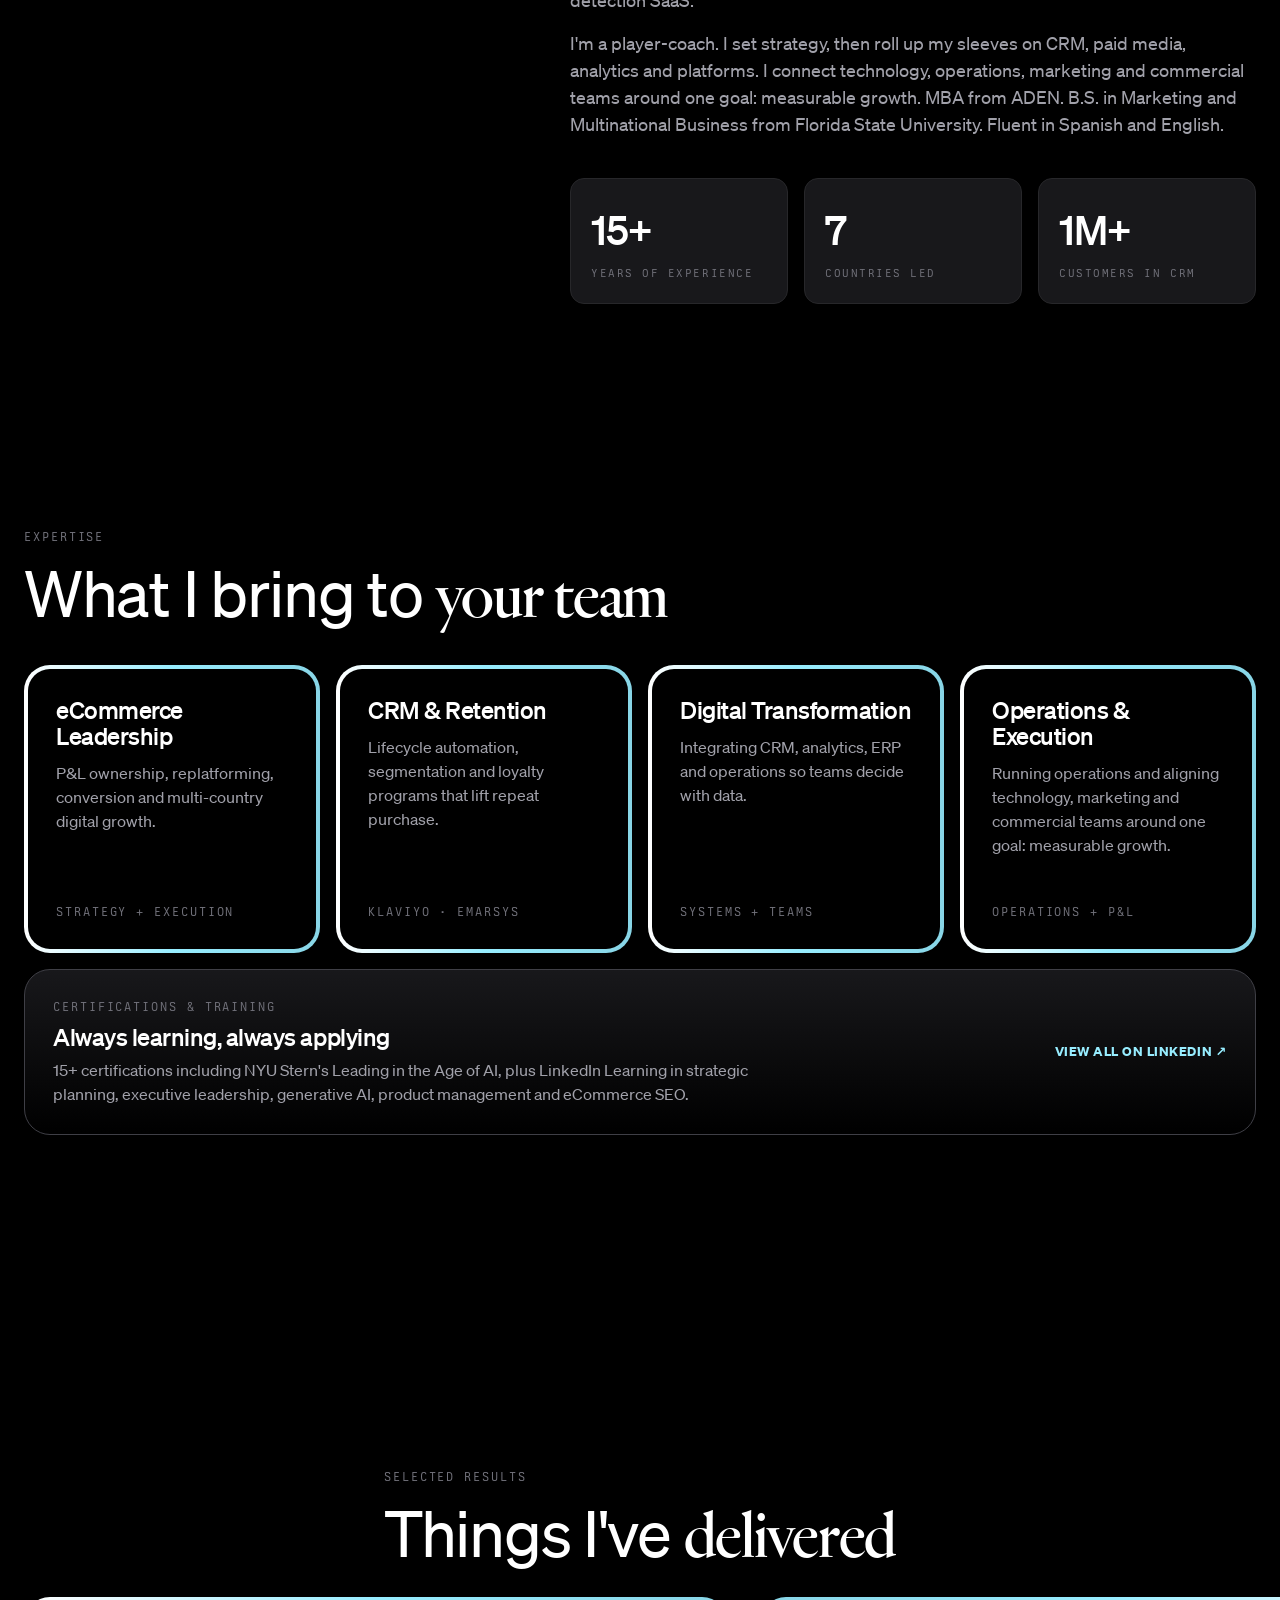
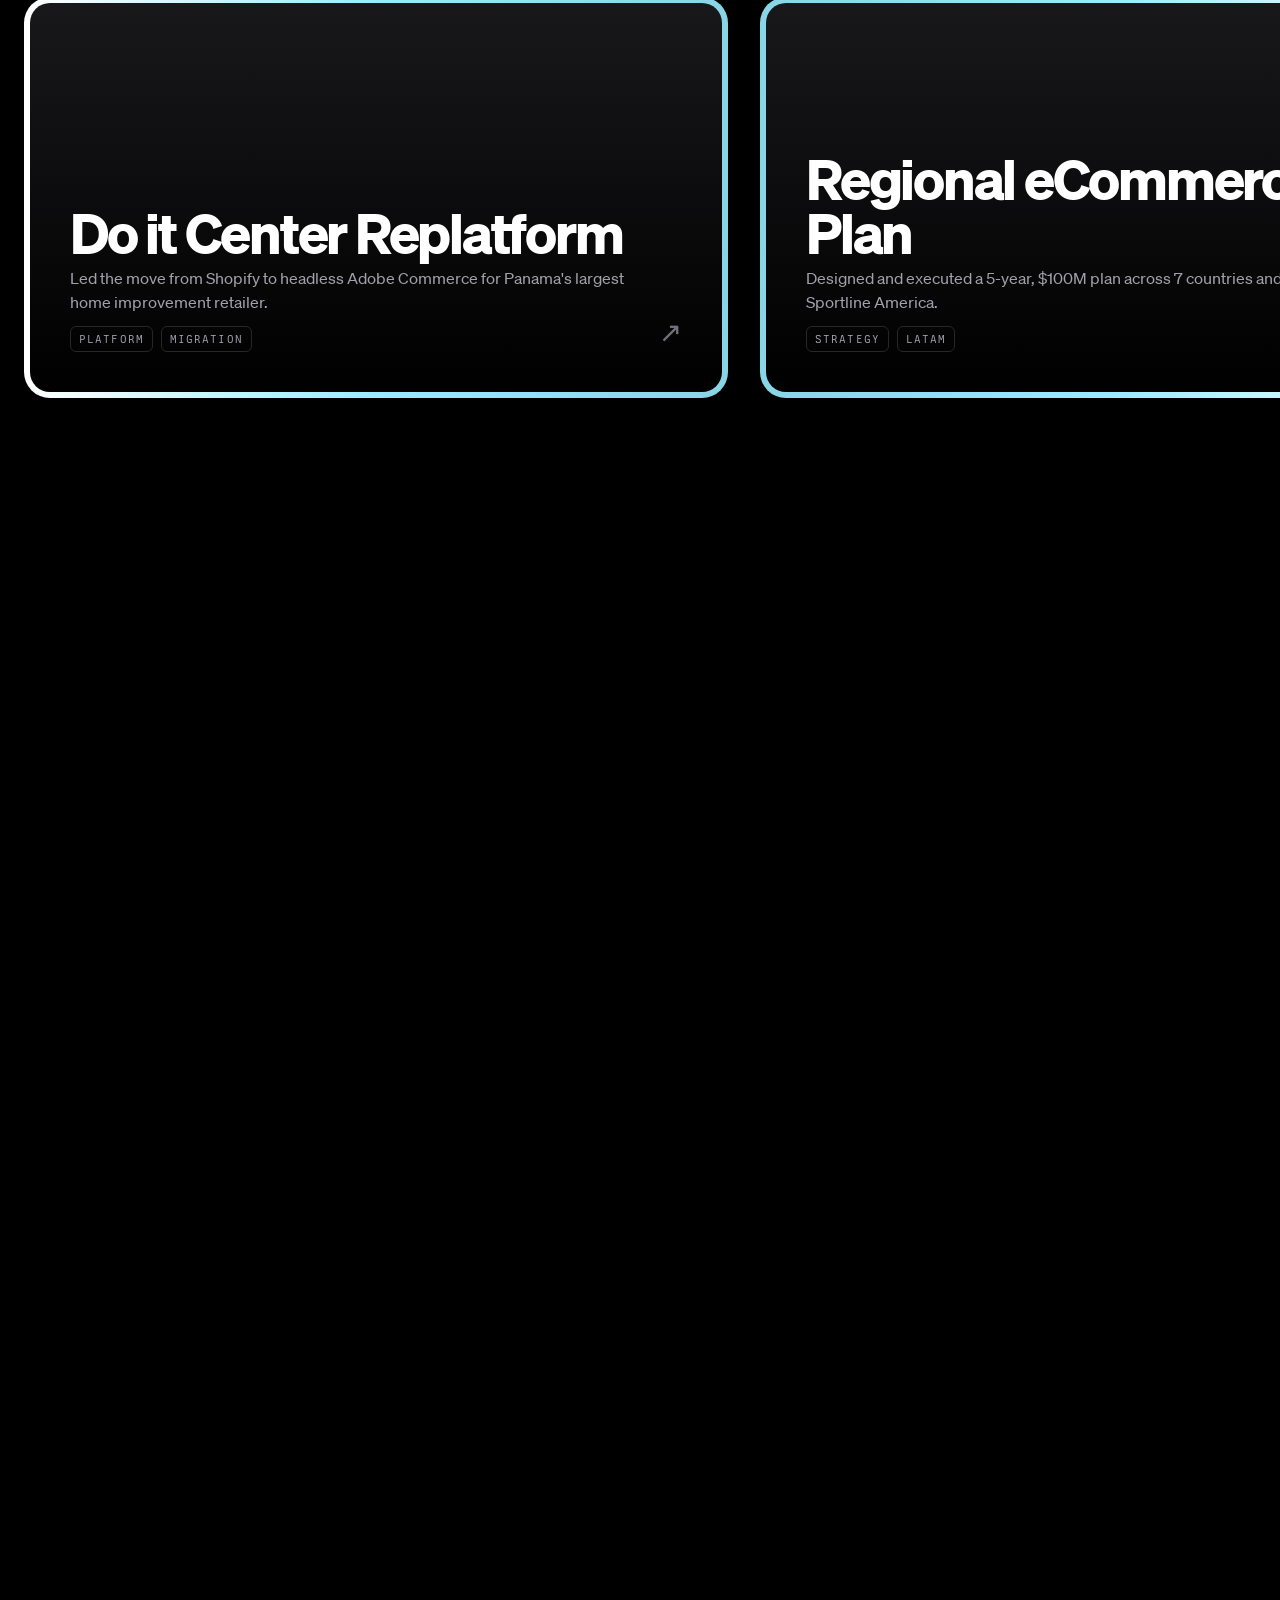
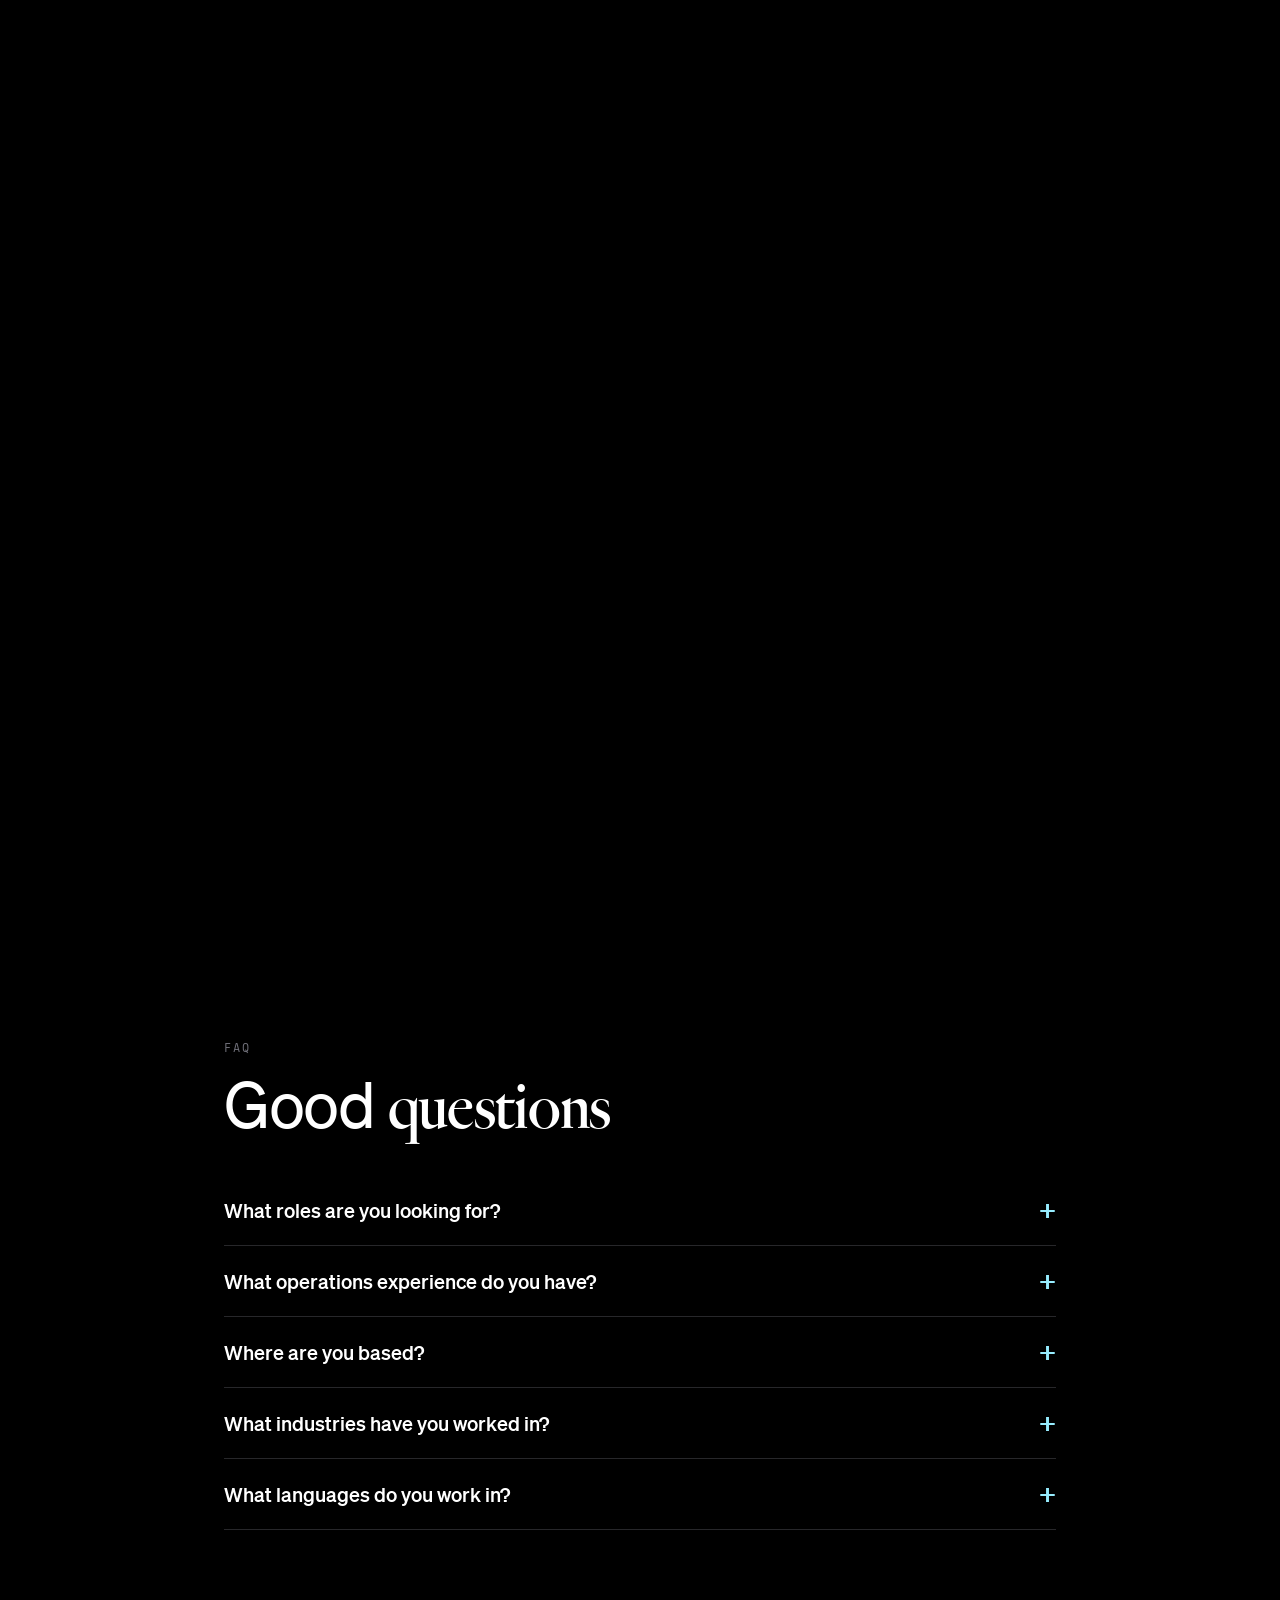
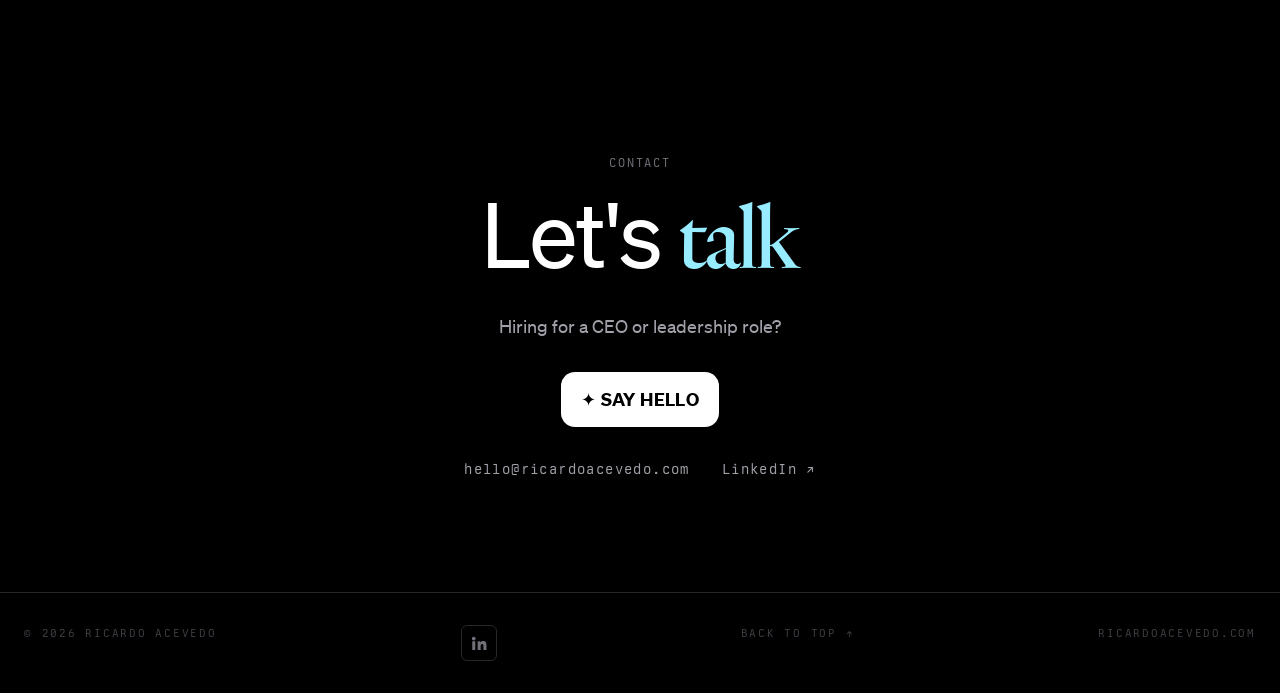
==== commit 1430fbfe: "Add awards band, certifications, operations, LinkedIn links and footer icon Co-Authored-By: Claude S" ====
--- a/index.html
+++ b/index.html
@@ -3,12 +3,12 @@
 <head>
 <meta charset="utf-8">
 <meta name="viewport" content="width=device-width,initial-scale=1">
-<title>Ricardo Acevedo | eCommerce &amp; Digital Transformation Leader</title>
-<meta name="description" content="Director of eCommerce and digital leader with 15+ years scaling revenue, CRM and digital platforms across Latin America.">
+<title>Ricardo Acevedo | eCommerce, Digital &amp; Operations Leader</title>
+<meta name="description" content="eCommerce, digital and operations leader seeking a CEO role. 15+ years scaling revenue, CRM and platforms across Latin America. 3x eCommerce Awards Panamá winner.">
 <link rel="canonical" href="https://ricardoacevedo.com/">
 <meta property="og:type" content="website">
-<meta property="og:title" content="Ricardo Acevedo | eCommerce &amp; Digital Transformation Leader">
-<meta property="og:description" content="Director of eCommerce and digital leader with 15+ years scaling revenue, CRM and digital platforms across Latin America.">
+<meta property="og:title" content="Ricardo Acevedo | eCommerce, Digital &amp; Operations Leader">
+<meta property="og:description" content="eCommerce, digital and operations leader seeking a CEO role. 15+ years scaling revenue, CRM and platforms across Latin America. 3x eCommerce Awards Panamá winner.">
 <meta property="og:url" content="https://ricardoacevedo.com/">
 <meta name="theme-color" content="#000000">
 <link rel="icon" href="data:image/svg+xml,%3Csvg xmlns='http://www.w3.org/2000/svg' viewBox='0 0 64 64'%3E%3Crect width='64' height='64' rx='14' fill='%23000'/%3E%3Ctext x='32' y='44' font-size='36' font-family='sans-serif' font-weight='700' text-anchor='middle' fill='%2397edff'%3Era%3C/text%3E%3C/svg%3E">
@@ -21,7 +21,8 @@
 <header>
   <a href="#top" class="logo" aria-label="Ricardo Acevedo, home">ricardo</a>
   <nav class="pill" aria-label="Primary">
-    <a href="#about" class="active">About</a>
+    <a href="#awards" class="active">Awards</a>
+    <a href="#about">About</a>
     <a href="#services">Expertise</a>
     <a href="#work">Results</a>
     <a href="#faq">FAQ</a>
@@ -37,14 +38,15 @@
     <div class="wrap grid">
       <div>
         <div class="badges">
-          <span class="badge">Open to leadership roles</span>
+          <span class="badge">Open to CEO and leadership roles</span>
           <span class="badge">Panama City · Remote</span>
-        </div>
-        <h1>I turn digital strategy into <span class="serif-d">revenue.</span></h1>
-        <p class="lead">15+ years leading eCommerce, CRM and digital transformation across Latin America. <strong>I build the systems, lead the teams and own the numbers.</strong></p>
+          <span class="badge badge-ice">3× eCommerce Awards Panamá winner</span>
+        </div>
+        <h1>I turn strategy and operations into <span class="serif-d">revenue.</span></h1>
+        <p class="lead">15+ years leading eCommerce, operations and digital transformation across Latin America. <strong>I build the systems, run the operations and own the numbers.</strong></p>
         <div class="cta">
           <a href="#work" class="btn btn-primary">See results</a>
-          <a href="cv.pdf" class="btn btn-ghost">Download CV</a>
+          <a href="https://www.linkedin.com/in/ricardoacevedo/" target="_blank" rel="noopener noreferrer" class="btn btn-ghost">Check me out on LinkedIn ↗</a>
         </div>
         <a href="#about" class="scroll-cue" aria-label="Scroll down">↓</a>
       </div>
@@ -75,6 +77,25 @@
   </section>
 
   </div>
+
+  <!-- AWARDS -->
+  <section id="awards" class="awards">
+    <div class="wrap">
+      <div class="awards-head reveal">
+        <div class="awards-count" aria-hidden="true">3×</div>
+        <div>
+          <p class="eyebrow">Recognition</p>
+          <h2>eCommerce Awards <span class="serif-d">Panamá</span> winner</h2>
+          <p class="lead">Winner of the eCommerce Institute's awards in 2022, 2024 and 2025.</p>
+        </div>
+      </div>
+      <div class="medals">
+        <a class="medal reveal" href="https://www.linkedin.com/in/ricardoacevedo/details/honors/" target="_blank" rel="noopener noreferrer"><span class="medal-year">2022</span><span class="medal-t">Winner</span><span class="medal-s">eCommerce Institute · Sep 2022</span><span class="chip">Do it Center</span></a>
+        <a class="medal reveal" href="https://www.linkedin.com/in/ricardoacevedo/details/honors/" target="_blank" rel="noopener noreferrer"><span class="medal-year">2024</span><span class="medal-t">Winner</span><span class="medal-s">eCommerce Institute · Sep 2024</span></a>
+        <a class="medal reveal" href="https://www.linkedin.com/in/ricardoacevedo/details/honors/" target="_blank" rel="noopener noreferrer"><span class="medal-year">2025</span><span class="medal-t">Winner</span><span class="medal-s">eCommerce Institute · Sep 2025</span><span class="chip">Do it Center</span></a>
+      </div>
+    </div>
+  </section>
 
   <!-- ABOUT -->
   <section id="about">
@@ -104,7 +125,16 @@
         <article class="svc reveal"><div><h3>eCommerce Leadership</h3><p>P&amp;L ownership, replatforming, conversion and multi-country digital growth.</p><span class="eyebrow">Strategy + Execution</span></div></article>
         <article class="svc reveal"><div><h3>CRM &amp; Retention</h3><p>Lifecycle automation, segmentation and loyalty programs that lift repeat purchase.</p><span class="eyebrow">Klaviyo · Emarsys</span></div></article>
         <article class="svc reveal"><div><h3>Digital Transformation</h3><p>Integrating CRM, analytics, ERP and operations so teams decide with data.</p><span class="eyebrow">Systems + Teams</span></div></article>
-      </div>
+        <article class="svc reveal"><div><h3>Operations &amp; Execution</h3><p>Running operations and aligning technology, marketing and commercial teams around one goal: measurable growth.</p><span class="eyebrow">Operations + P&amp;L</span></div></article>
+      </div>
+      <a class="cert reveal" href="https://www.linkedin.com/in/ricardoacevedo/details/certifications/" target="_blank" rel="noopener noreferrer">
+        <div>
+          <p class="eyebrow">Certifications &amp; training</p>
+          <h3>Always learning, always applying</h3>
+          <p>15+ certifications including NYU Stern's Leading in the Age of AI, plus LinkedIn Learning in strategic planning, executive leadership, generative AI, product management and eCommerce SEO.</p>
+        </div>
+        <span class="cert-link">View all on LinkedIn ↗</span>
+      </a>
     </div>
   </section>
 
@@ -130,7 +160,8 @@
       <p class="eyebrow reveal">FAQ</p>
       <h2 class="reveal">Good <span class="serif-d">questions</span></h2>
       <div class="reveal">
-        <details><summary>What roles are you looking for?</summary><p>Director-level and above roles in eCommerce, digital, marketing or operations. Regional scope is a plus.</p></details>
+        <details><summary>What roles are you looking for?</summary><p>CEO and executive roles, plus Director-level and above in eCommerce, digital, marketing or operations. Regional scope is a plus.</p></details>
+        <details><summary>What operations experience do you have?</summary><p>I run operations for ClickGuard, a remote click fraud detection SaaS. Across retail and eCommerce I connect technology, operations, marketing and commercial teams around measurable growth.</p></details>
         <details><summary>Where are you based?</summary><p>Panama City. Open to remote, hybrid and regional roles across Latin America and the US.</p></details>
         <details><summary>What industries have you worked in?</summary><p>Sportswear, retail, home improvement, consumer goods and SaaS.</p></details>
         <details><summary>What languages do you work in?</summary><p>Spanish and English, fully fluent in both.</p></details>
@@ -143,7 +174,7 @@
     <div class="wrap">
       <p class="eyebrow reveal">Contact</p>
       <h2 class="reveal">Let's <span class="serif-d">talk</span></h2>
-      <p class="lead reveal">Hiring for a leadership role? I'd like to hear about it.</p>
+      <p class="lead reveal">Hiring for a CEO or leadership role?</p>
       <div class="reveal">
         <a class="btn btn-primary btn-start" href="mailto:hello@ricardoacevedo.com">✦ Say hello</a>
         <div class="contact-links">
@@ -158,6 +189,7 @@
 <footer>
   <div class="wrap">
     <span>© <span id="yr">2026</span> Ricardo Acevedo</span>
+    <a class="social" href="https://www.linkedin.com/in/ricardoacevedo/" target="_blank" rel="noopener noreferrer" aria-label="Ricardo Acevedo on LinkedIn"><svg viewBox="0 0 24 24" width="18" height="18" fill="currentColor" aria-hidden="true"><path d="M4.98 3.5a2.5 2.5 0 1 1 0 5 2.5 2.5 0 0 1 0-5ZM3 9.75h4v11.5H3V9.75Zm6.5 0h3.83v1.57h.06c.53-1 1.84-2.07 3.78-2.07 4.04 0 4.78 2.66 4.78 6.12v5.88h-4v-5.2c0-1.24-.02-2.84-1.73-2.84-1.73 0-2 1.35-2 2.75v5.29h-4V9.75Z"/></svg></a>
     <span><a href="#top">Back to top ↑</a></span>
     <span>ricardoacevedo.com</span>
   </div>
--- a/styles.css
+++ b/styles.css
@@ -160,3 +160,27 @@
   *,*::before,*::after{animation-duration:.01ms!important;animation-iteration-count:1!important;transition-duration:.01ms!important;scroll-behavior:auto!important}
   .reveal{opacity:1;transform:none}
 }
+
+/* awards */
+.awards{padding:96px 0 64px}
+.awards-head{display:flex;align-items:center;gap:clamp(24px,5vw,72px);margin-bottom:40px;flex-wrap:wrap}
+.awards-head h2{margin:8px 0 16px}
+.awards-count{font-family:var(--serif-d);font-size:clamp(120px,18vw,240px);line-height:.8;letter-spacing:-.04em;background:var(--ice);-webkit-background-clip:text;background-clip:text;color:transparent;padding-bottom:.08em}
+.medals{display:grid;grid-template-columns:repeat(auto-fit,minmax(240px,1fr));gap:16px}
+.medal{display:flex;flex-direction:column;align-items:flex-start;gap:8px;padding:28px;border:1px solid var(--g700);border-radius:var(--r-lg);background:linear-gradient(to bottom,var(--g900),var(--black));transition:border-color .25s var(--ease-out),transform .3s var(--ease-out)}
+.medal:hover{border-color:var(--blue);transform:translateY(-8px)}
+.medal-year{font-family:var(--serif-d);font-size:72px;line-height:1;background:var(--ice);-webkit-background-clip:text;background-clip:text;color:transparent}
+.medal-t{font-weight:700;font-size:13px;letter-spacing:.14em;text-transform:uppercase}
+.medal-s{font-family:var(--mono);font-size:11px;letter-spacing:.1em;text-transform:uppercase;color:var(--g500);margin-bottom:8px}
+.badge-ice{color:var(--black);background:var(--ice);border-color:transparent}
+
+/* certifications band */
+.cert{display:flex;justify-content:space-between;align-items:center;gap:24px;flex-wrap:wrap;margin-top:16px;padding:28px;border:1px solid var(--g700);border-radius:var(--r-lg);background:linear-gradient(to bottom,var(--g900),var(--black));transition:border-color .25s var(--ease-out),transform .3s var(--ease-out)}
+.cert:hover{border-color:var(--blue);transform:translateY(-4px)}
+.cert h3{margin:8px 0}
+.cert p:not(.eyebrow){color:var(--g400);max-width:760px}
+.cert-link{font-weight:700;font-size:13px;letter-spacing:.04em;text-transform:uppercase;color:var(--blue);white-space:nowrap}
+
+/* footer social */
+.social{display:inline-flex;align-items:center;justify-content:center;width:36px;height:36px;border:1px solid var(--g800);border-radius:var(--r-sm);color:var(--g500);transition:color .15s,border-color .15s,transform .2s var(--ease-out)}
+.social:hover{color:var(--blue);border-color:var(--blue);transform:translateY(-2px)}
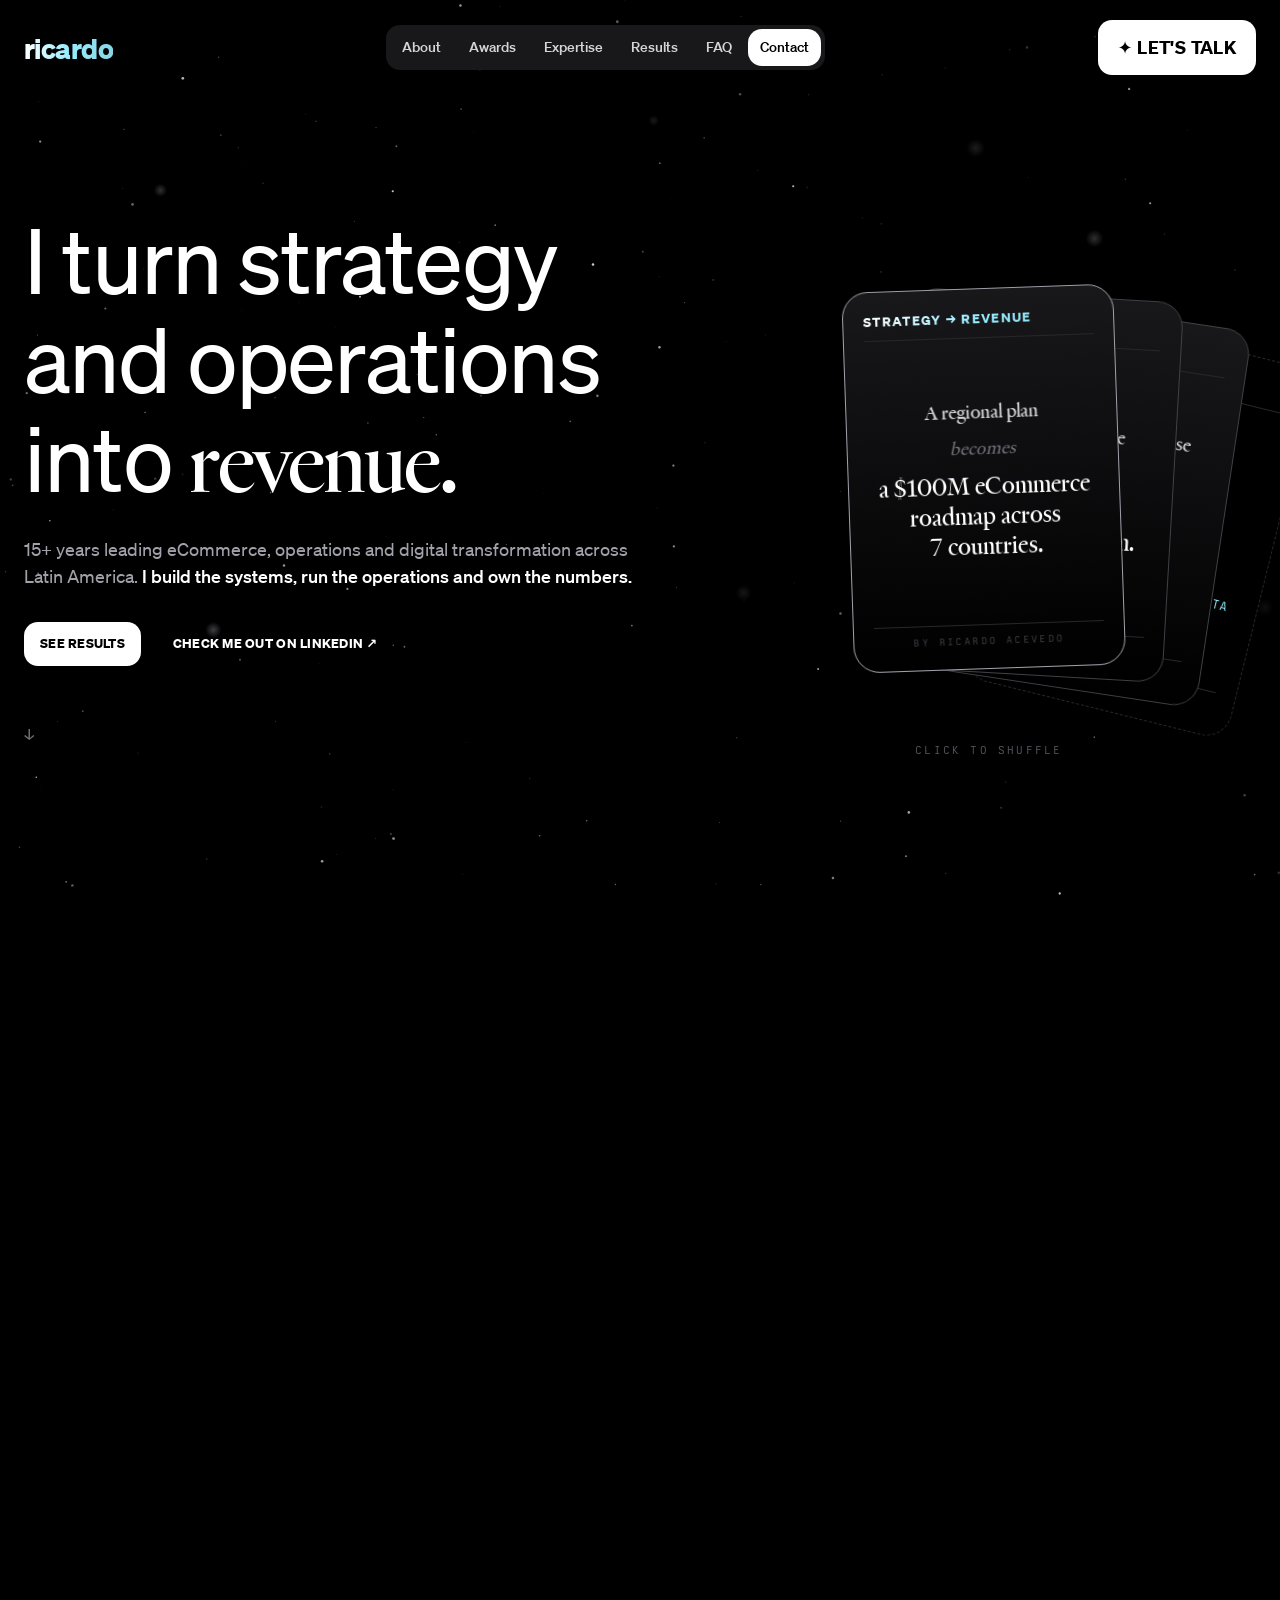
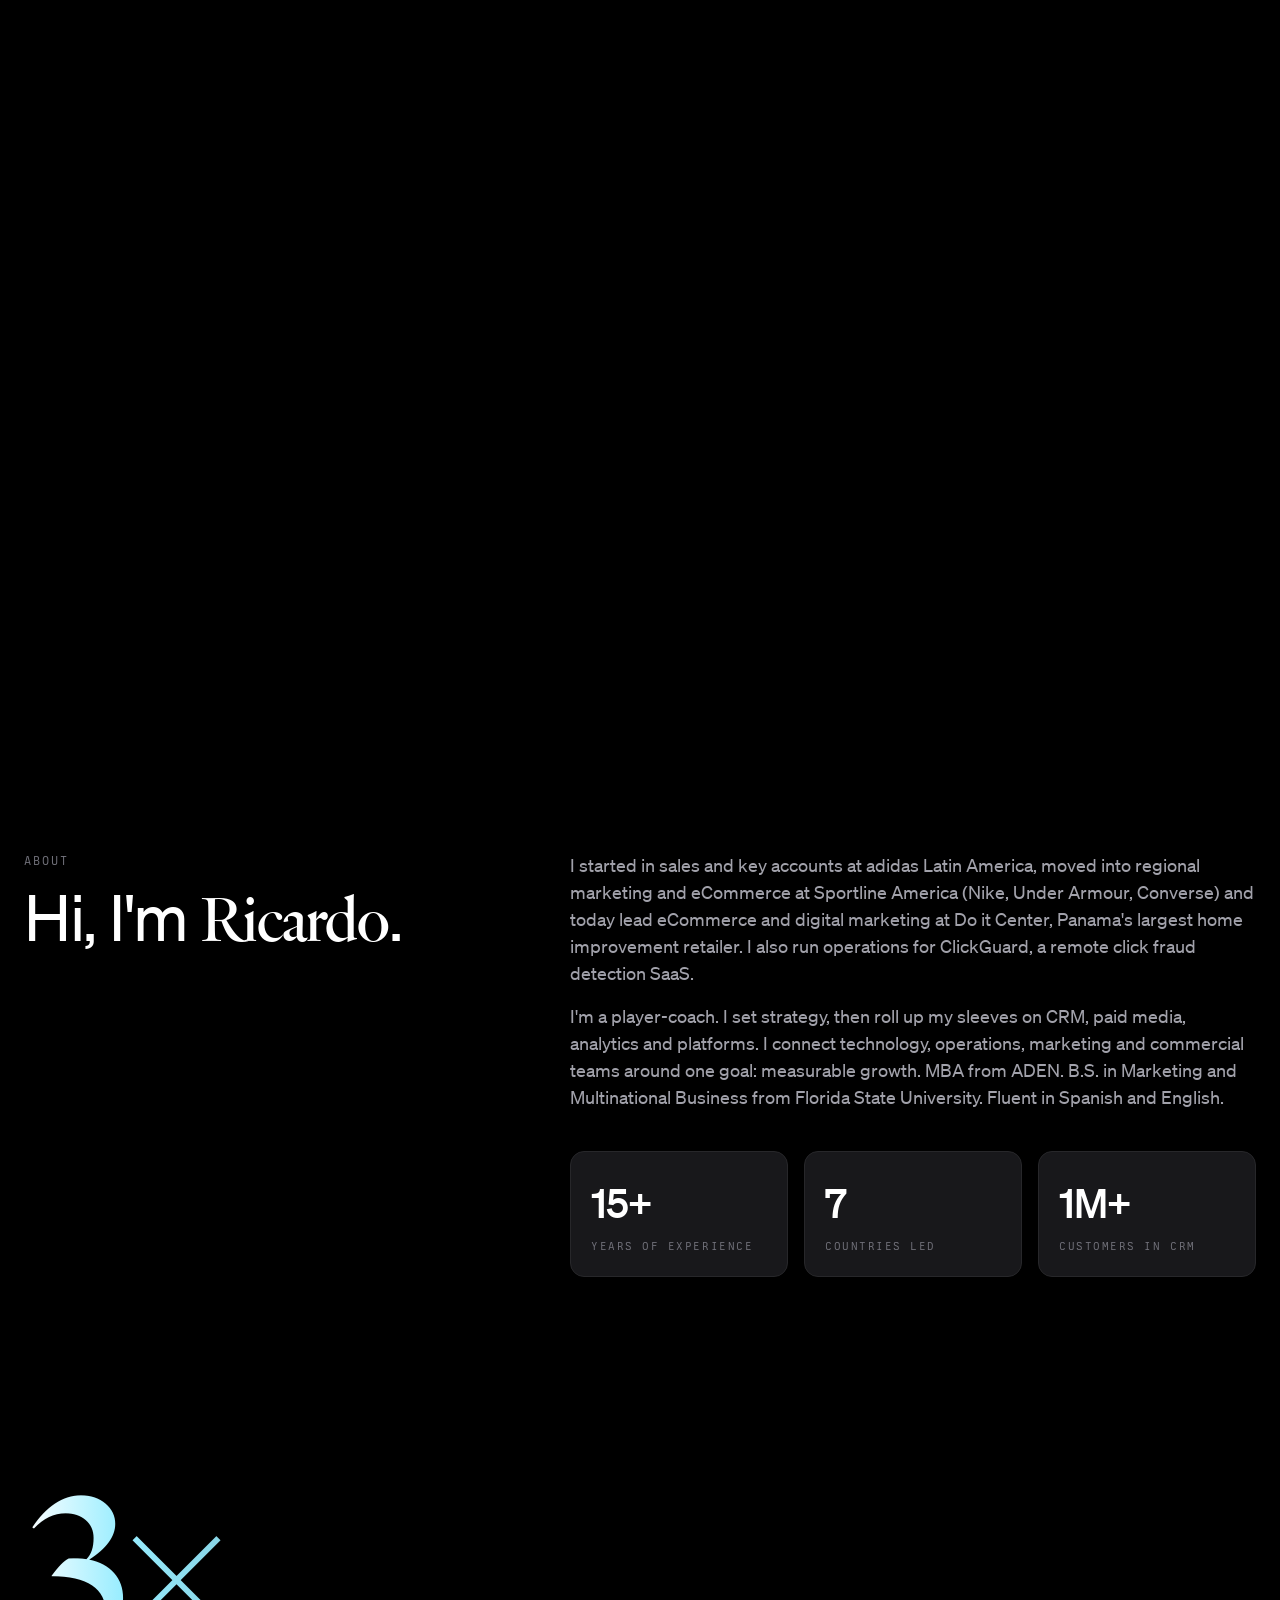
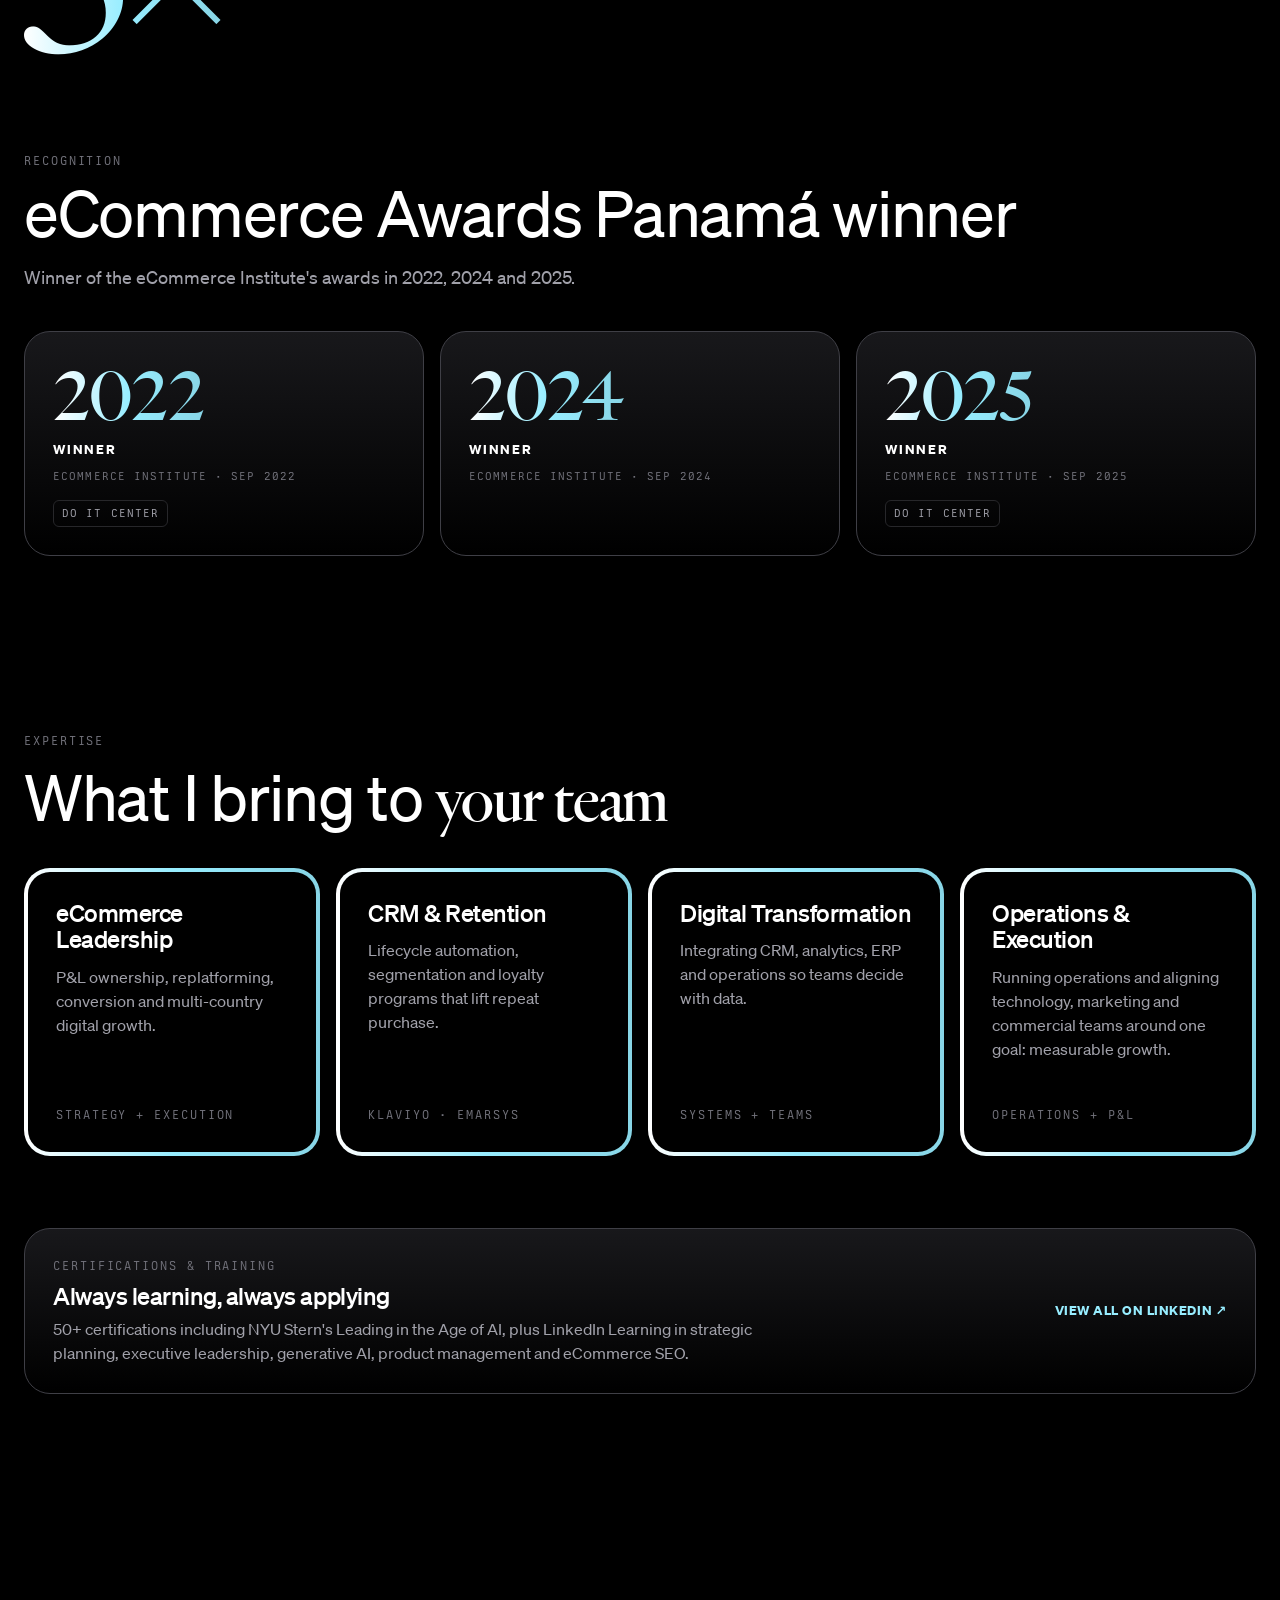
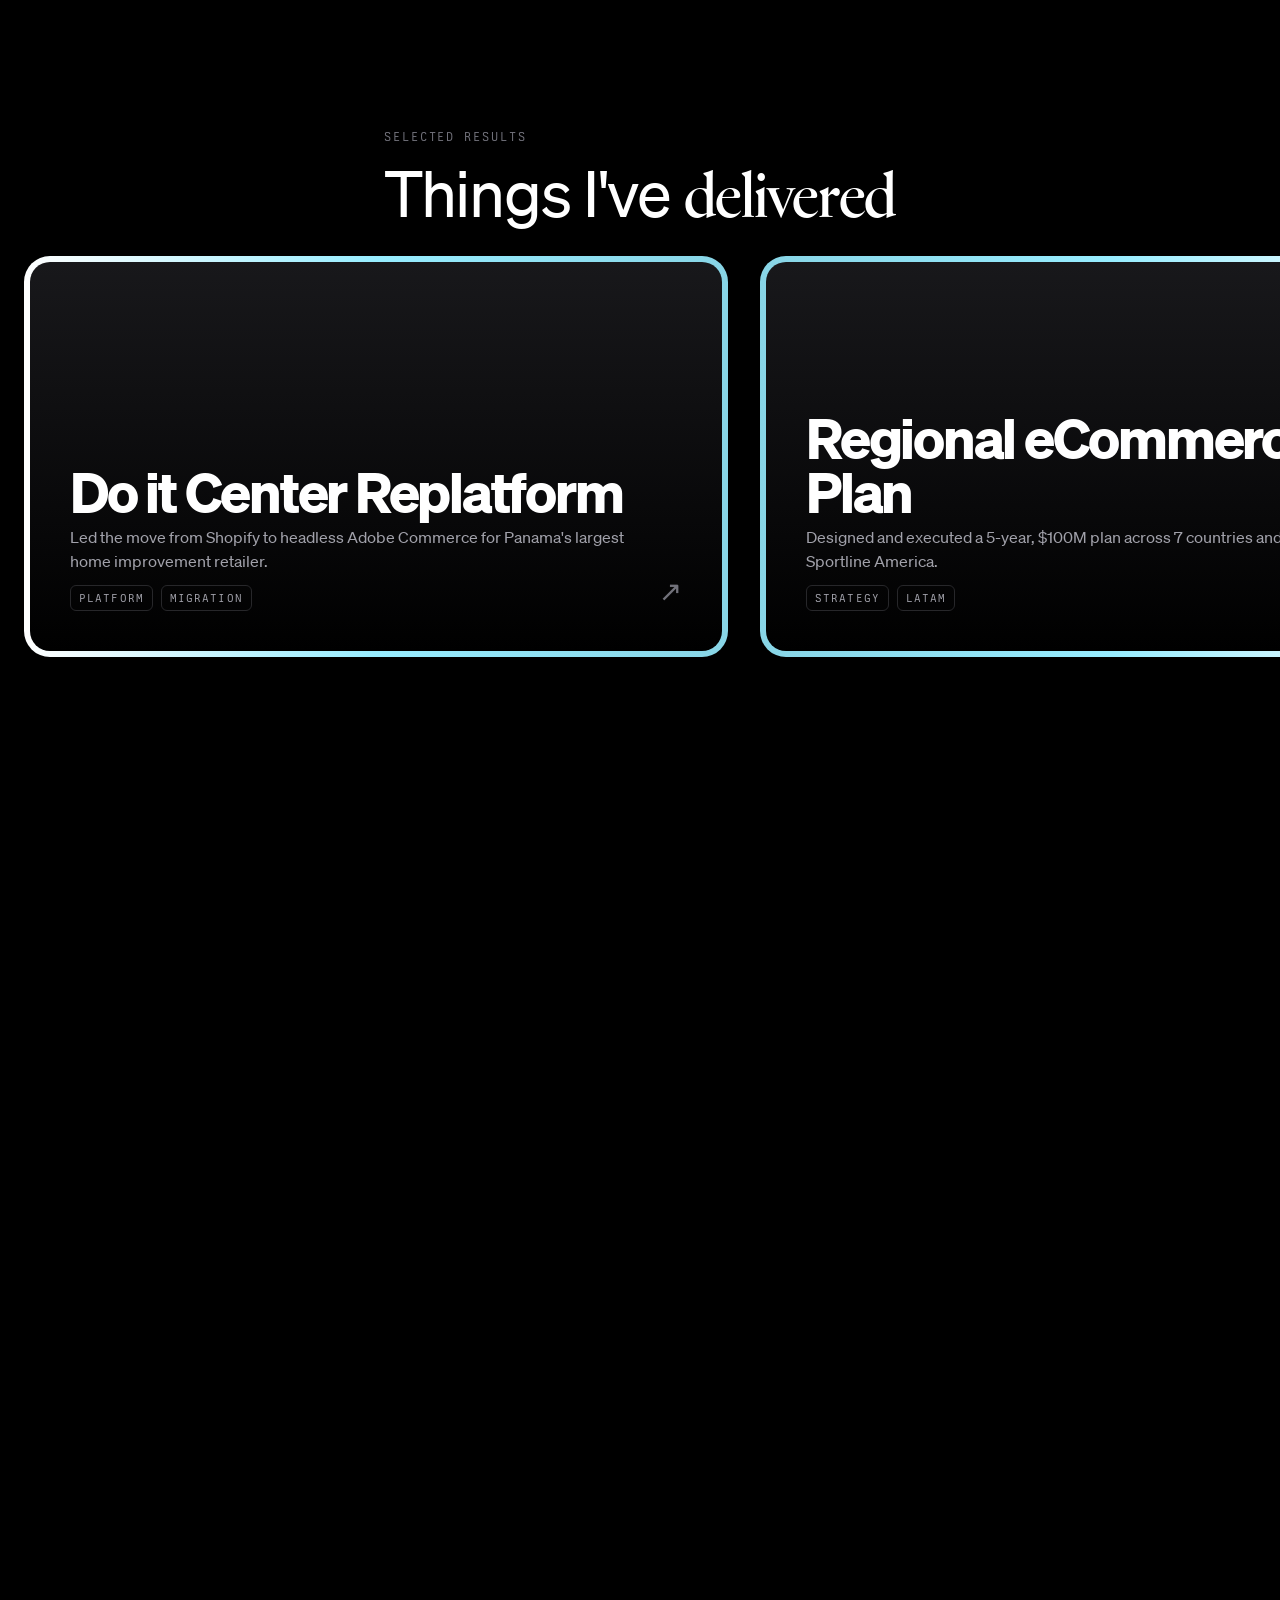
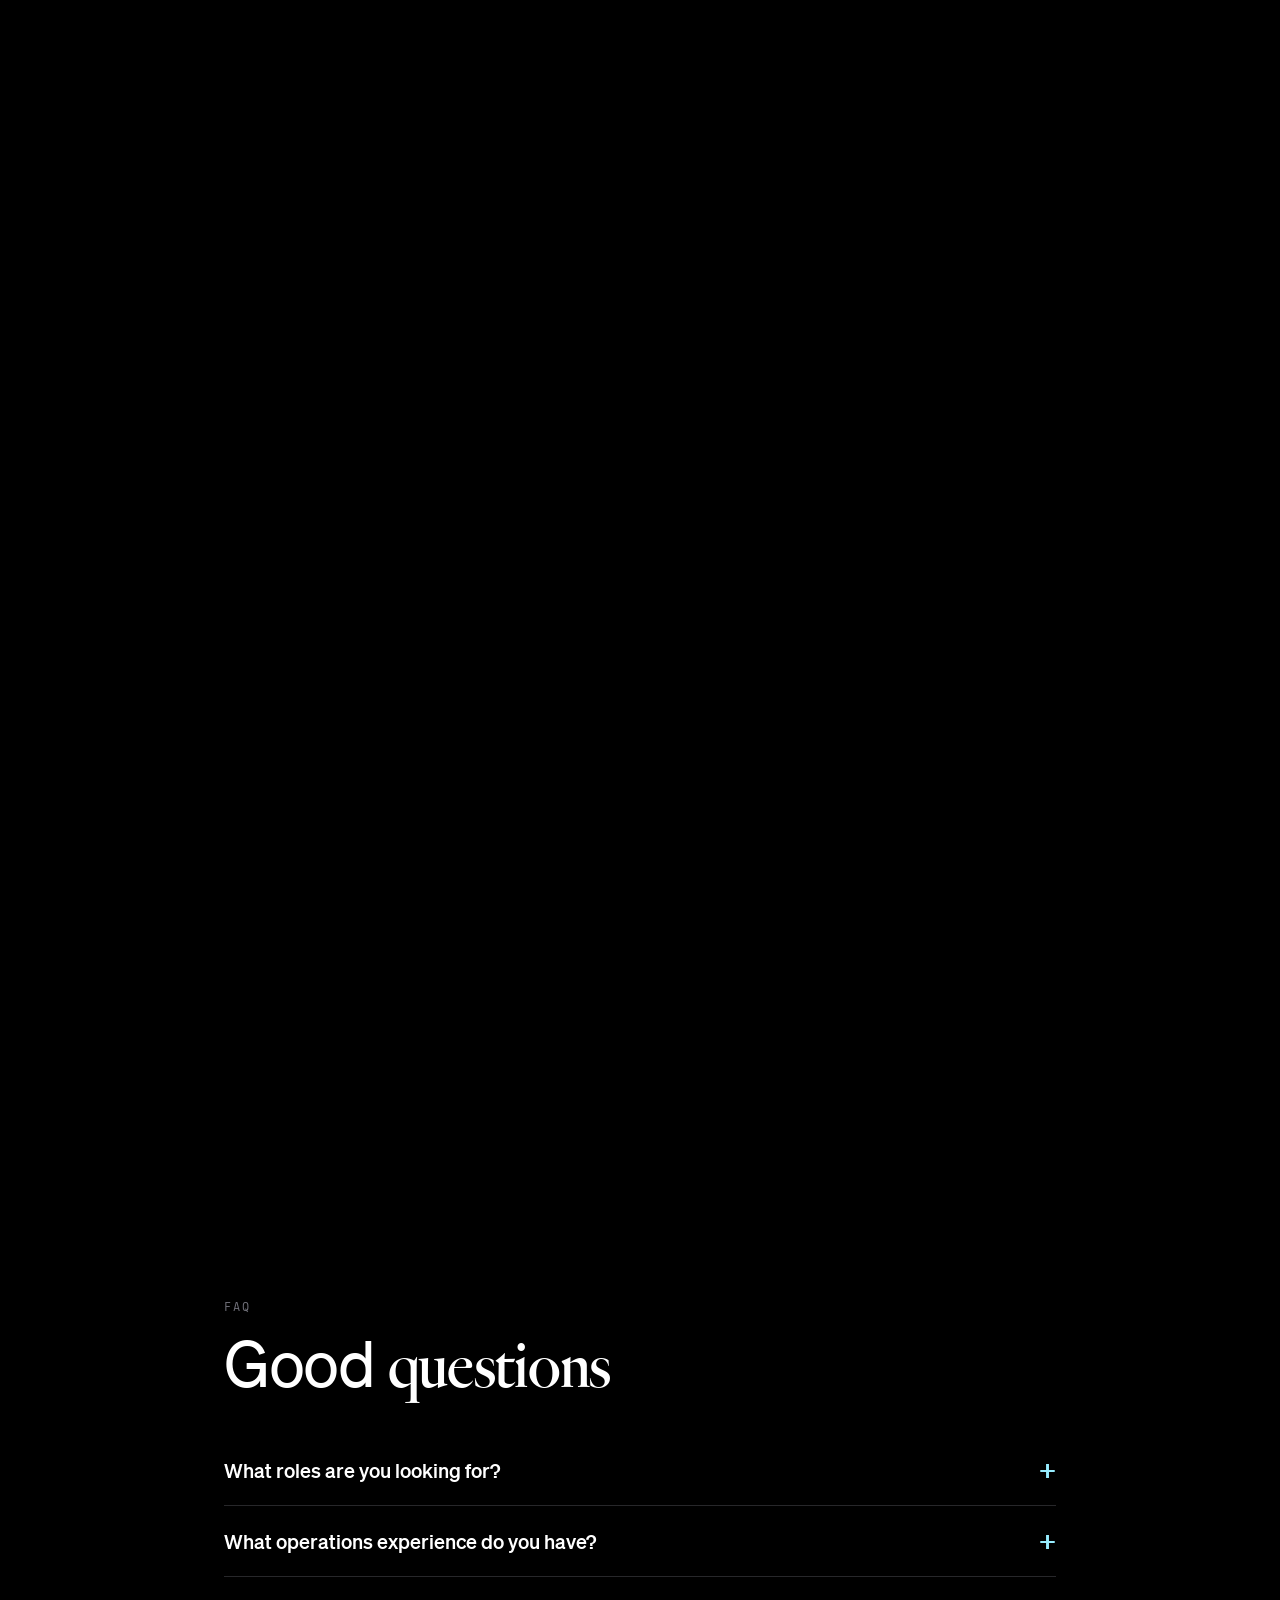
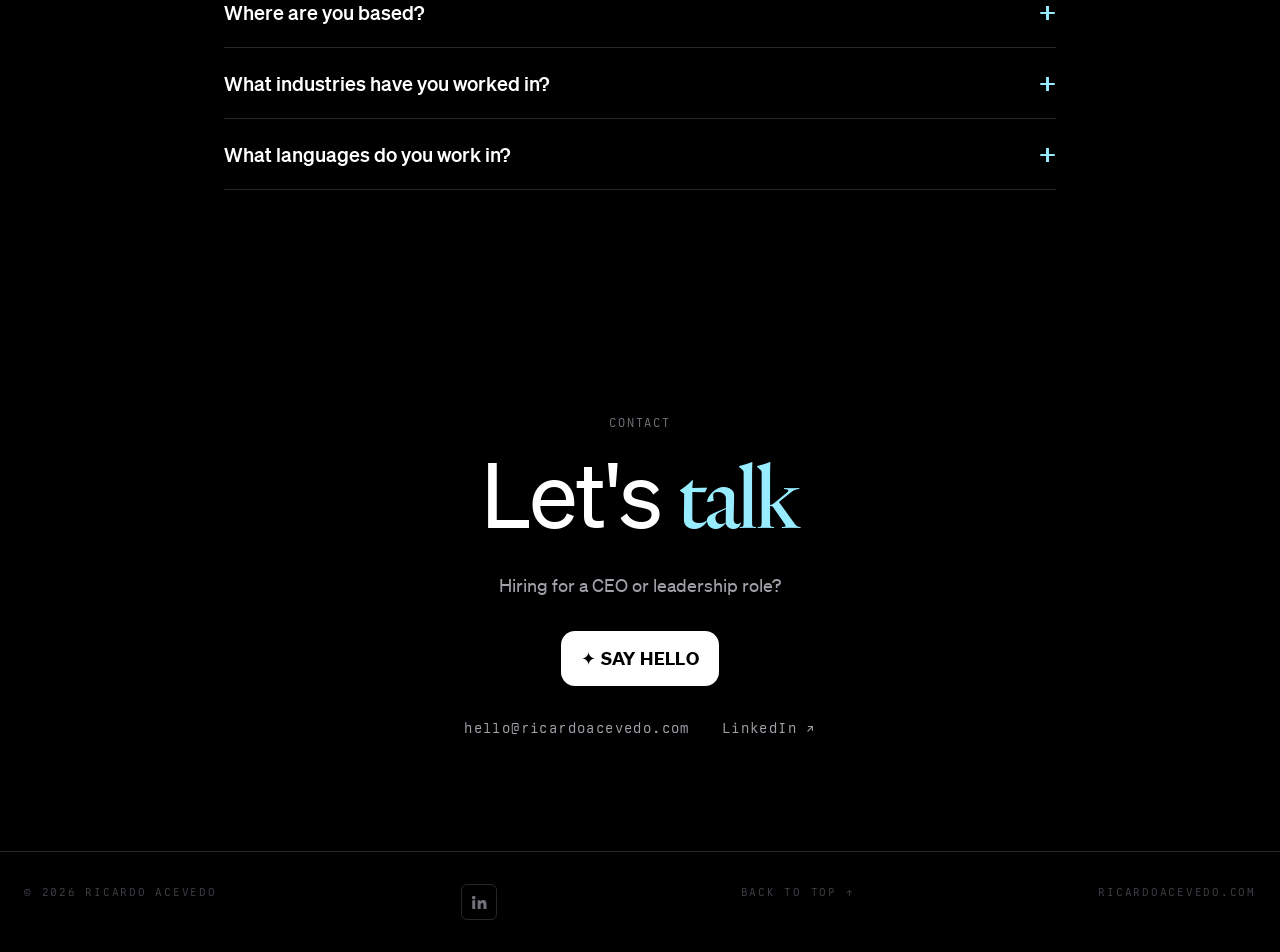
==== commit 1d571524: "Remove hero badges, move Awards after About, unlink certifications block Co-Authored-By: Claude Sonn" ====
--- a/index.html
+++ b/index.html
@@ -21,8 +21,8 @@
 <header>
   <a href="#top" class="logo" aria-label="Ricardo Acevedo, home">ricardo</a>
   <nav class="pill" aria-label="Primary">
-    <a href="#awards" class="active">Awards</a>
-    <a href="#about">About</a>
+    <a href="#about" class="active">About</a>
+    <a href="#awards">Awards</a>
     <a href="#services">Expertise</a>
     <a href="#work">Results</a>
     <a href="#faq">FAQ</a>
@@ -37,11 +37,6 @@
   <section class="hero" id="hero">
     <div class="wrap grid">
       <div>
-        <div class="badges">
-          <span class="badge">Open to CEO and leadership roles</span>
-          <span class="badge">Panama City · Remote</span>
-          <span class="badge badge-ice">3× eCommerce Awards Panamá winner</span>
-        </div>
         <h1>I turn strategy and operations into <span class="serif-d">revenue.</span></h1>
         <p class="lead">15+ years leading eCommerce, operations and digital transformation across Latin America. <strong>I build the systems, run the operations and own the numbers.</strong></p>
         <div class="cta">
@@ -78,25 +73,6 @@
 
   </div>
 
-  <!-- AWARDS -->
-  <section id="awards" class="awards">
-    <div class="wrap">
-      <div class="awards-head reveal">
-        <div class="awards-count" aria-hidden="true">3×</div>
-        <div>
-          <p class="eyebrow">Recognition</p>
-          <h2>eCommerce Awards <span class="serif-d">Panamá</span> winner</h2>
-          <p class="lead">Winner of the eCommerce Institute's awards in 2022, 2024 and 2025.</p>
-        </div>
-      </div>
-      <div class="medals">
-        <a class="medal reveal" href="https://www.linkedin.com/in/ricardoacevedo/details/honors/" target="_blank" rel="noopener noreferrer"><span class="medal-year">2022</span><span class="medal-t">Winner</span><span class="medal-s">eCommerce Institute · Sep 2022</span><span class="chip">Do it Center</span></a>
-        <a class="medal reveal" href="https://www.linkedin.com/in/ricardoacevedo/details/honors/" target="_blank" rel="noopener noreferrer"><span class="medal-year">2024</span><span class="medal-t">Winner</span><span class="medal-s">eCommerce Institute · Sep 2024</span></a>
-        <a class="medal reveal" href="https://www.linkedin.com/in/ricardoacevedo/details/honors/" target="_blank" rel="noopener noreferrer"><span class="medal-year">2025</span><span class="medal-t">Winner</span><span class="medal-s">eCommerce Institute · Sep 2025</span><span class="chip">Do it Center</span></a>
-      </div>
-    </div>
-  </section>
-
   <!-- ABOUT -->
   <section id="about">
     <div class="wrap about">
@@ -116,6 +92,25 @@
     </div>
   </section>
 
+  <!-- AWARDS -->
+  <section id="awards" class="awards">
+    <div class="wrap">
+      <div class="awards-head reveal">
+        <div class="awards-count" aria-hidden="true">3×</div>
+        <div>
+          <p class="eyebrow">Recognition</p>
+          <h2>eCommerce Awards Panamá winner</h2>
+          <p class="lead">Winner of the eCommerce Institute's awards in 2022, 2024 and 2025.</p>
+        </div>
+      </div>
+      <div class="medals">
+        <a class="medal reveal" href="https://www.linkedin.com/in/ricardoacevedo/details/honors/" target="_blank" rel="noopener noreferrer"><span class="medal-year">2022</span><span class="medal-t">Winner</span><span class="medal-s">eCommerce Institute · Sep 2022</span><span class="chip">Do it Center</span></a>
+        <a class="medal reveal" href="https://www.linkedin.com/in/ricardoacevedo/details/honors/" target="_blank" rel="noopener noreferrer"><span class="medal-year">2024</span><span class="medal-t">Winner</span><span class="medal-s">eCommerce Institute · Sep 2024</span></a>
+        <a class="medal reveal" href="https://www.linkedin.com/in/ricardoacevedo/details/honors/" target="_blank" rel="noopener noreferrer"><span class="medal-year">2025</span><span class="medal-t">Winner</span><span class="medal-s">eCommerce Institute · Sep 2025</span><span class="chip">Do it Center</span></a>
+      </div>
+    </div>
+  </section>
+
   <!-- EXPERTISE -->
   <section id="services">
     <div class="wrap">
@@ -127,14 +122,14 @@
         <article class="svc reveal"><div><h3>Digital Transformation</h3><p>Integrating CRM, analytics, ERP and operations so teams decide with data.</p><span class="eyebrow">Systems + Teams</span></div></article>
         <article class="svc reveal"><div><h3>Operations &amp; Execution</h3><p>Running operations and aligning technology, marketing and commercial teams around one goal: measurable growth.</p><span class="eyebrow">Operations + P&amp;L</span></div></article>
       </div>
-      <a class="cert reveal" href="https://www.linkedin.com/in/ricardoacevedo/details/certifications/" target="_blank" rel="noopener noreferrer">
+      <div class="cert reveal">
         <div>
           <p class="eyebrow">Certifications &amp; training</p>
           <h3>Always learning, always applying</h3>
-          <p>15+ certifications including NYU Stern's Leading in the Age of AI, plus LinkedIn Learning in strategic planning, executive leadership, generative AI, product management and eCommerce SEO.</p>
+          <p>50+ certifications including NYU Stern's Leading in the Age of AI, plus LinkedIn Learning in strategic planning, executive leadership, generative AI, product management and eCommerce SEO.</p>
         </div>
-        <span class="cert-link">View all on LinkedIn ↗</span>
-      </a>
+        <a class="cert-link" href="https://www.linkedin.com/in/ricardoacevedo/details/certifications/" target="_blank" rel="noopener noreferrer">View all on LinkedIn ↗</a>
+      </div>
     </div>
   </section>
 
--- a/styles.css
+++ b/styles.css
@@ -175,10 +175,10 @@
 .badge-ice{color:var(--black);background:var(--ice);border-color:transparent}
 
 /* certifications band */
-.cert{display:flex;justify-content:space-between;align-items:center;gap:24px;flex-wrap:wrap;margin-top:16px;padding:28px;border:1px solid var(--g700);border-radius:var(--r-lg);background:linear-gradient(to bottom,var(--g900),var(--black));transition:border-color .25s var(--ease-out),transform .3s var(--ease-out)}
-.cert:hover{border-color:var(--blue);transform:translateY(-4px)}
+.cert{display:flex;justify-content:space-between;align-items:center;gap:24px;flex-wrap:wrap;margin-top:72px;padding:28px;border:1px solid var(--g700);border-radius:var(--r-lg);background:linear-gradient(to bottom,var(--g900),var(--black));}
 .cert h3{margin:8px 0}
 .cert p:not(.eyebrow){color:var(--g400);max-width:760px}
+.cert-link:hover{text-decoration:underline;text-underline-offset:4px}
 .cert-link{font-weight:700;font-size:13px;letter-spacing:.04em;text-transform:uppercase;color:var(--blue);white-space:nowrap}
 
 /* footer social */
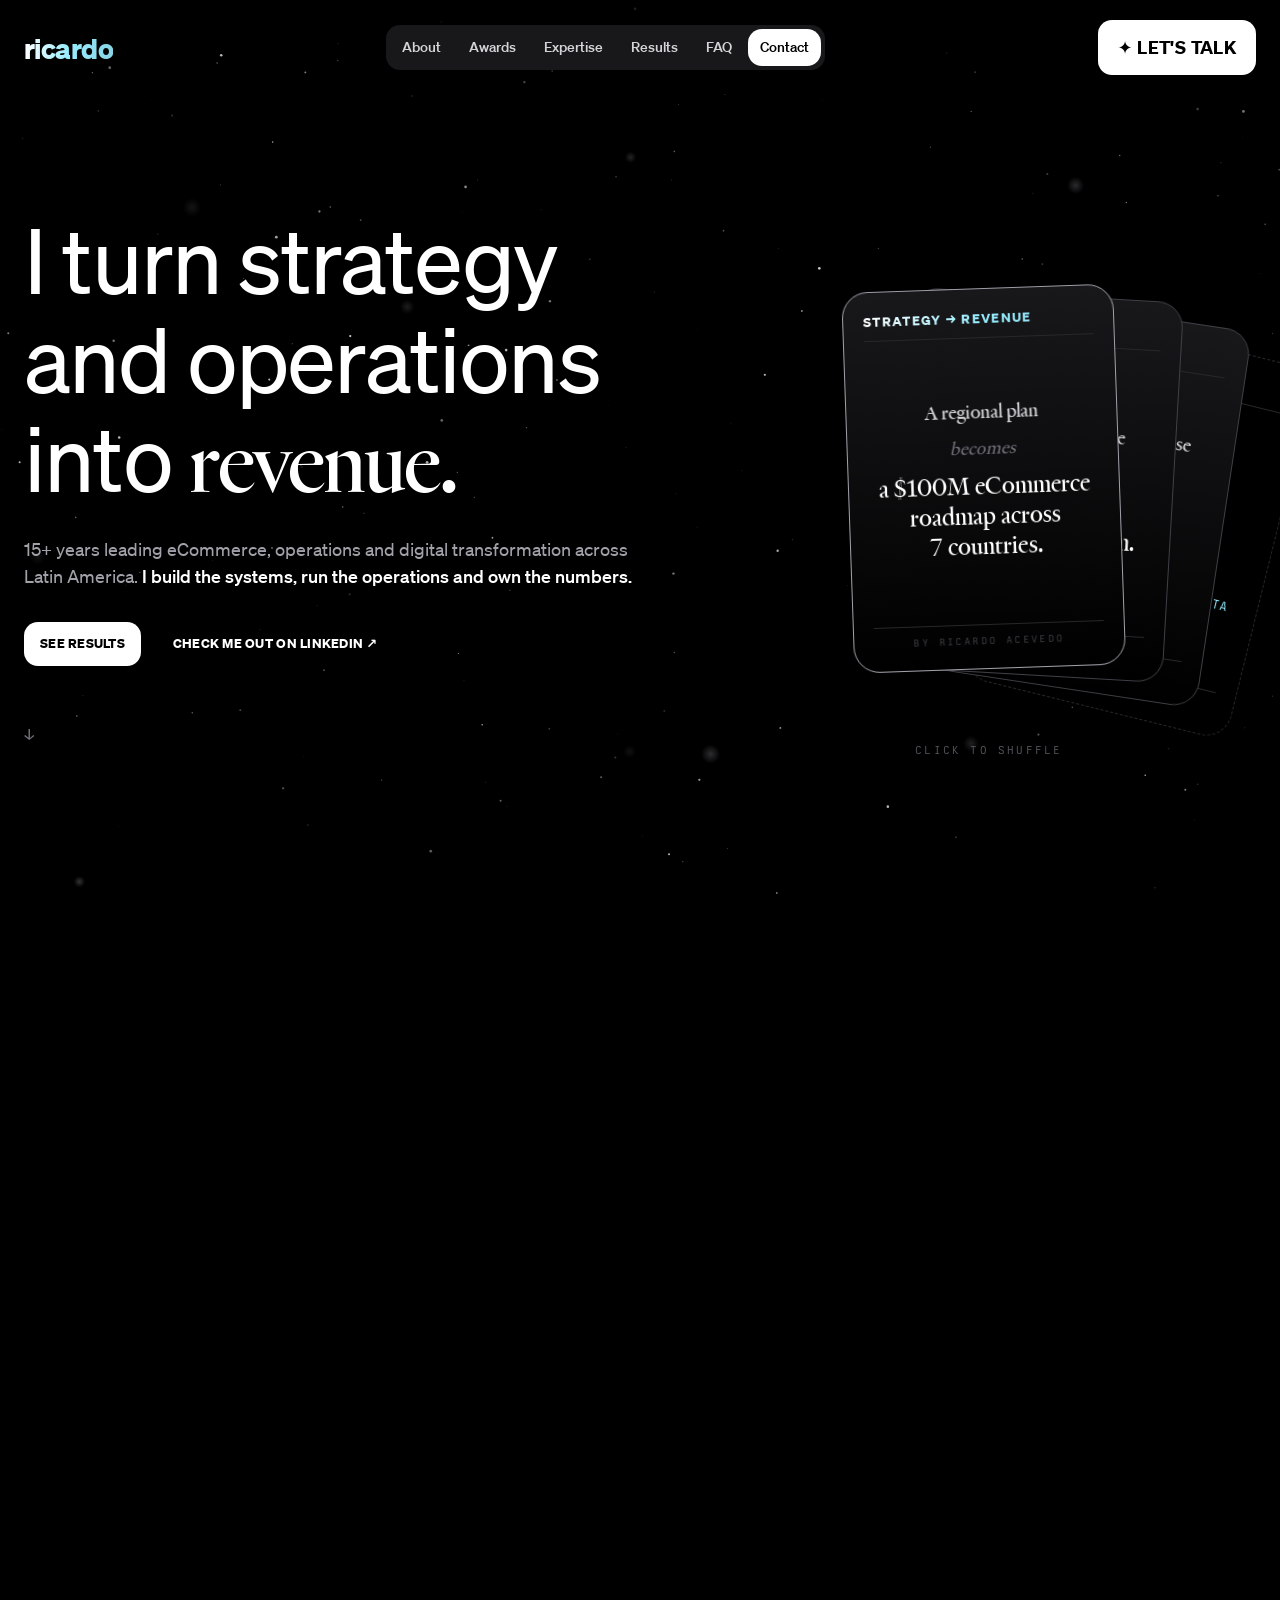
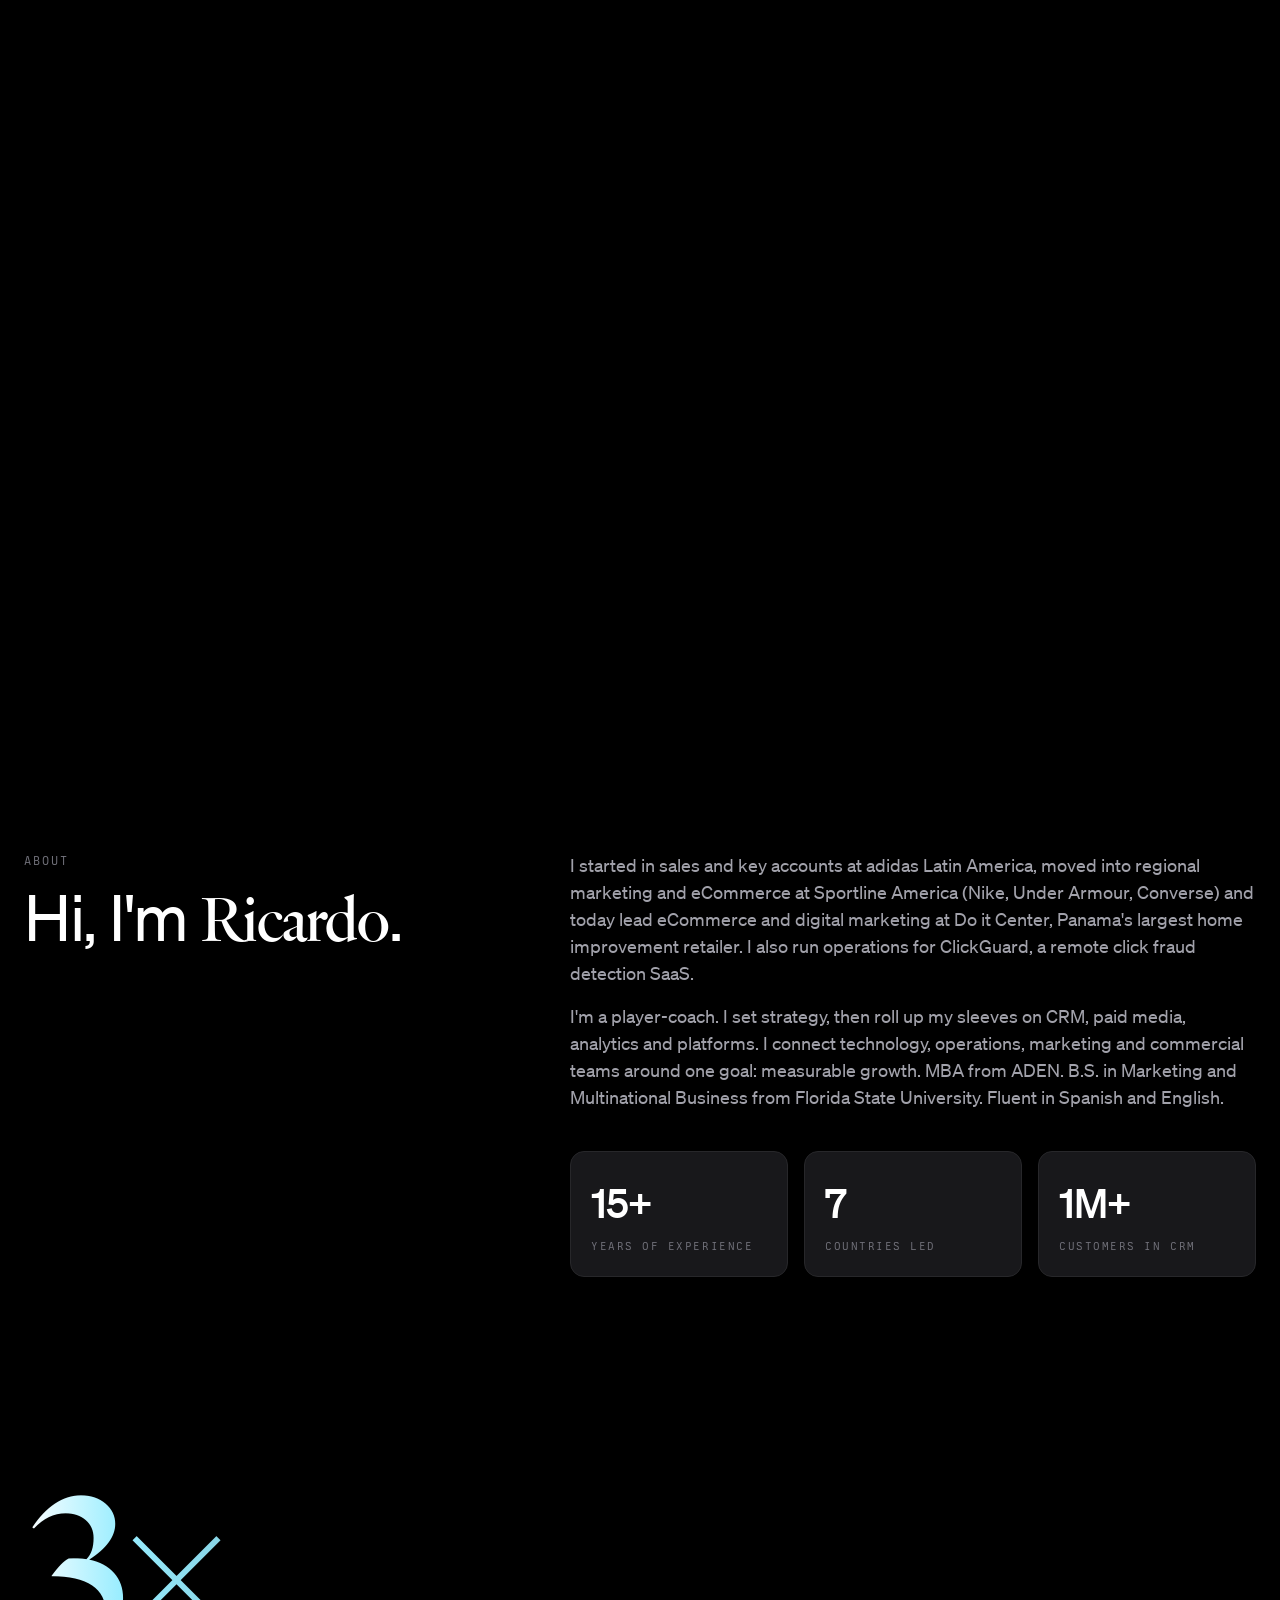
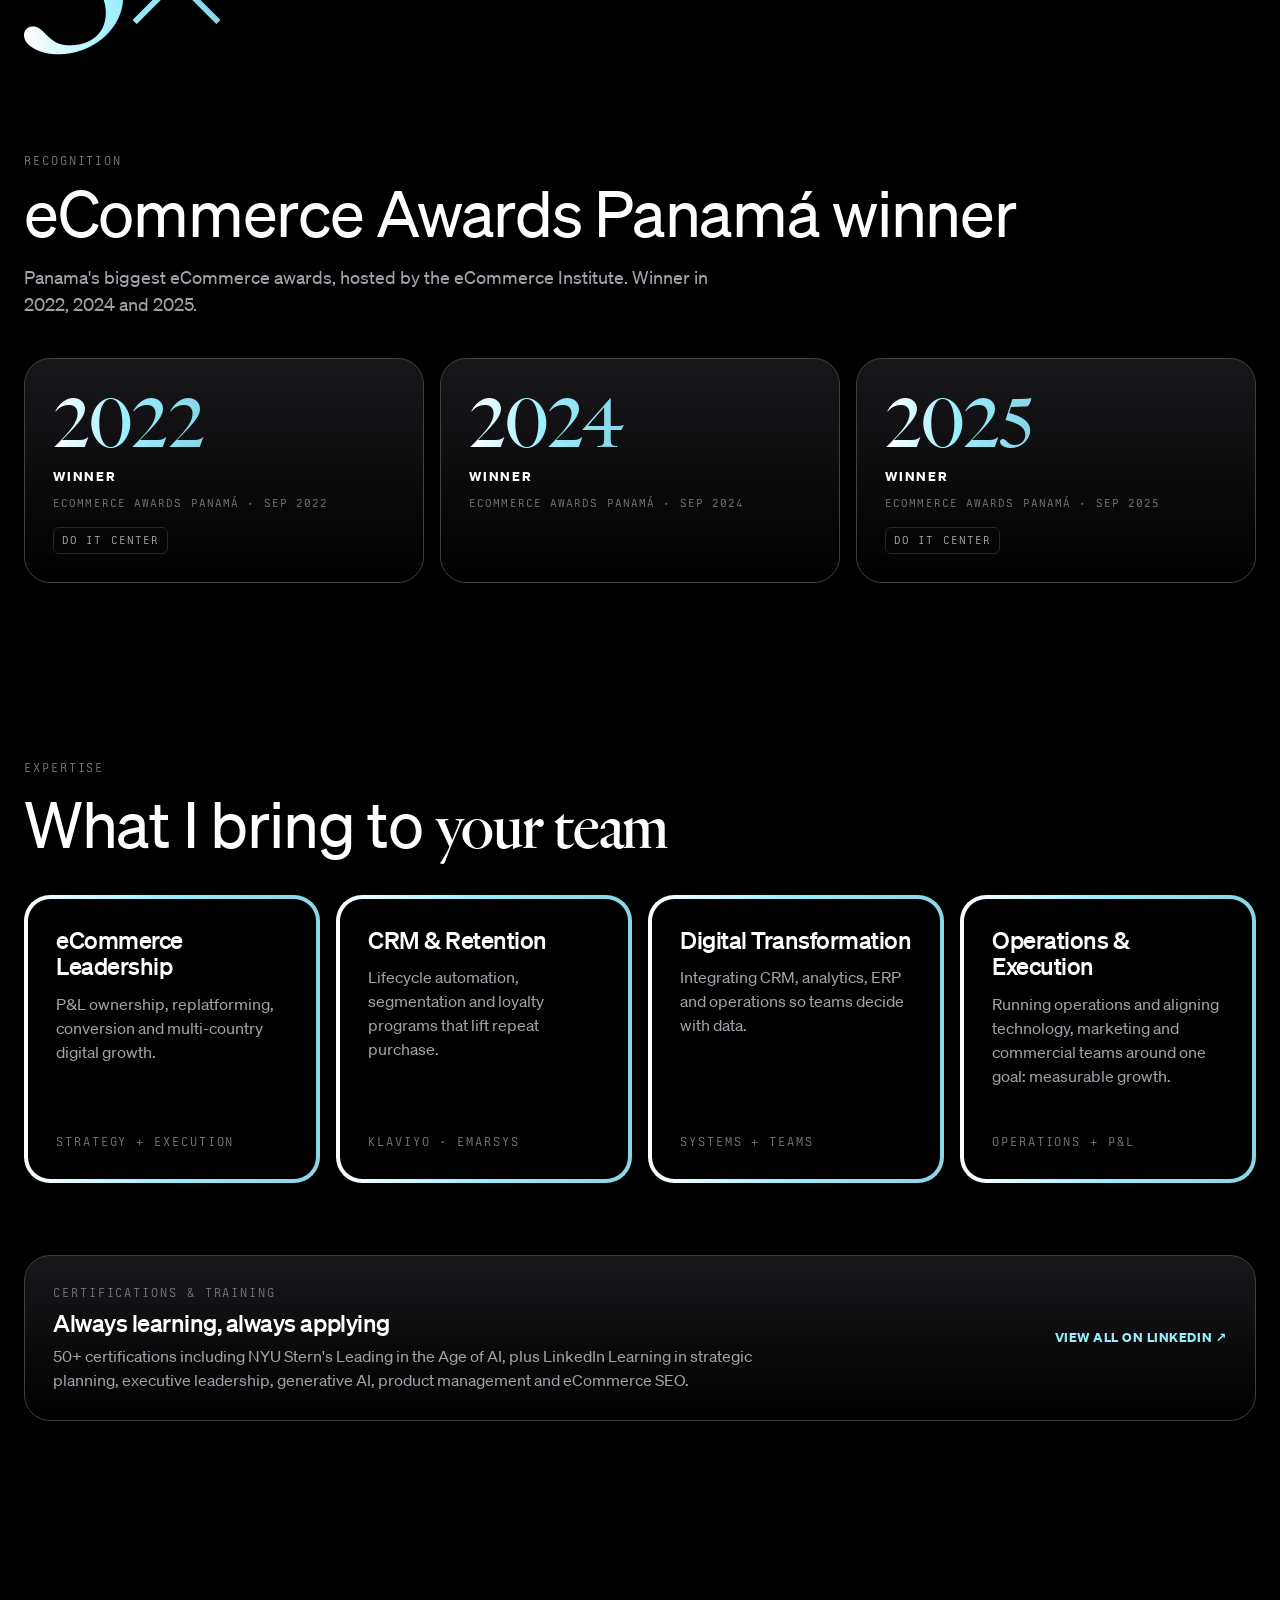
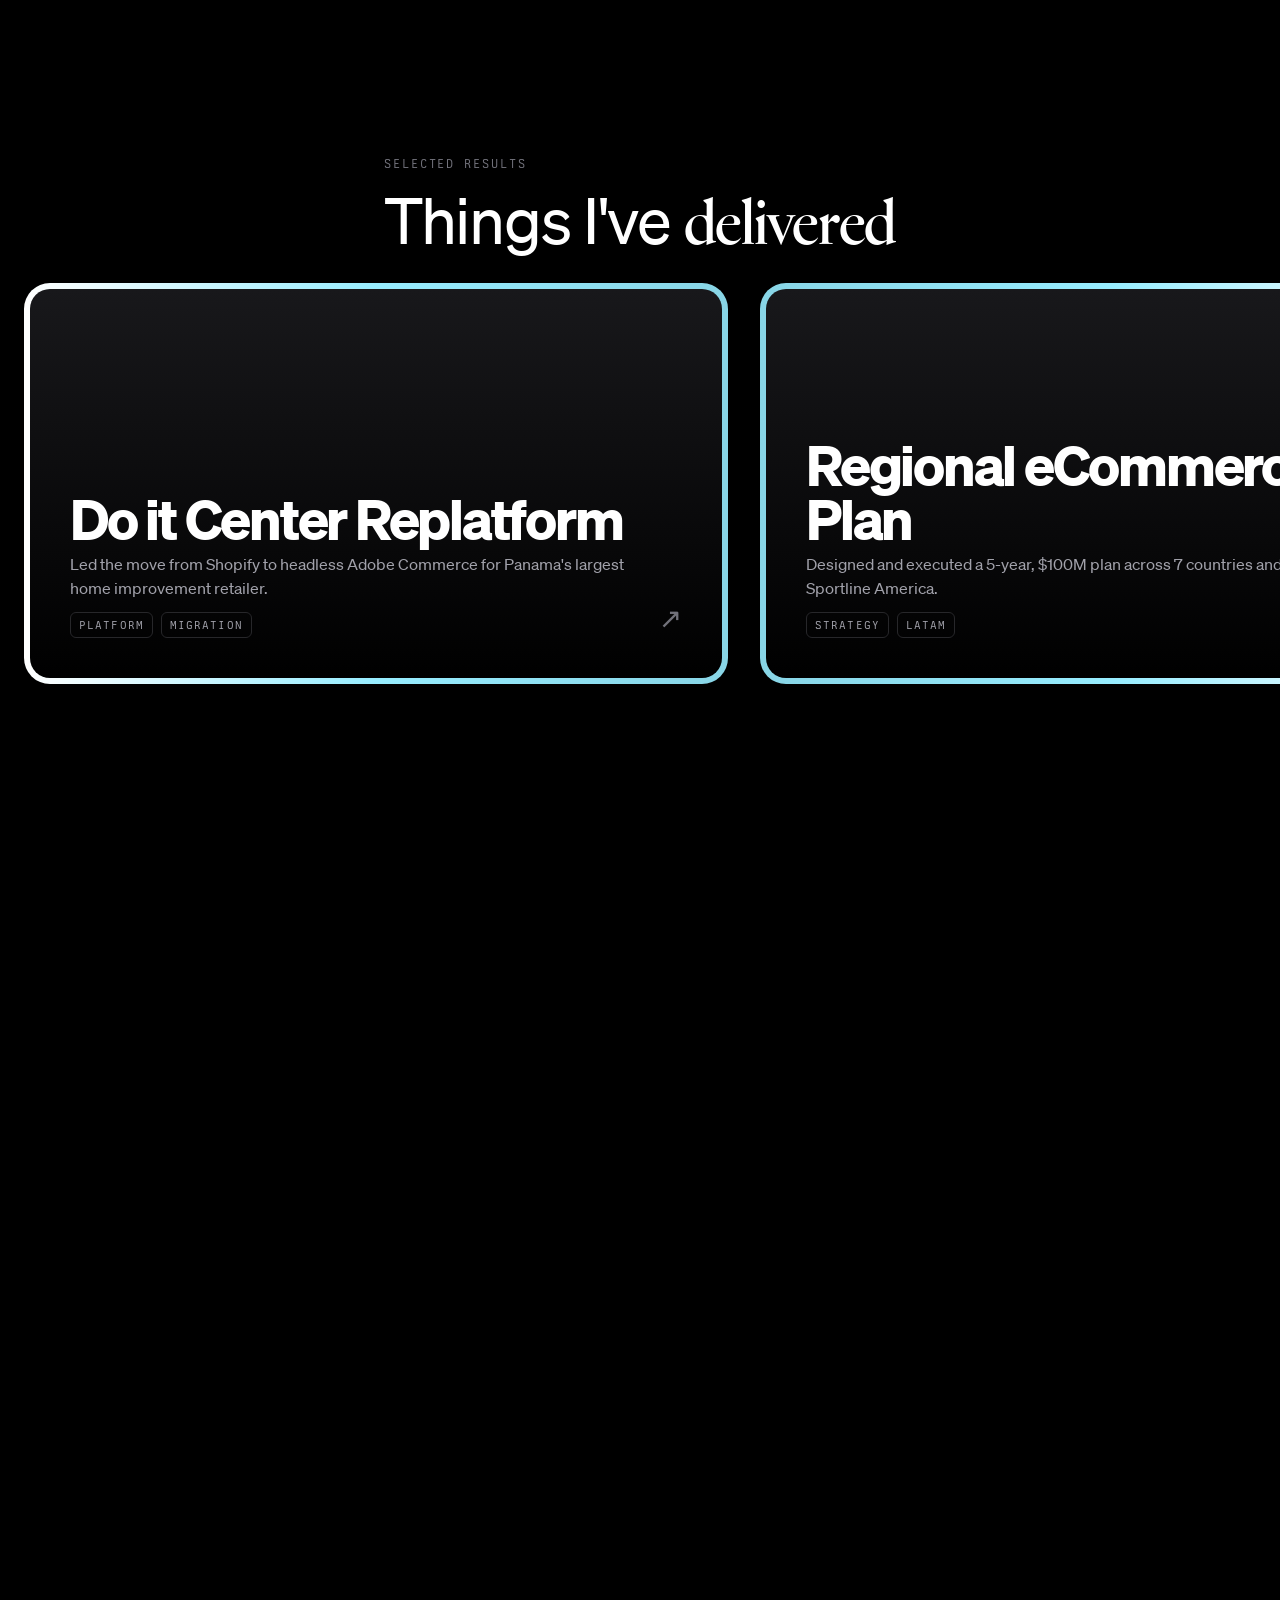
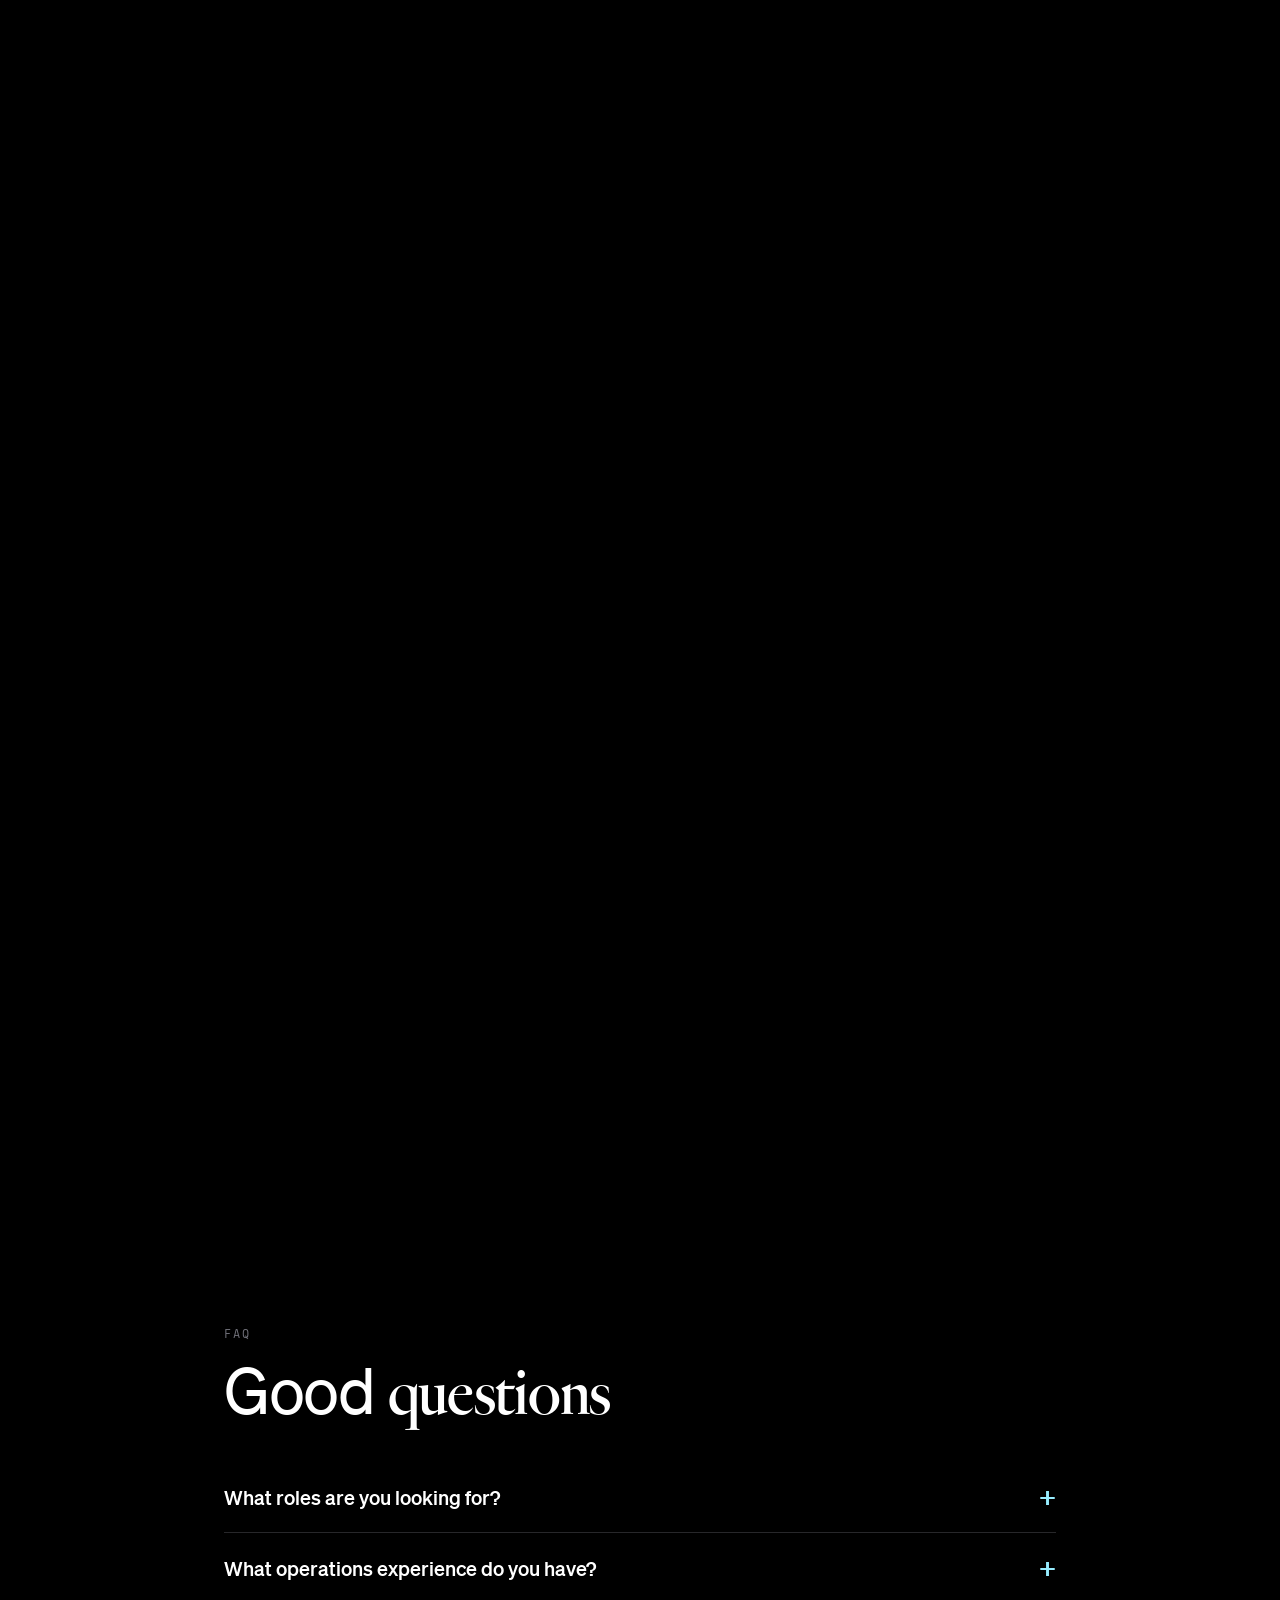
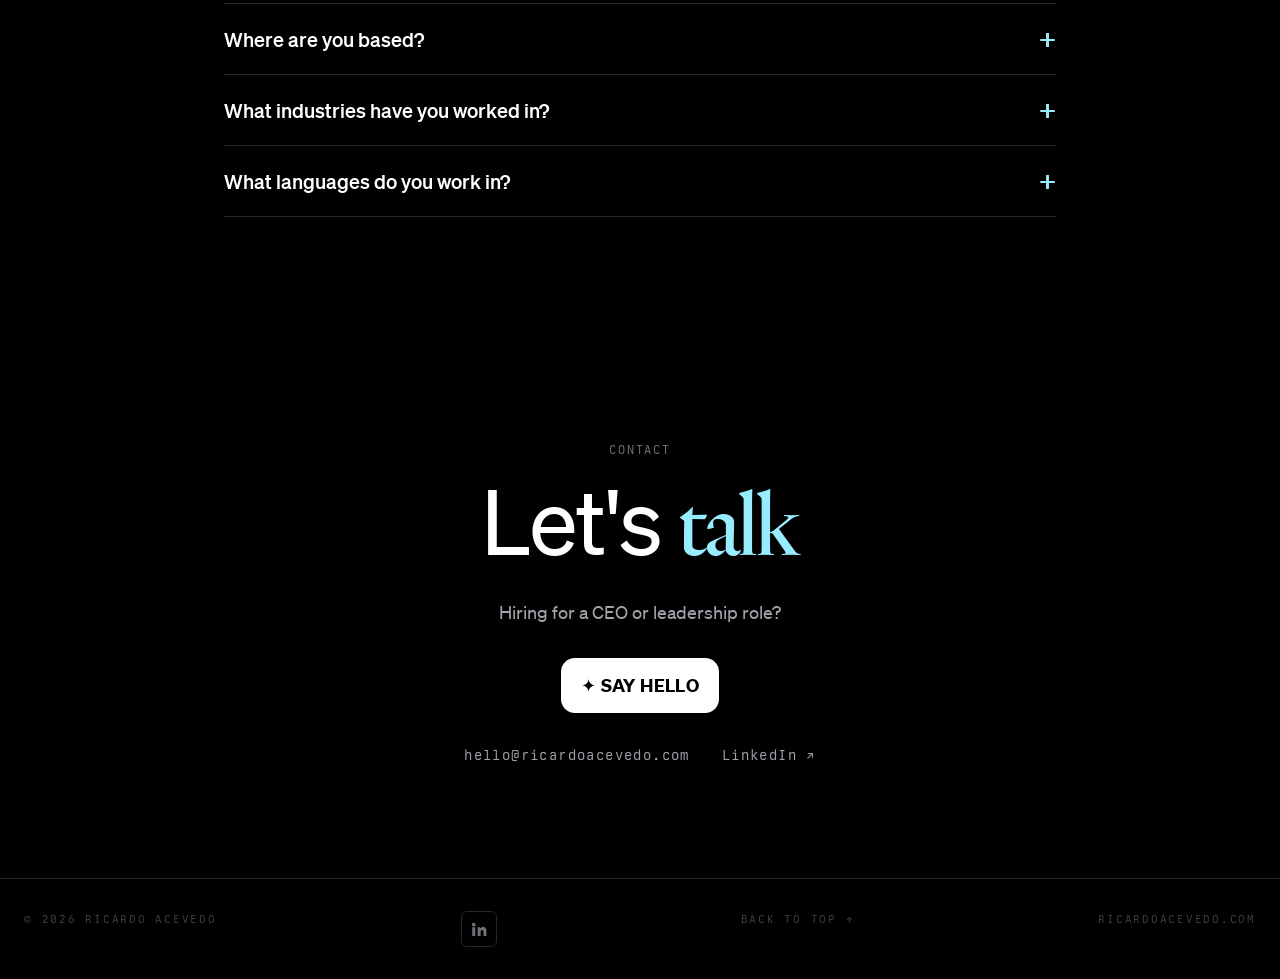
==== commit d52e07ae: "Apply awards copy option 1 Co-Authored-By: Claude Sonnet 5.5 <noreply@anthropic.com>" ====
--- a/index.html
+++ b/index.html
@@ -100,13 +100,13 @@
         <div>
           <p class="eyebrow">Recognition</p>
           <h2>eCommerce Awards Panamá winner</h2>
-          <p class="lead">Winner of the eCommerce Institute's awards in 2022, 2024 and 2025.</p>
+          <p class="lead">Panama's biggest eCommerce awards, hosted by the eCommerce Institute. Winner in 2022, 2024 and 2025.</p>
         </div>
       </div>
       <div class="medals">
-        <a class="medal reveal" href="https://www.linkedin.com/in/ricardoacevedo/details/honors/" target="_blank" rel="noopener noreferrer"><span class="medal-year">2022</span><span class="medal-t">Winner</span><span class="medal-s">eCommerce Institute · Sep 2022</span><span class="chip">Do it Center</span></a>
-        <a class="medal reveal" href="https://www.linkedin.com/in/ricardoacevedo/details/honors/" target="_blank" rel="noopener noreferrer"><span class="medal-year">2024</span><span class="medal-t">Winner</span><span class="medal-s">eCommerce Institute · Sep 2024</span></a>
-        <a class="medal reveal" href="https://www.linkedin.com/in/ricardoacevedo/details/honors/" target="_blank" rel="noopener noreferrer"><span class="medal-year">2025</span><span class="medal-t">Winner</span><span class="medal-s">eCommerce Institute · Sep 2025</span><span class="chip">Do it Center</span></a>
+        <a class="medal reveal" href="https://www.linkedin.com/in/ricardoacevedo/details/honors/" target="_blank" rel="noopener noreferrer"><span class="medal-year">2022</span><span class="medal-t">Winner</span><span class="medal-s">eCommerce Awards Panamá · Sep 2022</span><span class="chip">Do it Center</span></a>
+        <a class="medal reveal" href="https://www.linkedin.com/in/ricardoacevedo/details/honors/" target="_blank" rel="noopener noreferrer"><span class="medal-year">2024</span><span class="medal-t">Winner</span><span class="medal-s">eCommerce Awards Panamá · Sep 2024</span></a>
+        <a class="medal reveal" href="https://www.linkedin.com/in/ricardoacevedo/details/honors/" target="_blank" rel="noopener noreferrer"><span class="medal-year">2025</span><span class="medal-t">Winner</span><span class="medal-s">eCommerce Awards Panamá · Sep 2025</span><span class="chip">Do it Center</span></a>
       </div>
     </div>
   </section>
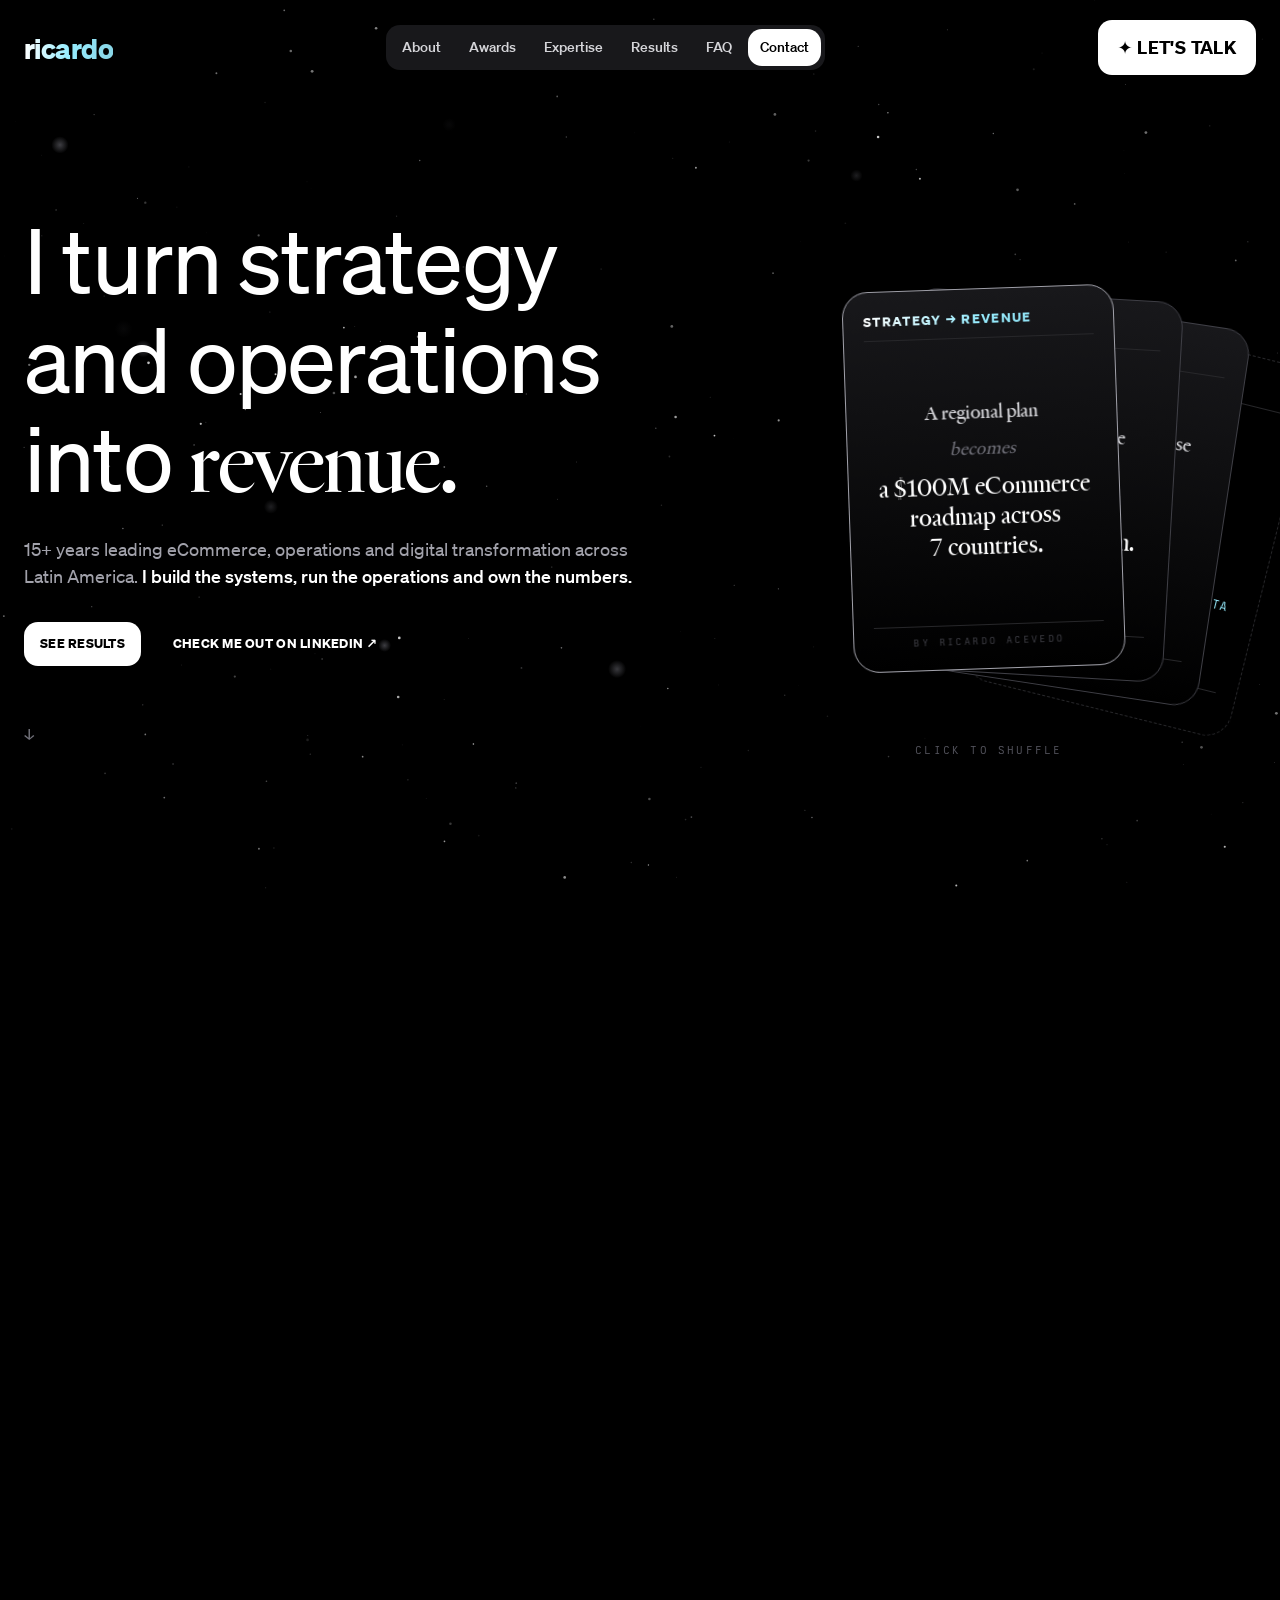
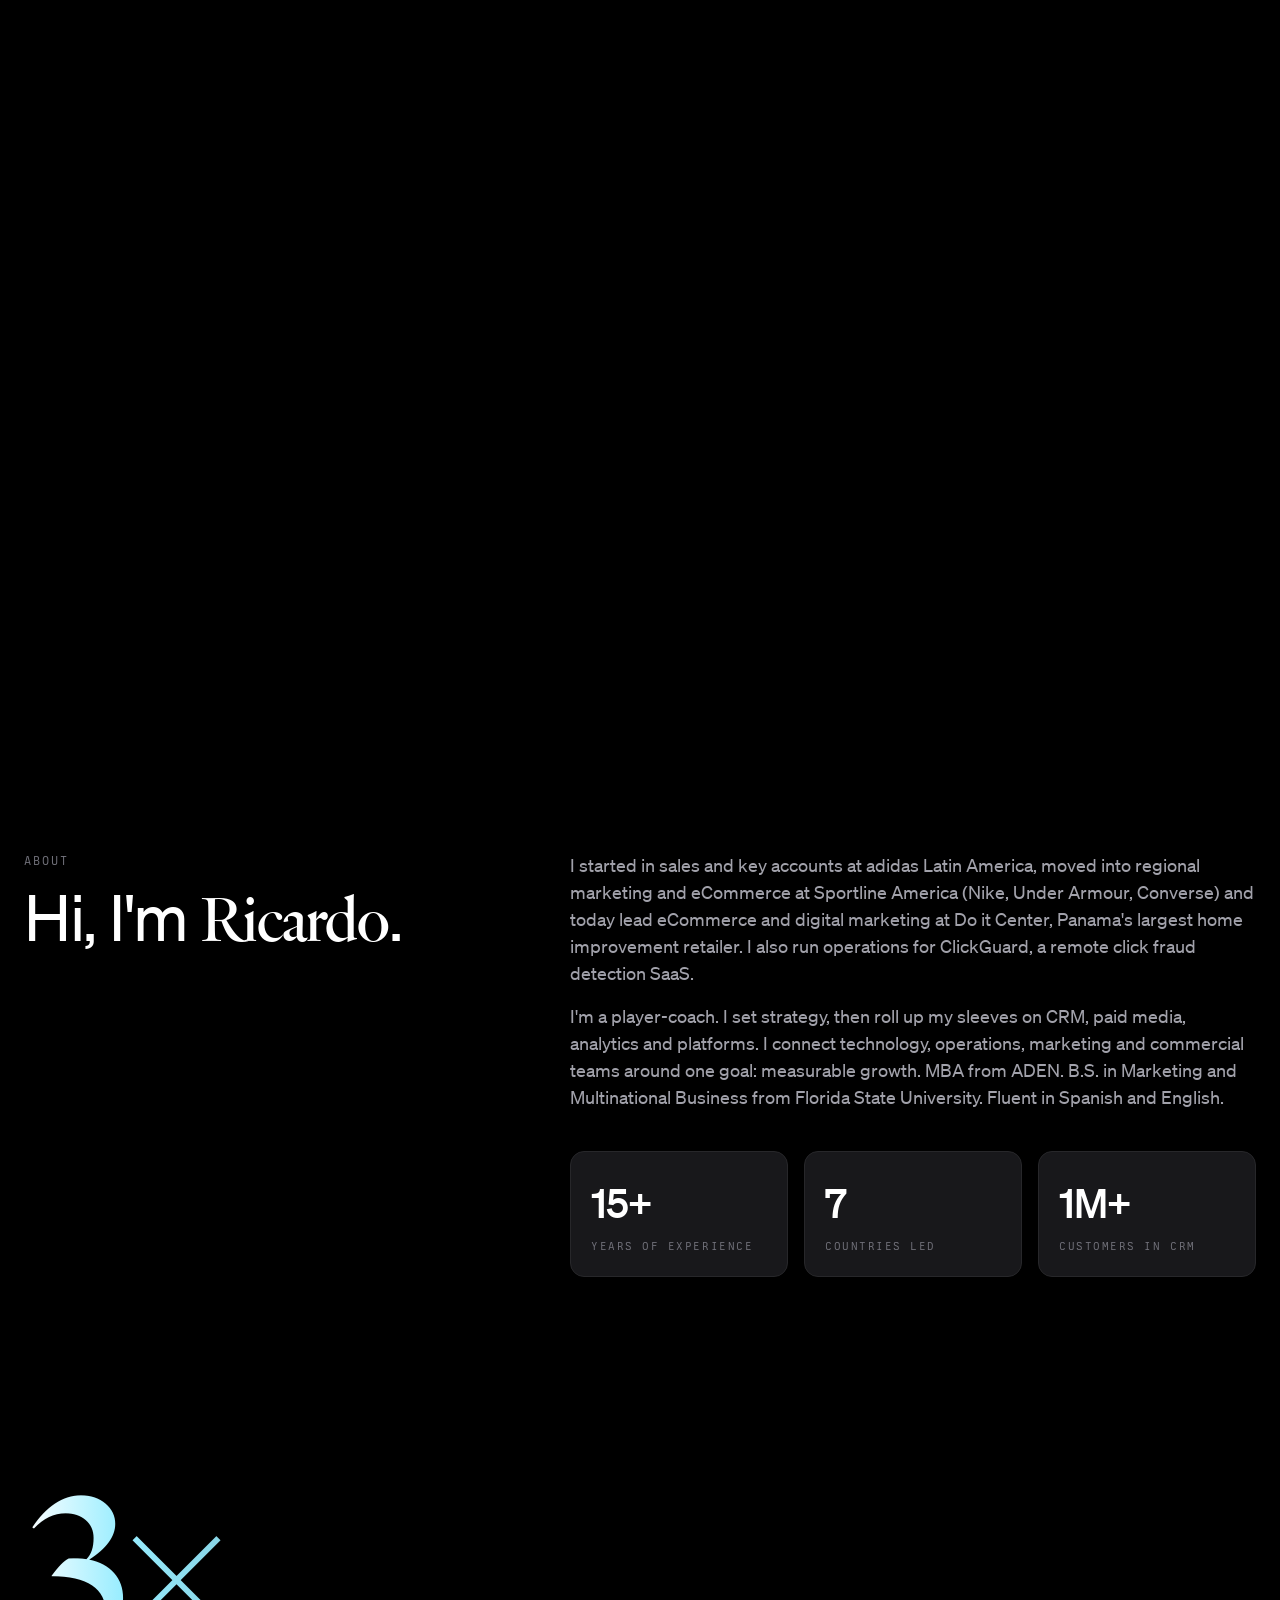
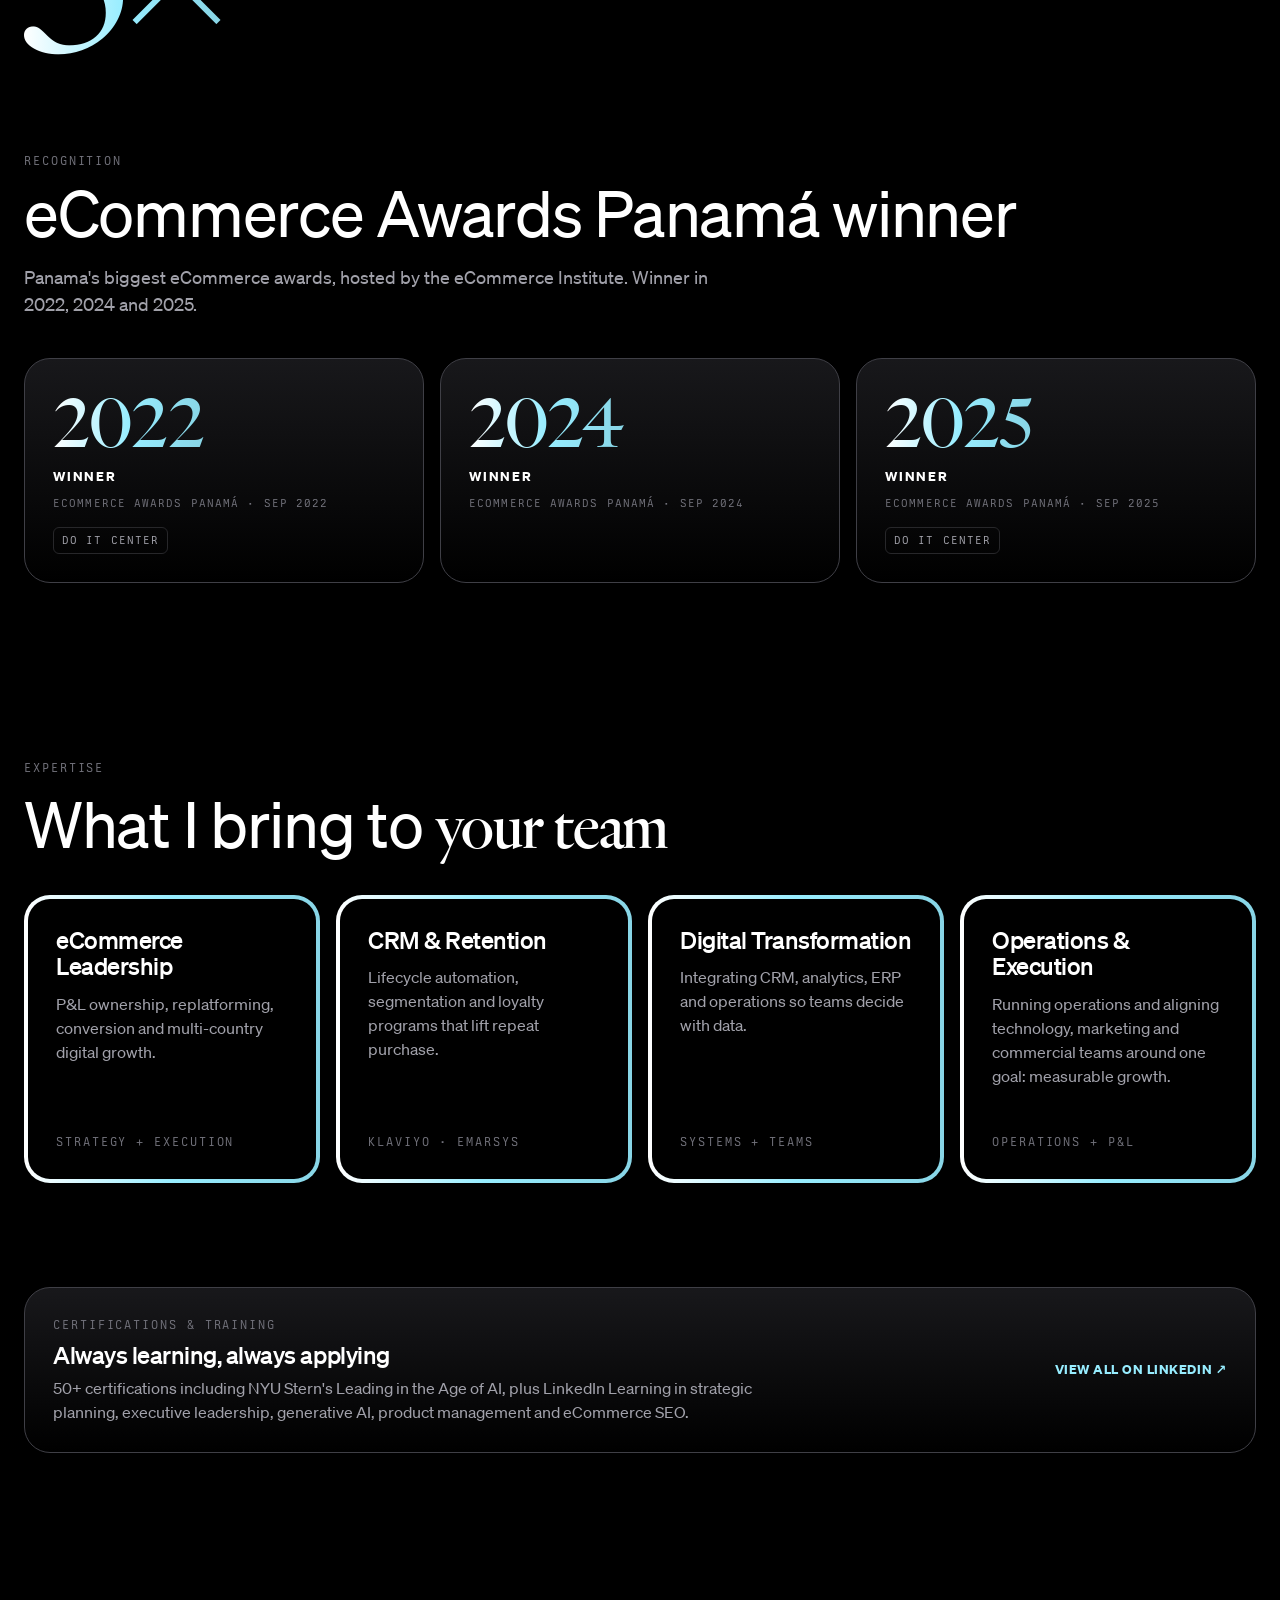
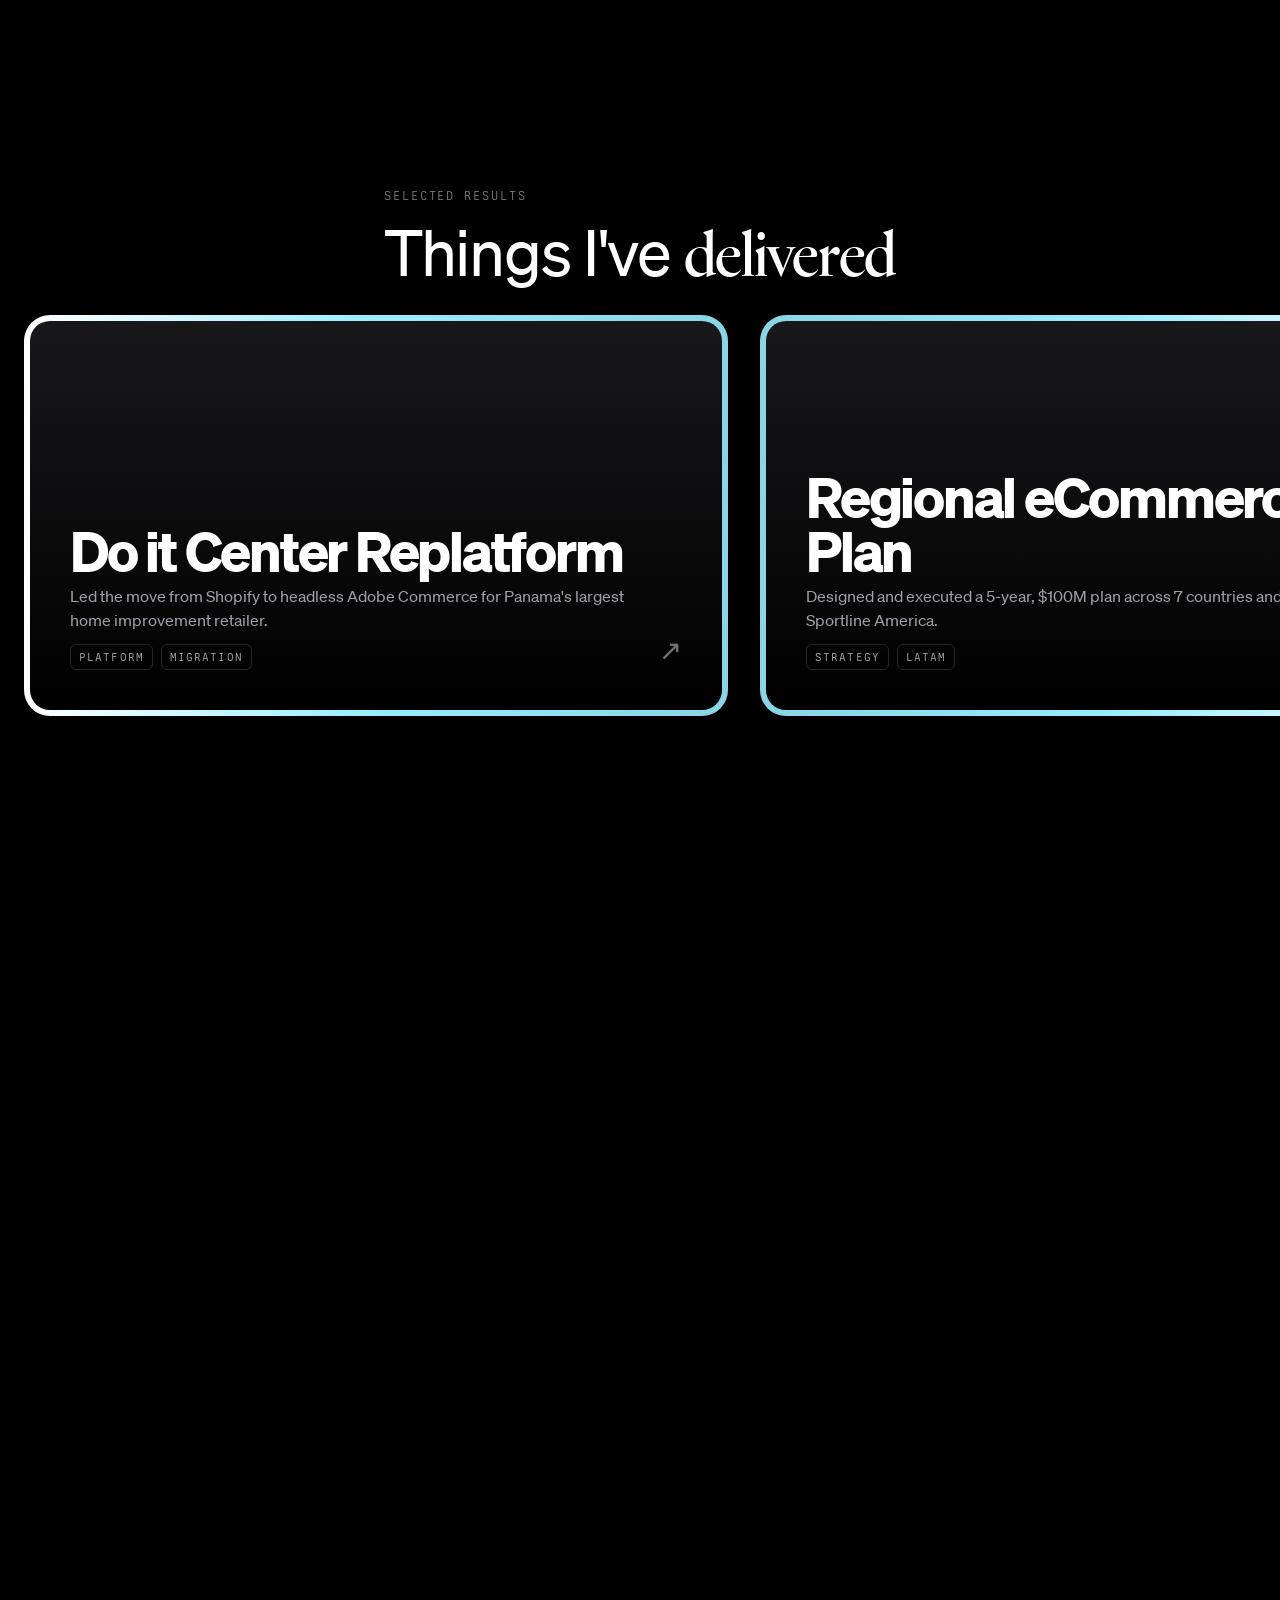
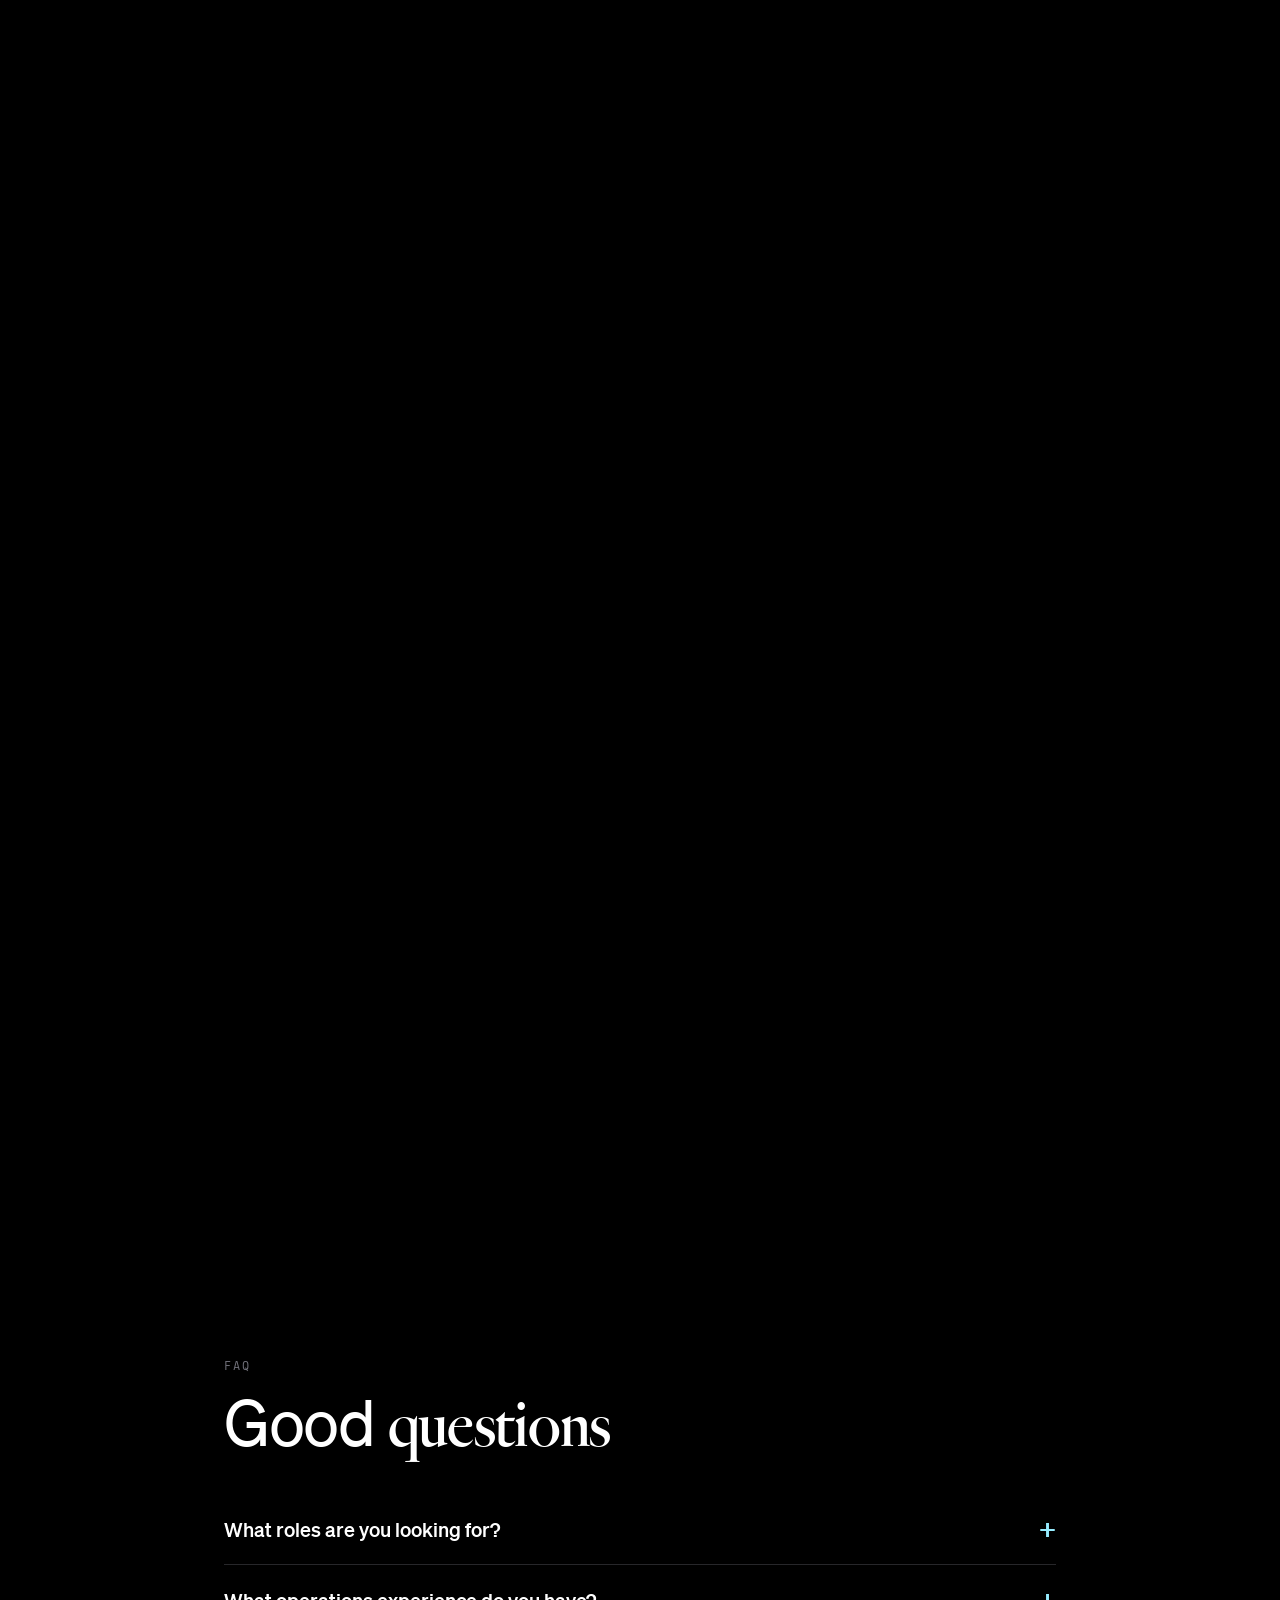
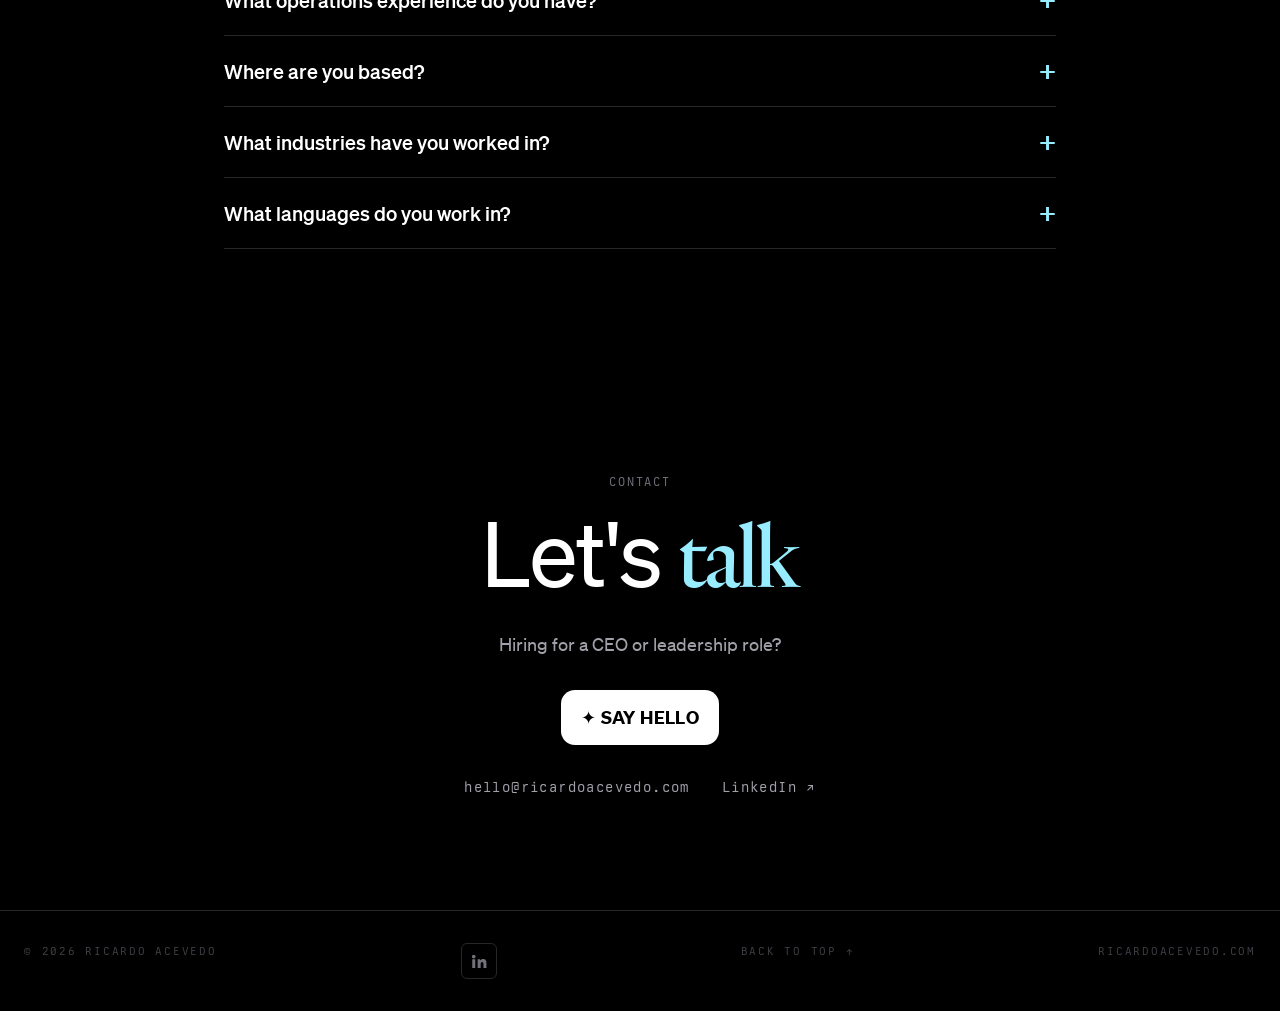
==== commit 6229b6f3: "More space above certifications, cache-bust assets Co-Authored-By: Claude Sonnet 5.5 <noreply@anthro" ====
--- a/index.html
+++ b/index.html
@@ -13,7 +13,7 @@
 <meta name="theme-color" content="#000000">
 <link rel="icon" href="data:image/svg+xml,%3Csvg xmlns='http://www.w3.org/2000/svg' viewBox='0 0 64 64'%3E%3Crect width='64' height='64' rx='14' fill='%23000'/%3E%3Ctext x='32' y='44' font-size='36' font-family='sans-serif' font-weight='700' text-anchor='middle' fill='%2397edff'%3Era%3C/text%3E%3C/svg%3E">
 <link rel="preload" href="fonts/Sohne-Regular.woff2" as="font" type="font/woff2" crossorigin>
-<link rel="stylesheet" href="styles.css">
+<link rel="stylesheet" href="styles.css?v=7">
 </head>
 <body>
 <canvas id="stars" aria-hidden="true"></canvas>
@@ -190,6 +190,6 @@
   </div>
 </footer>
 <script>document.getElementById('yr').textContent=new Date().getFullYear()</script>
-<script src="script.js"></script>
+<script src="script.js?v=7"></script>
 </body>
 </html>
--- a/styles.css
+++ b/styles.css
@@ -175,7 +175,7 @@
 .badge-ice{color:var(--black);background:var(--ice);border-color:transparent}
 
 /* certifications band */
-.cert{display:flex;justify-content:space-between;align-items:center;gap:24px;flex-wrap:wrap;margin-top:72px;padding:28px;border:1px solid var(--g700);border-radius:var(--r-lg);background:linear-gradient(to bottom,var(--g900),var(--black));}
+.cert{display:flex;justify-content:space-between;align-items:center;gap:24px;flex-wrap:wrap;margin-top:104px;padding:28px;border:1px solid var(--g700);border-radius:var(--r-lg);background:linear-gradient(to bottom,var(--g900),var(--black));}
 .cert h3{margin:8px 0}
 .cert p:not(.eyebrow){color:var(--g400);max-width:760px}
 .cert-link:hover{text-decoration:underline;text-underline-offset:4px}
